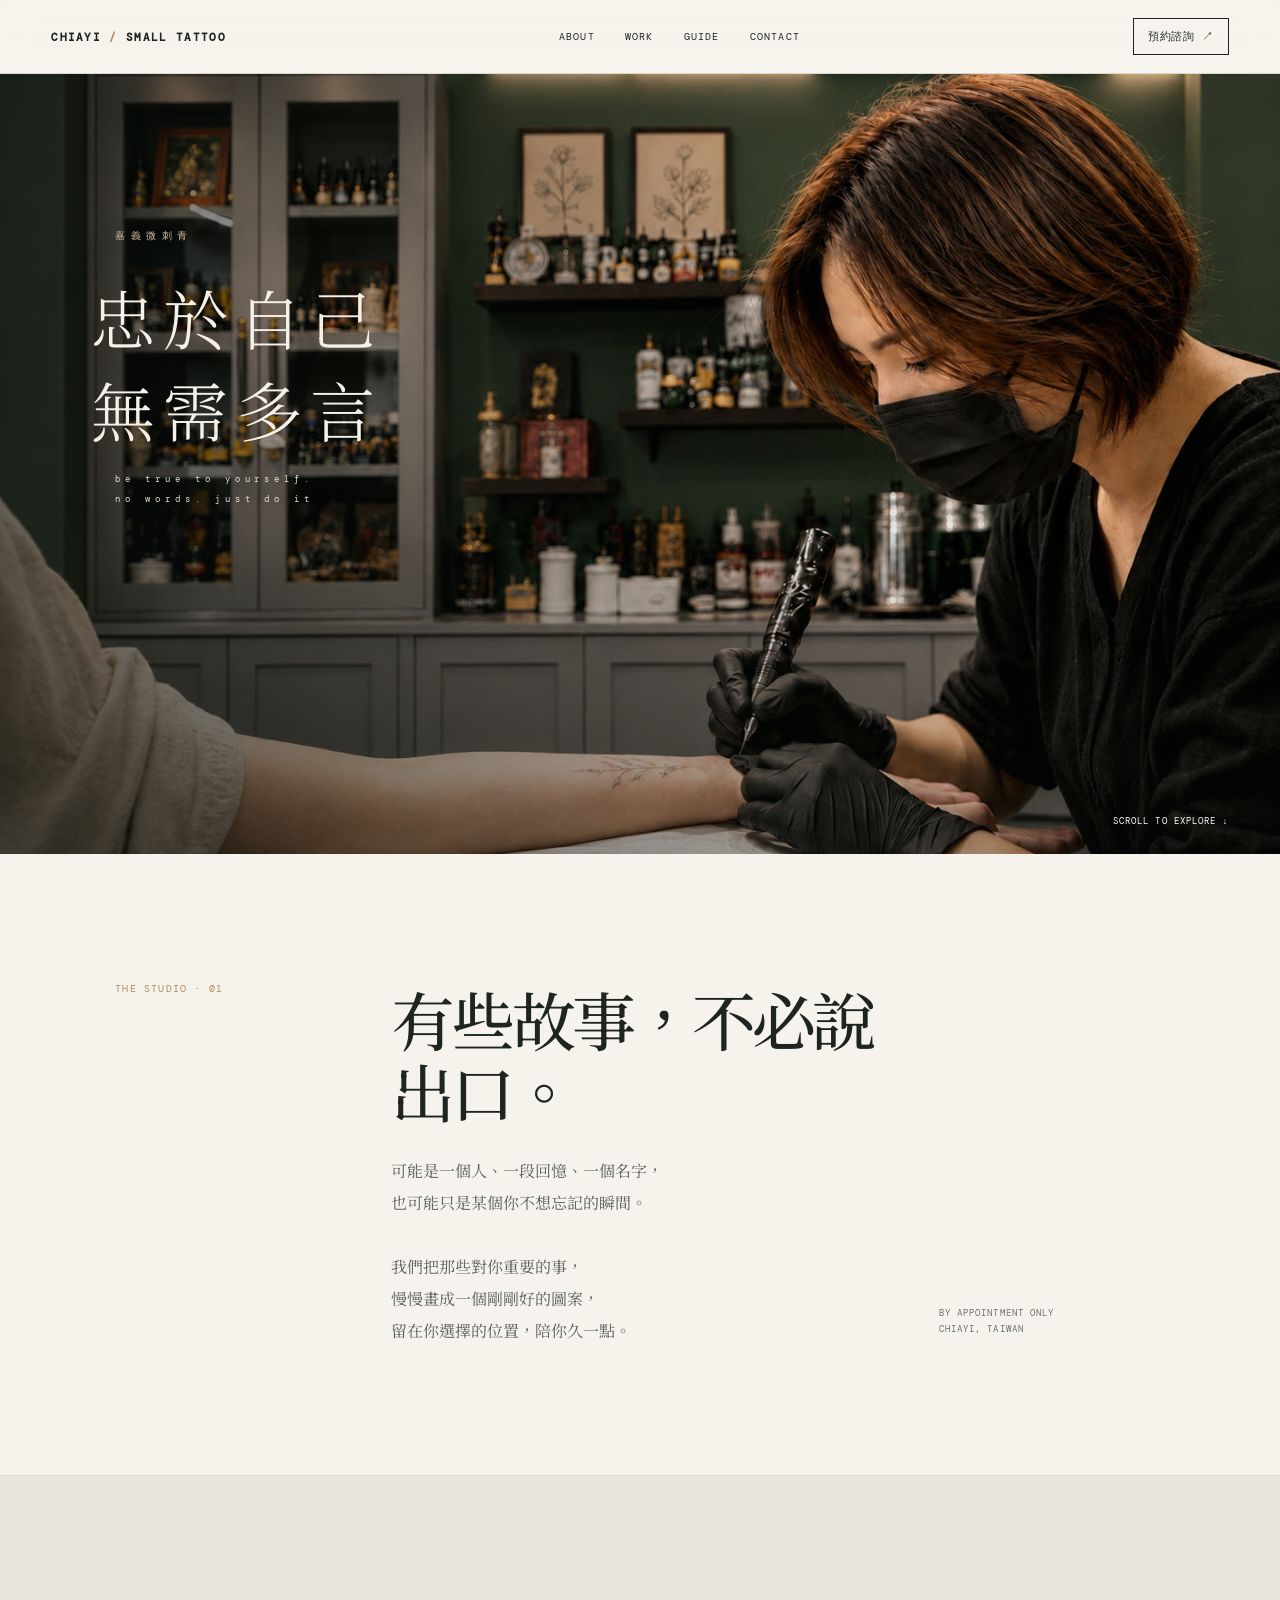
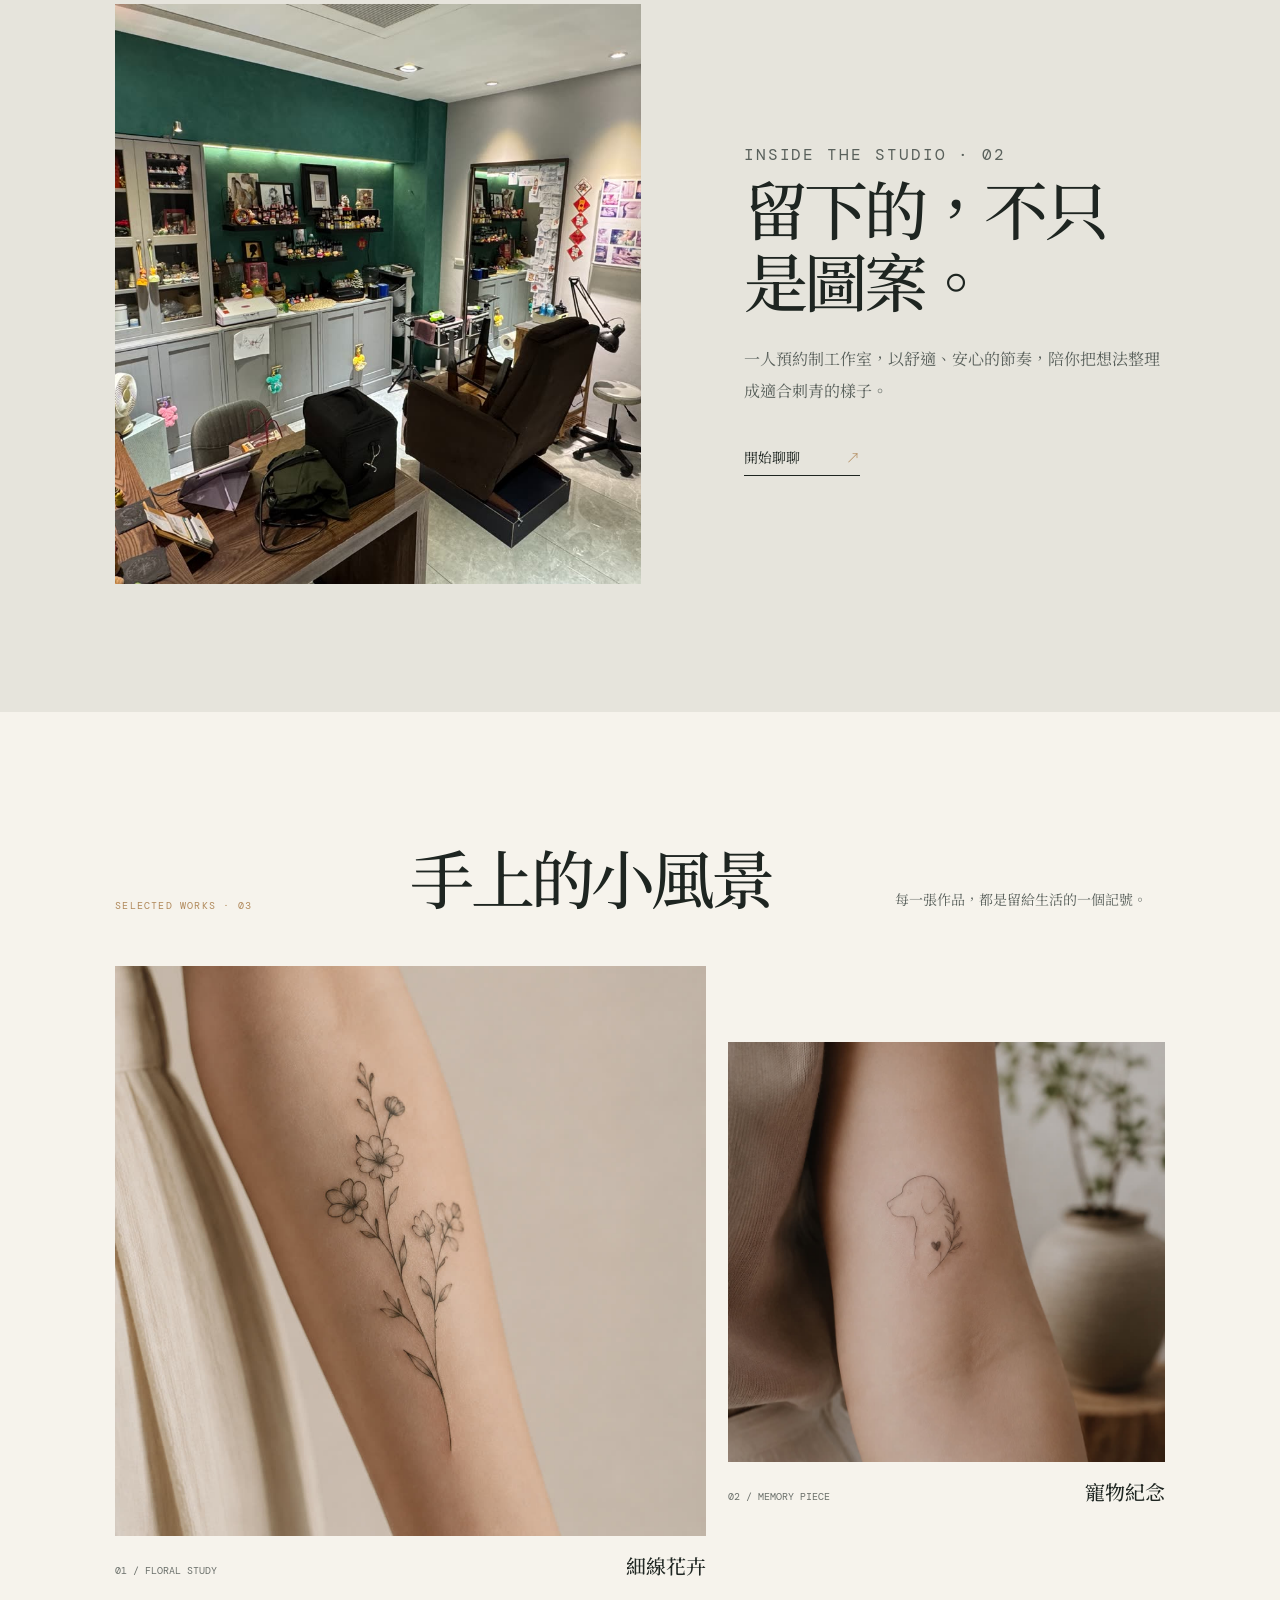
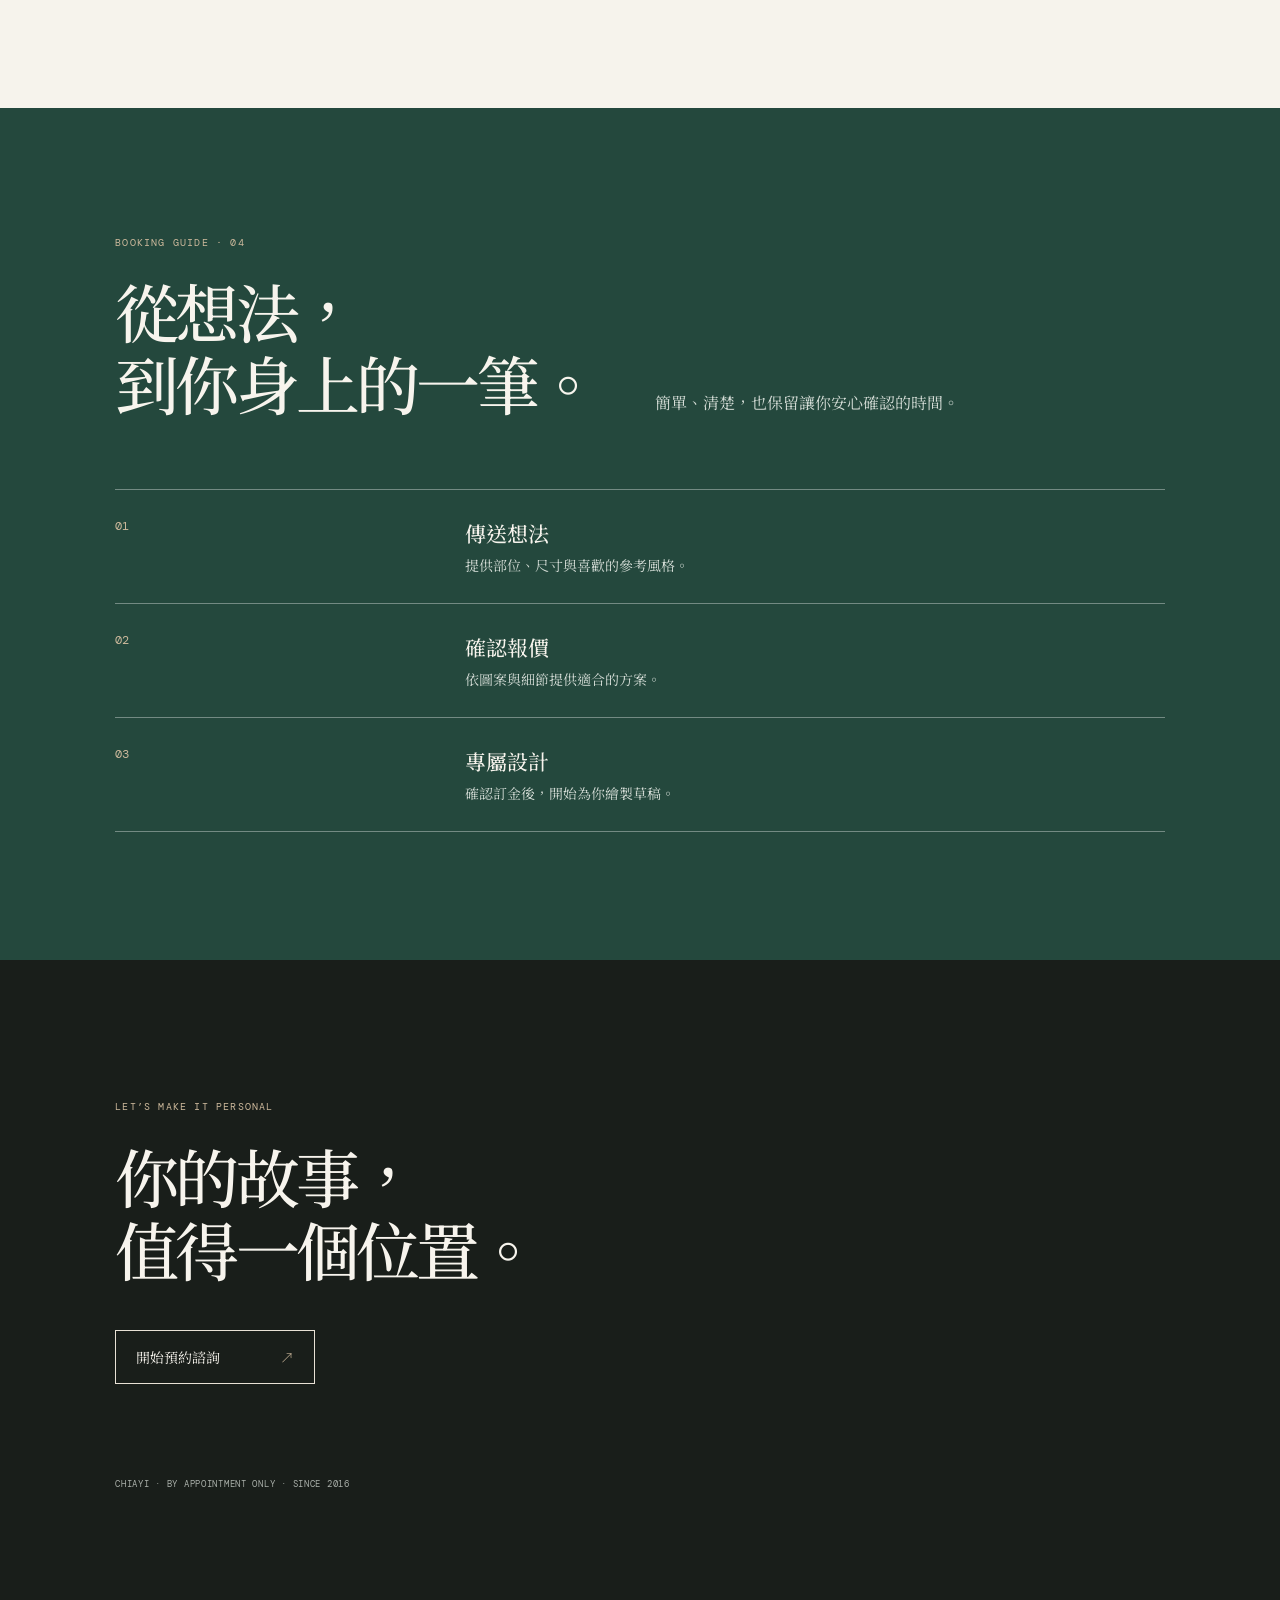
==== small-tattoo/index.html @ 64ec2467 "Align hero labels with Chinese headline and tighten English spacing" ====
<!doctype html>
<html lang="zh-Hant">
<head>
  <meta charset="utf-8" />
  <meta name="viewport" content="width=device-width, initial-scale=1" />
  <meta name="theme-color" content="#f6f3ec" />
  <title>嘉義微刺青｜Small Tattoo Chiayi</title>
  <meta name="description" content="嘉義預約制韓系細線與微刺青工作室。" />
  <link rel="stylesheet" href="style.css?v=20260903-0930" />
  <style>
    .hero-copy{top:36% !important;}
    .hero-location{margin-left:clamp(18px,2vw,30px) !important;padding-left:0 !important;letter-spacing:.55em !important;}
    .hero-en{white-space:normal !important;line-height:2.15;margin-top:14px !important;margin-left:clamp(18px,2vw,30px) !important;}
    @media(max-width:760px){
      .hero-copy{top:32% !important;}
      .hero-location{margin-left:18px !important;letter-spacing:.48em !important;}
      .hero-en{margin-left:18px !important;margin-top:12px !important;}
    }
  </style>
</head>
<body>
  <header class="nav"><a class="brand" href="#top">CHIAYI <i>/</i> SMALL TATTOO</a><nav><a href="#about">ABOUT</a><a href="#work">WORK</a><a href="#guide">GUIDE</a><a href="#contact">CONTACT</a></nav><a class="book" href="https://www.facebook.com/tattoo16888/" target="_blank" rel="noreferrer">預約諮詢 ↗</a></header>
  <main>
    <section class="hero" id="top">
      <video class="hero-video" autoplay muted loop playsinline preload="metadata" poster="assets/hero.jpg"><source src="assets/studio-film.mp4" type="video/mp4" /></video>
      <div class="hero-shade"></div>
      <div class="hero-copy">
        <p class="hero-location">嘉義微刺青</p>
        <h1>忠於自己<br>無需多言</h1>
        <p class="hero-en">Be true to yourself.<br>No words. Just do it</p>
      </div>
      <div class="scroll">SCROLL TO EXPLORE ↓</div>
    </section>
    <section class="intro" id="about"><p class="eyebrow">THE STUDIO · 01</p><div><h2>有些故事，不必說出口。</h2><p>可能是一個人、一段回憶、一個名字，<br>也可能只是某個你不想忘記的瞬間。<br><br>我們把那些對你重要的事，<br>慢慢畫成一個剛剛好的圖案，<br>留在你選擇的位置，陪你久一點。</p></div><p class="note">BY APPOINTMENT ONLY<br>CHIAYI, TAIWAN</p></section>
    <section class="studio"><div class="studio-image"><img src="assets/studio.jpg" alt="嘉義微刺青工作室空間"></div><div class="studio-copy"><p class="eyebrow">INSIDE THE STUDIO · 02</p><h2>留下的，不只是圖案。</h2><p>一人預約制工作室，以舒適、安心的節奏，陪你把想法整理成適合刺青的樣子。</p><a href="https://www.facebook.com/tattoo16888/" target="_blank" rel="noreferrer">開始聊聊 <b>↗</b></a></div></section>
    <section class="works" id="work"><div class="section-head"><p class="eyebrow">SELECTED WORKS · 03</p><h2>手上的小風景</h2><p>每一張作品，都是留給生活的一個記號。</p></div><div class="work-grid"><figure class="work-card floral"><img src="assets/floral.jpg" alt="花草細線刺青作品"><figcaption><span>01 / FLORAL STUDY</span><strong>細線花卉</strong></figcaption></figure><figure class="work-card pet"><img src="assets/pet.jpg" alt="寵物紀念刺青作品"><figcaption><span>02 / MEMORY PIECE</span><strong>寵物紀念</strong></figcaption></figure></div></section>
    <section class="guide" id="guide"><p class="eyebrow">BOOKING GUIDE · 04</p><div class="guide-top"><h2>從想法，<br>到你身上的一筆。</h2><p>簡單、清楚，也保留讓你安心確認的時間。</p></div><ol><li><span>01</span><div><b>傳送想法</b><p>提供部位、尺寸與喜歡的參考風格。</p></div></li><li><span>02</span><div><b>確認報價</b><p>依圖案與細節提供適合的方案。</p></div></li><li><span>03</span><div><b>專屬設計</b><p>確認訂金後，開始為你繪製草稿。</p></div></li></ol></section>
    <section class="contact" id="contact"><p class="eyebrow">LET’S MAKE IT PERSONAL</p><h2>你的故事，<br>值得一個位置。</h2><a href="https://www.facebook.com/tattoo16888/" target="_blank" rel="noreferrer">開始預約諮詢 <span>↗</span></a><p class="foot">CHIAYI · BY APPOINTMENT ONLY · SINCE 2016</p></section>
  </main>
</body>
</html>
---- small-tattoo/style.css ----
@import url('https://fonts.googleapis.com/css2?family=DM+Mono&family=DM+Serif+Display:ital@0;1&family=Noto+Serif+TC:wght@300;400;500;600&display=swap');
:root{--ink:#1e2521;--paper:#f6f3ec;--mist:#e6e4dc;--pine:#24483d;--gold:#b18a5c}*{box-sizing:border-box}html{scroll-behavior:smooth}body{margin:0;background:var(--paper);color:var(--ink);font-family:'Noto Serif TC',serif}a{color:inherit;text-decoration:none}.nav{height:74px;padding:0 clamp(20px,4vw,60px);display:flex;align-items:center;justify-content:space-between;border-bottom:1px solid rgba(30,37,33,.14);background:rgba(246,243,236,.92);position:fixed;inset:0 0 auto;z-index:10;backdrop-filter:blur(14px)}.brand,.nav nav,.book,.eyebrow,.scroll,.note{font-family:'DM Mono',monospace;letter-spacing:.12em;font-size:11px}.brand{font-weight:700}.brand i{font-style:normal;color:var(--gold)}.nav nav{display:flex;gap:30px;font-size:10px}.nav nav a:hover{color:var(--gold)}.book{padding:10px 14px;border:1px solid var(--ink);letter-spacing:.06em}.hero{margin-top:74px;height:min(780px,calc(100vh - 74px));min-height:580px;position:relative;overflow:hidden;background:#383d38}.hero-video{width:100%;height:100%;object-fit:cover;object-position:center 53%;display:block}.hero-shade{position:absolute;inset:0;background:linear-gradient(90deg,rgba(8,14,11,.62),rgba(8,14,11,.10) 68%),linear-gradient(0deg,rgba(8,14,11,.26),transparent 42%)}.hero-copy{position:absolute;z-index:1;left:clamp(24px,7vw,112px);top:42%;transform:translateY(-45%);color:#fff}.hero-location{font-family:'DM Mono',monospace;letter-spacing:.24em;font-size:10px;color:#d7c1a3;margin:0 0 28px}.hero h1{font-family:'Noto Serif TC',serif;font-size:clamp(42px,5.1vw,76px);font-weight:300;line-height:1.42;letter-spacing:.13em;margin:0;color:#f5f1e9}.hero-en{font-family:'DM Mono',monospace;font-size:9px;letter-spacing:.55em;text-transform:lowercase;color:#e6ded1;margin:26px 0 0;white-space:nowrap}.studio-sign{position:absolute;z-index:1;left:clamp(24px,7vw,112px);bottom:31px;color:rgba(255,255,255,.82);font-family:'Noto Serif TC',serif;font-size:11px;font-weight:400;letter-spacing:.42em;writing-mode:vertical-rl}.scroll{position:absolute;z-index:1;bottom:27px;right:clamp(22px,4vw,60px);color:#fff;font-size:9px}.intro,.studio,.works,.guide{padding:clamp(70px,10vw,150px) clamp(24px,9vw,150px)}.eyebrow{margin:0;color:var(--gold);font-size:10px}.intro{display:grid;grid-template-columns:1fr 2.2fr 1fr;gap:50px;border-bottom:1px solid rgba(30,37,33,.14)}h2{font-size:clamp(35px,5vw,72px);line-height:1.13;font-weight:500;letter-spacing:-.06em;margin:0}.intro div p,.studio-copy p,.guide-top p{line-height:2;color:#59605b;font-size:16px;max-width:490px;margin:28px 0 0}.note{align-self:end;color:#69706a;line-height:1.8;font-size:9px}.studio{background:var(--mist);display:grid;grid-template-columns:1.25fr 1fr;gap:clamp(36px,8vw,130px);align-items:center}.studio-image{height:580px;overflow:hidden}.studio-image img{width:100%;height:100%;object-fit:cover}.studio-copy a{display:inline-flex;gap:46px;margin-top:40px;font-size:14px;border-bottom:1px solid var(--ink);padding-bottom:8px}.studio-copy b{color:var(--gold)}.section-head{display:grid;grid-template-columns:1fr 1.7fr 1fr;gap:25px;align-items:end;margin-bottom:54px}.section-head>p:last-child{line-height:1.8;color:#59605b;font-size:14px;margin:0}.work-grid{display:grid;grid-template-columns:1.15fr .85fr;gap:22px;align-items:end}.work-card{margin:0}.work-card.pet{margin-bottom:74px}.work-card img{width:100%;height:570px;object-fit:cover;display:block}.work-card.pet img{height:420px}.work-card figcaption{display:flex;justify-content:space-between;align-items:baseline;padding-top:15px}.work-card span{font-family:'DM Mono',monospace;color:#6b706b;font-size:10px}.work-card strong{font-size:20px;font-weight:500}.guide{background:var(--pine);color:#f7f4ed}.guide .eyebrow{color:#cdb99c}.guide-top{display:grid;grid-template-columns:1fr 1fr;gap:30px;margin:25px 0 70px}.guide-top p{color:#d5ddd7;margin:0;align-self:end}.guide ol{list-style:none;margin:0;padding:0;border-top:1px solid rgba(255,255,255,.36)}.guide li{display:grid;grid-template-columns:1fr 2fr;padding:28px 0;border-bottom:1px solid rgba(255,255,255,.36)}.guide li>span{font-family:'DM Mono',monospace;color:#cdb99c;font-size:12px}.guide li b{font-size:21px;font-weight:500}.guide li p{margin:7px 0 0;color:#d5ddd7;font-size:14px}.contact{padding:clamp(80px,11vw,165px) clamp(24px,9vw,150px);background:#191e1a;color:#f7f4ed}.contact .eyebrow{color:#cdb99c}.contact h2{margin:26px 0 46px}.contact a{display:inline-flex;gap:60px;border:1px solid #e8e1d5;padding:16px 20px;font-size:14px}.contact a span{color:#cdb99c}.contact .foot{font-family:'DM Mono',monospace;color:#aab0aa;letter-spacing:.08em;font-size:9px;margin:94px 0 0}@media(max-width:760px){.nav{height:64px;padding:0 18px}.nav nav{display:none}.book{font-size:9px;padding:9px}.hero{margin-top:64px;min-height:620px}.hero-video{object-position:58% 50%}.hero-copy{left:25px;right:20px;top:40%;transform:translateY(-45%)}.hero-location{font-size:9px;margin-bottom:22px}.hero h1{font-size:clamp(38px,11vw,49px);line-height:1.48;letter-spacing:.09em}.hero-en{font-size:8px;letter-spacing:.38em;margin-top:22px}.studio-sign{left:25px;bottom:26px;font-size:9px;letter-spacing:.32em;writing-mode:horizontal-tb}.scroll{right:20px;bottom:25px;font-size:8px}.intro,.studio,.section-head,.guide-top{grid-template-columns:1fr}.intro{gap:26px}.note{display:none}.studio-image{height:370px}.studio-copy{padding-bottom:3px}.section-head{margin-bottom:32px}.work-grid{grid-template-columns:1fr;gap:42px}.work-card img,.work-card.pet img{height:420px}.work-card.pet{margin:0}.guide li{grid-template-columns:54px 1fr}.contact .foot{margin-top:70px}.brand{font-size:9px}}
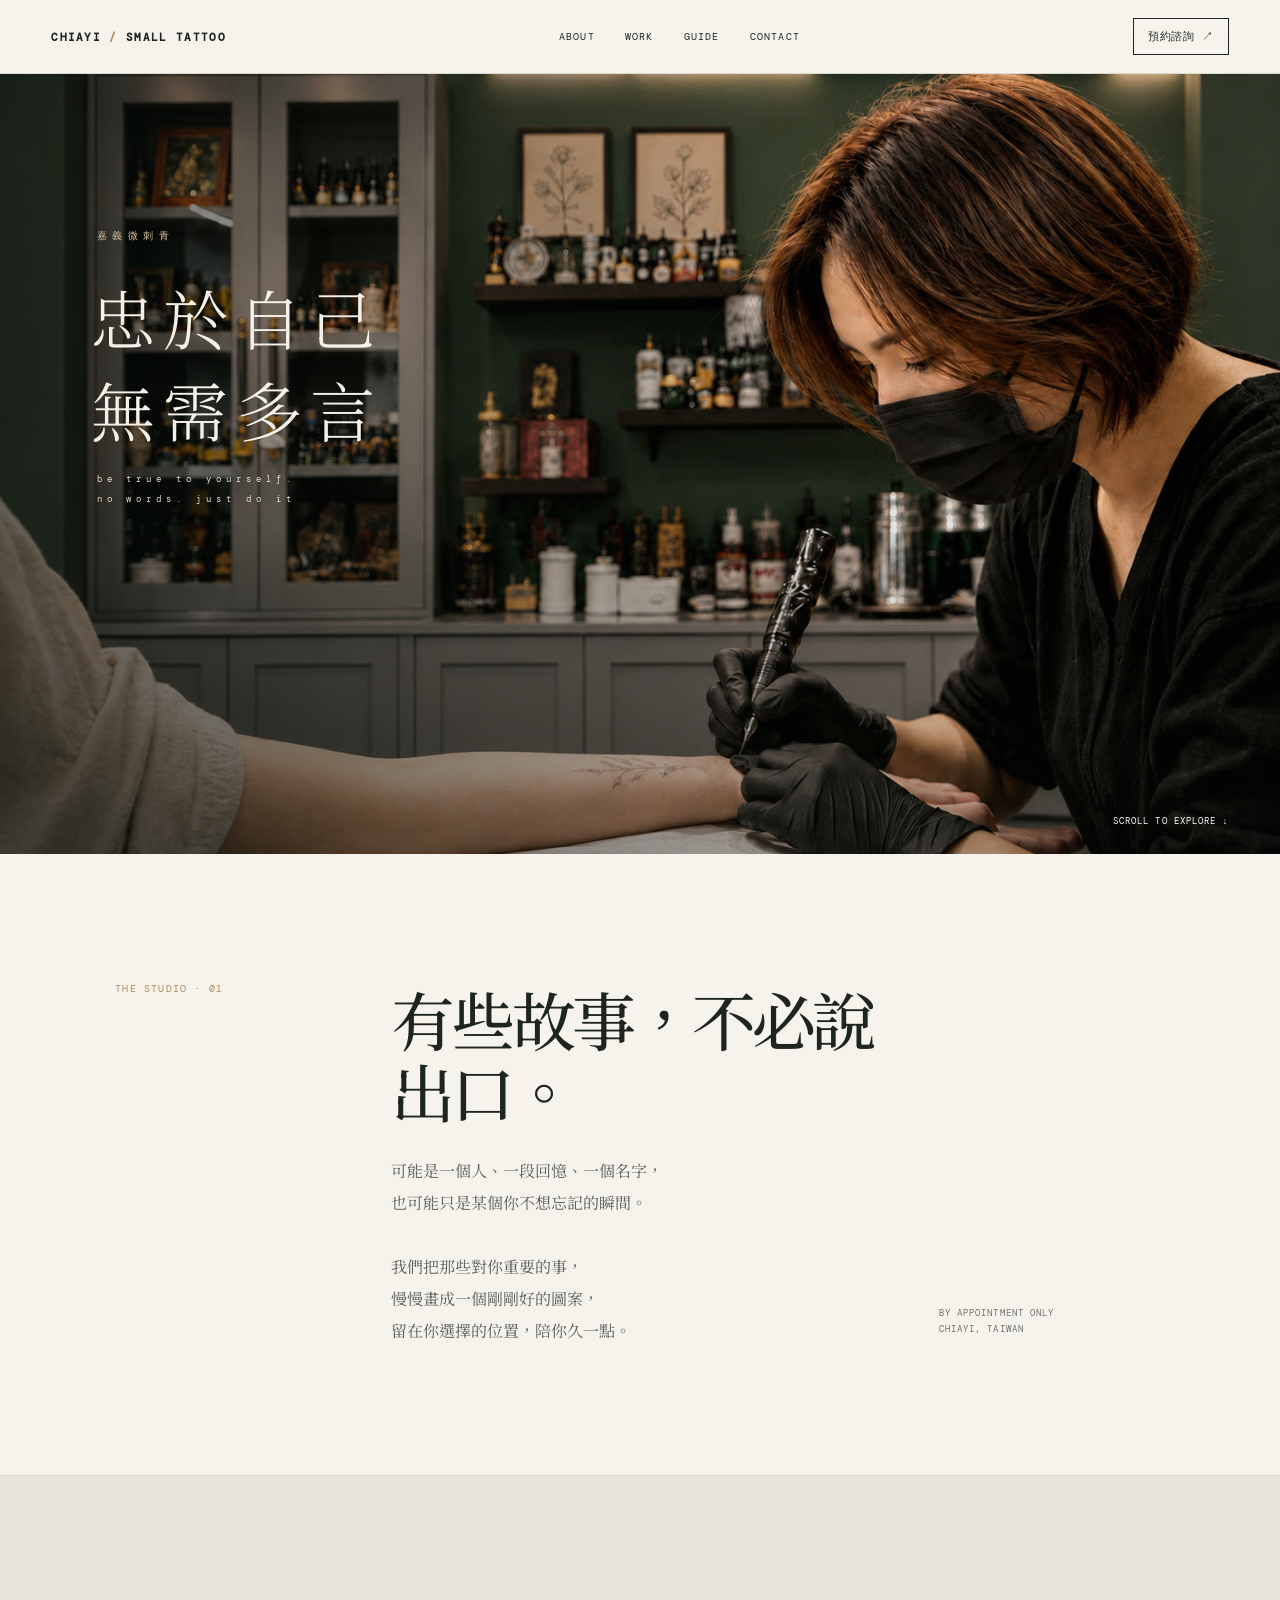
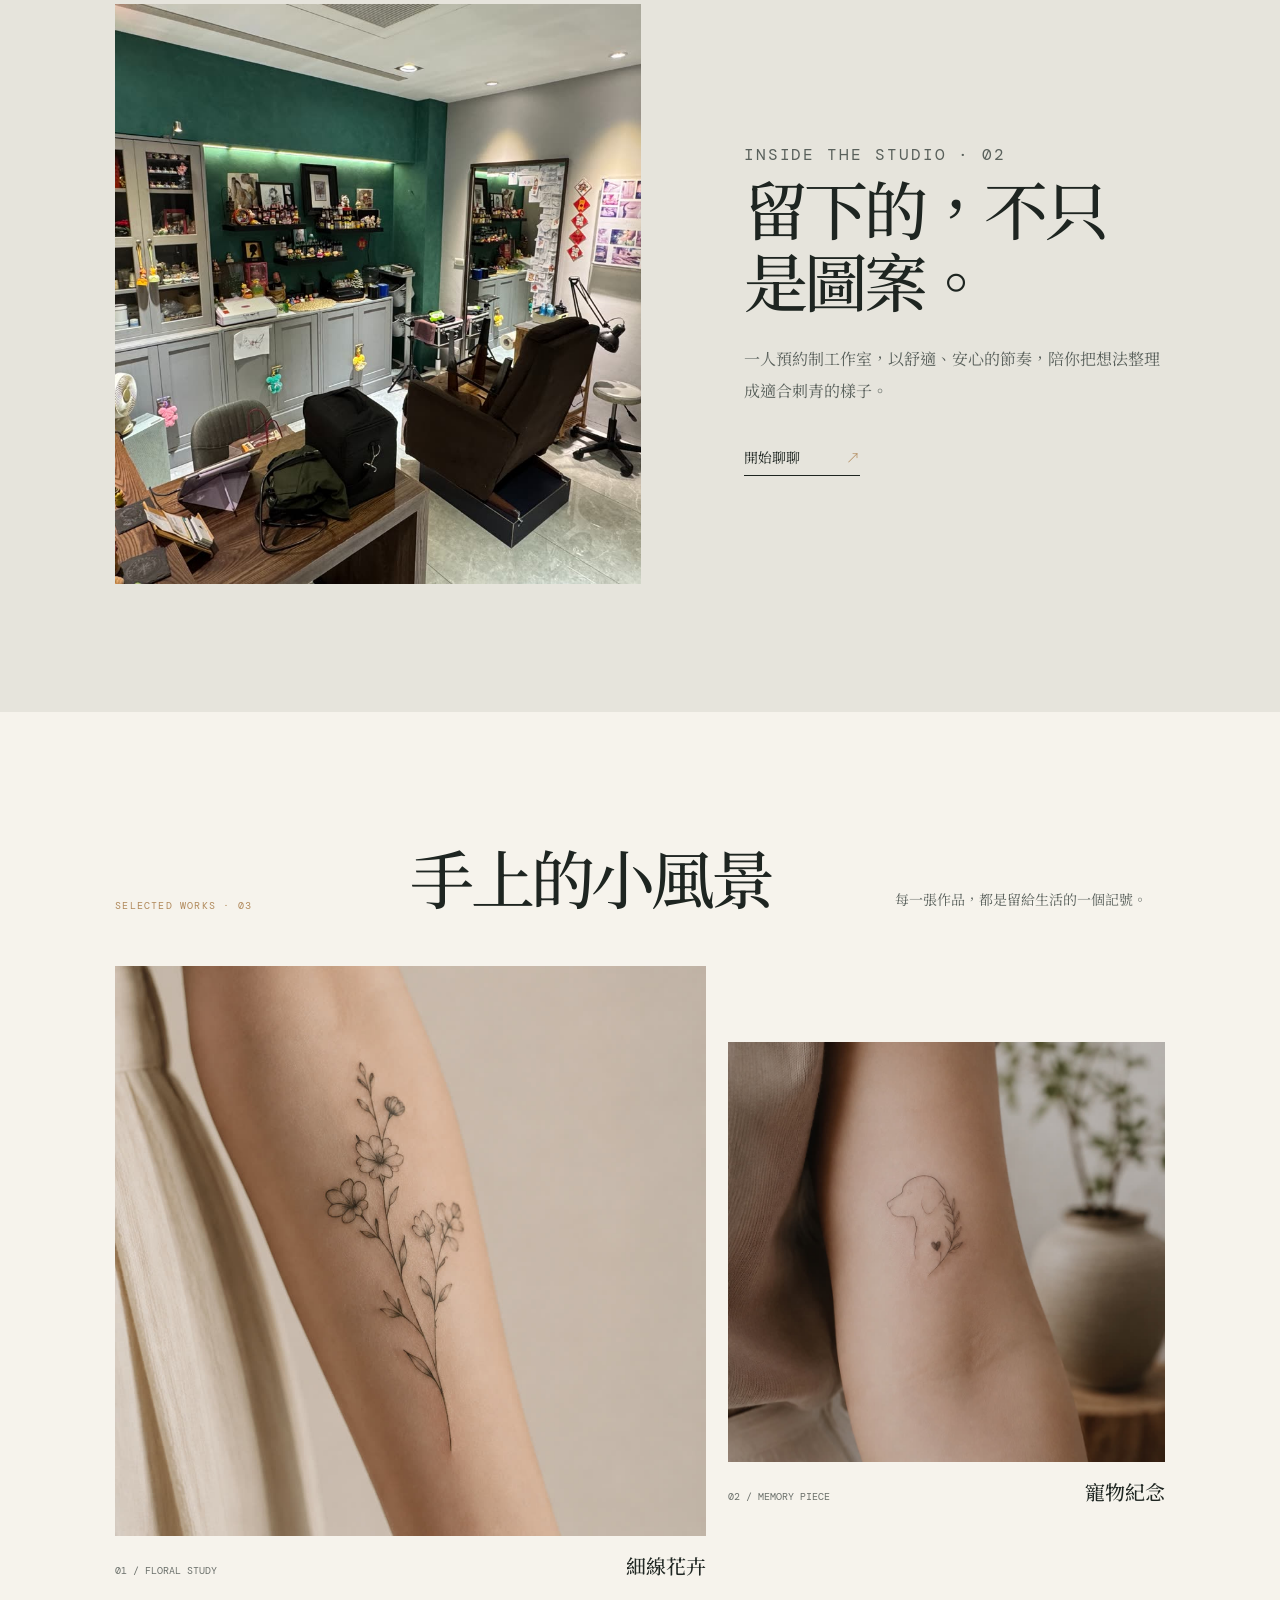
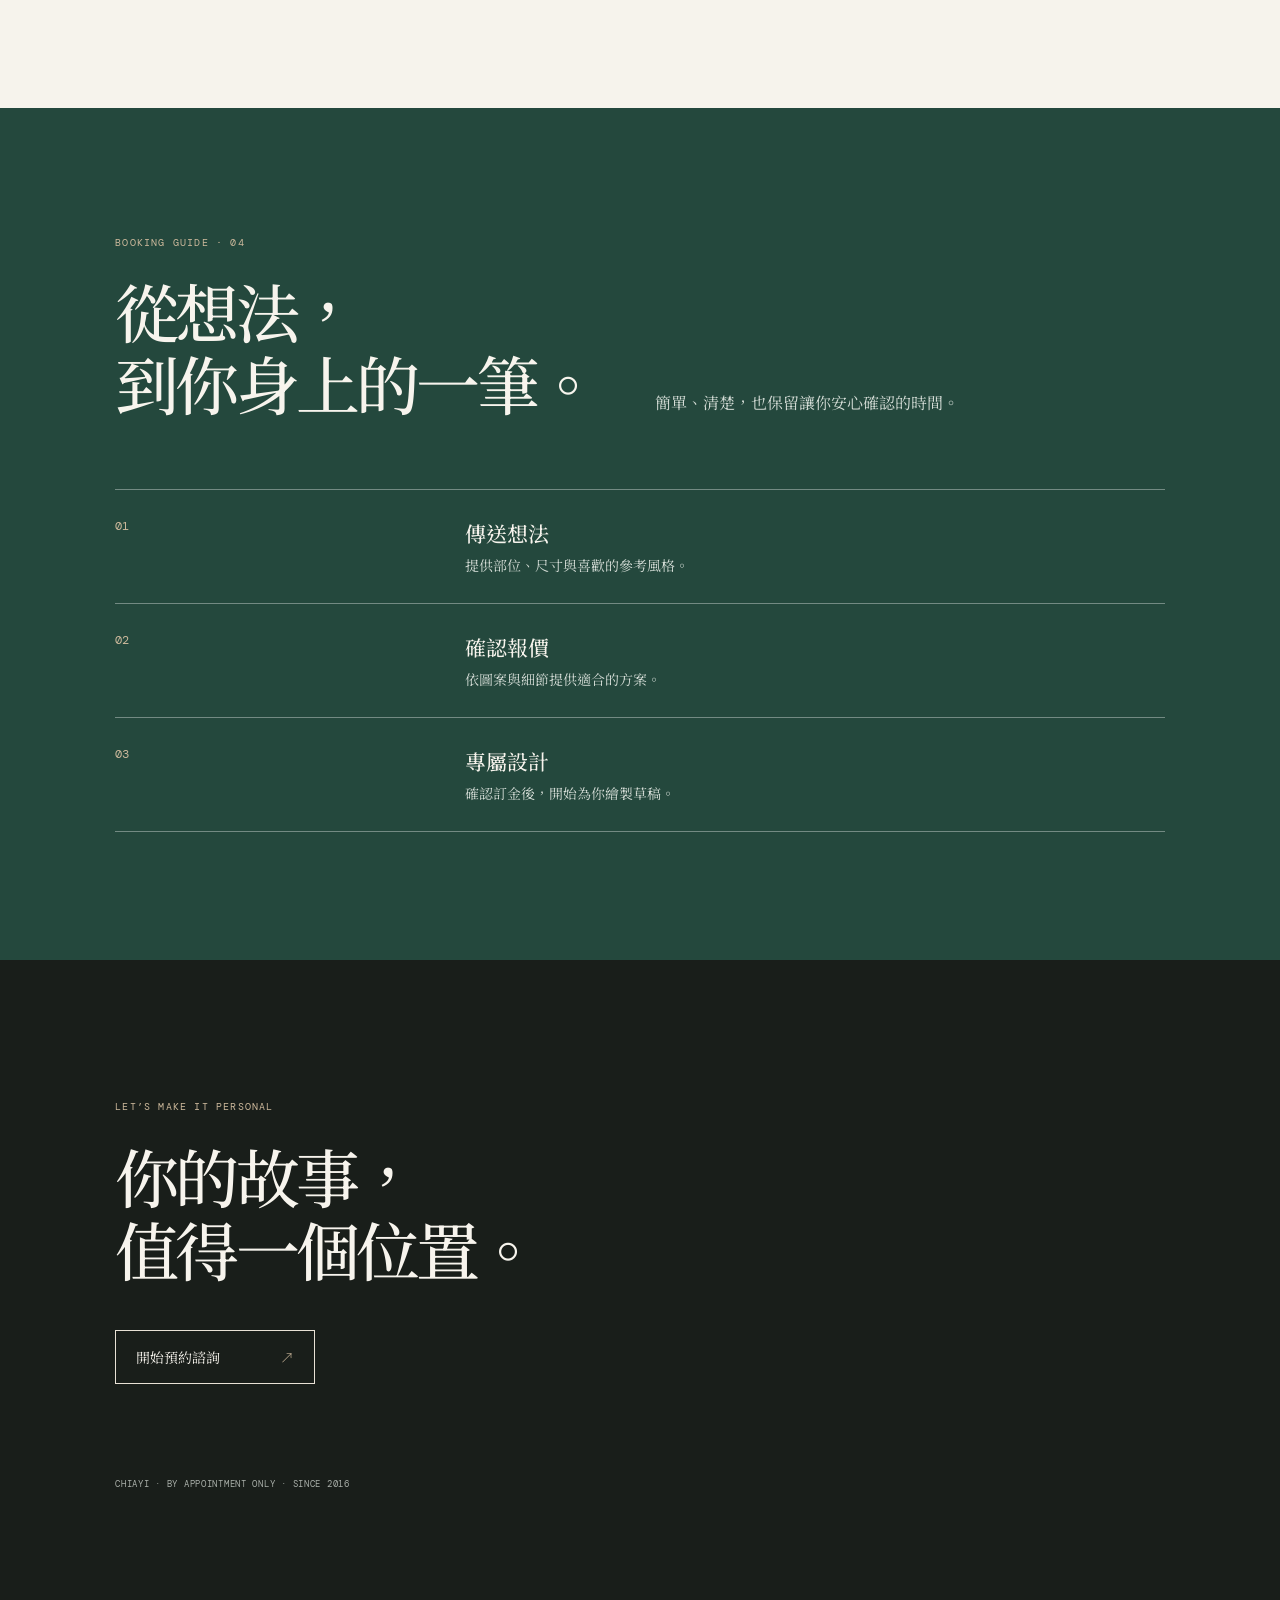
==== commit 6d996b49: "Fine tune hero text left alignment" ====
--- a/small-tattoo/index.html
+++ b/small-tattoo/index.html
@@ -6,15 +6,15 @@
   <meta name="theme-color" content="#f6f3ec" />
   <title>嘉義微刺青｜Small Tattoo Chiayi</title>
   <meta name="description" content="嘉義預約制韓系細線與微刺青工作室。" />
-  <link rel="stylesheet" href="style.css?v=20260903-0930" />
+  <link rel="stylesheet" href="style.css?v=20260903-0934" />
   <style>
     .hero-copy{top:36% !important;}
-    .hero-location{margin-left:clamp(18px,2vw,30px) !important;padding-left:0 !important;letter-spacing:.55em !important;}
-    .hero-en{white-space:normal !important;line-height:2.15;margin-top:14px !important;margin-left:clamp(18px,2vw,30px) !important;}
+    .hero-location{margin-left:7px !important;padding-left:0 !important;letter-spacing:.55em !important;}
+    .hero-en{white-space:normal !important;line-height:2.15;margin-top:14px !important;margin-left:7px !important;}
     @media(max-width:760px){
       .hero-copy{top:32% !important;}
-      .hero-location{margin-left:18px !important;letter-spacing:.48em !important;}
-      .hero-en{margin-left:18px !important;margin-top:12px !important;}
+      .hero-location{margin-left:5px !important;letter-spacing:.48em !important;}
+      .hero-en{margin-left:5px !important;margin-top:12px !important;}
     }
   </style>
 </head>
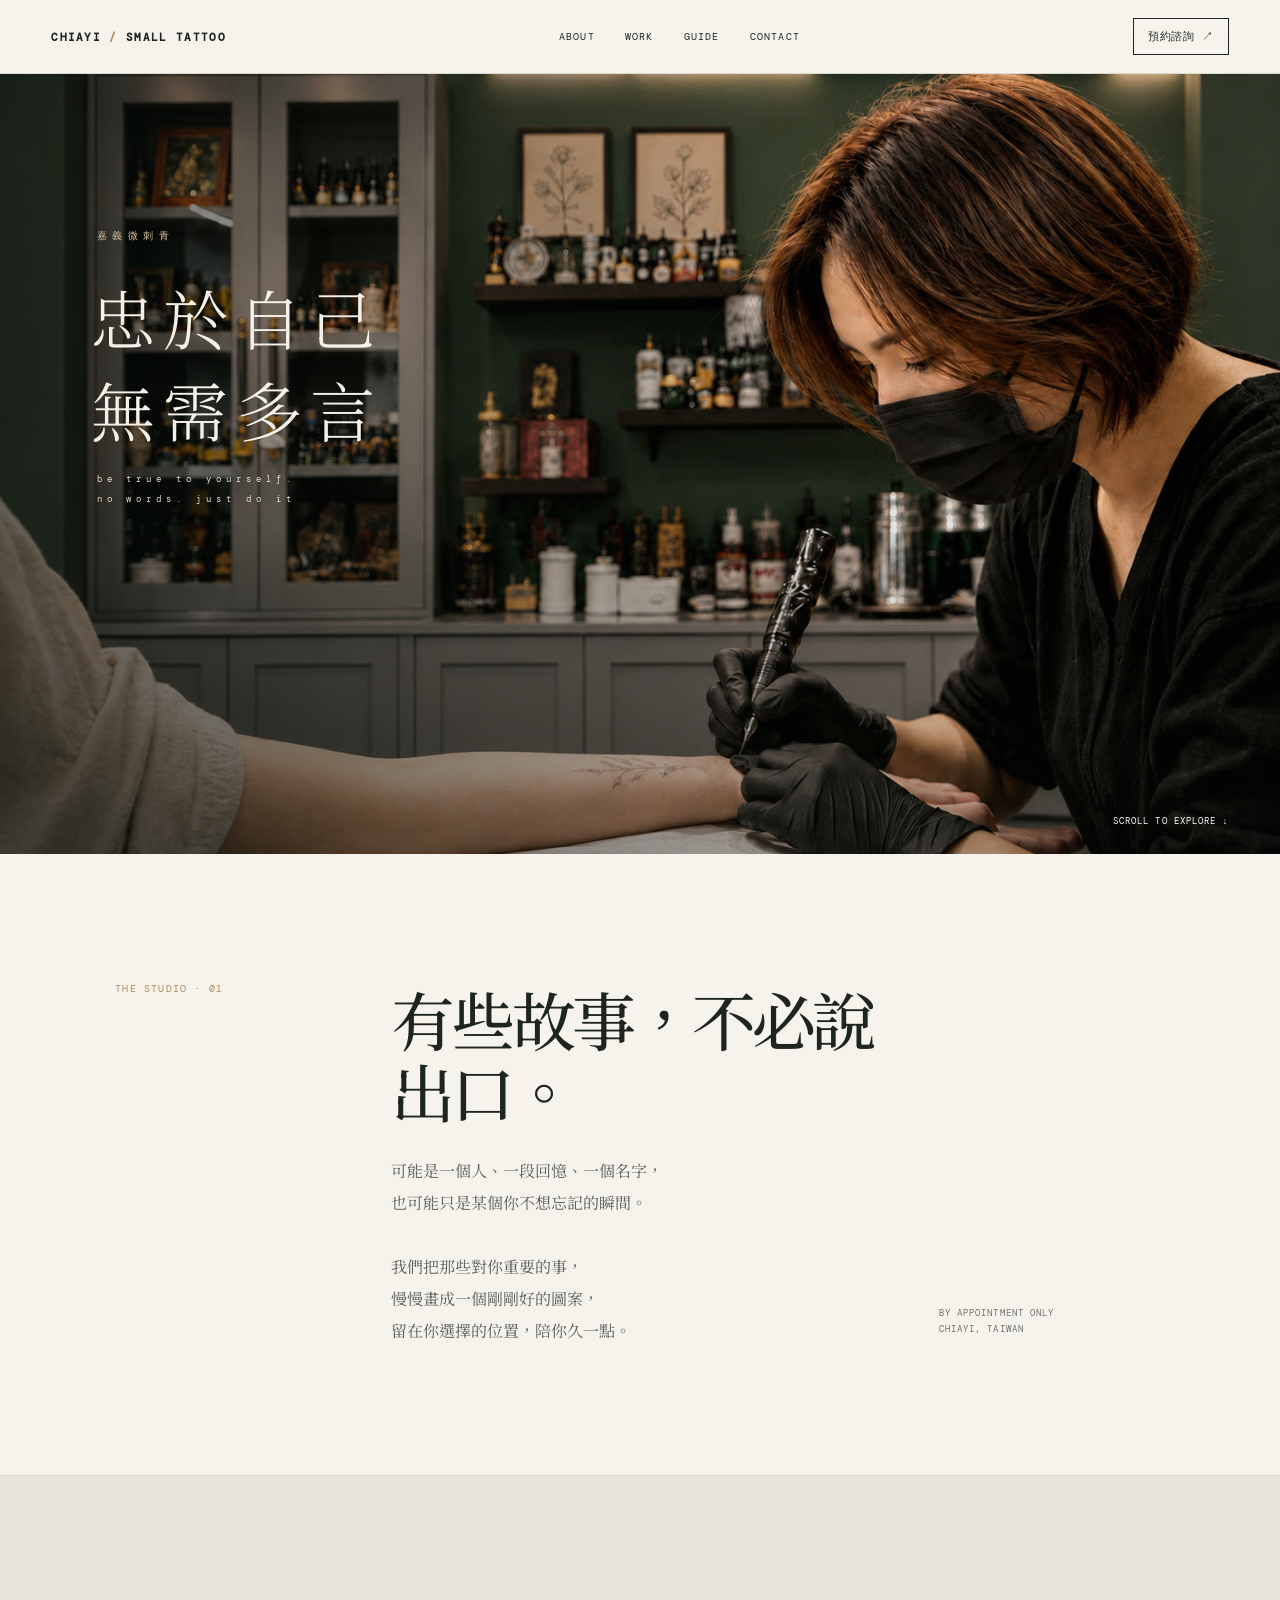
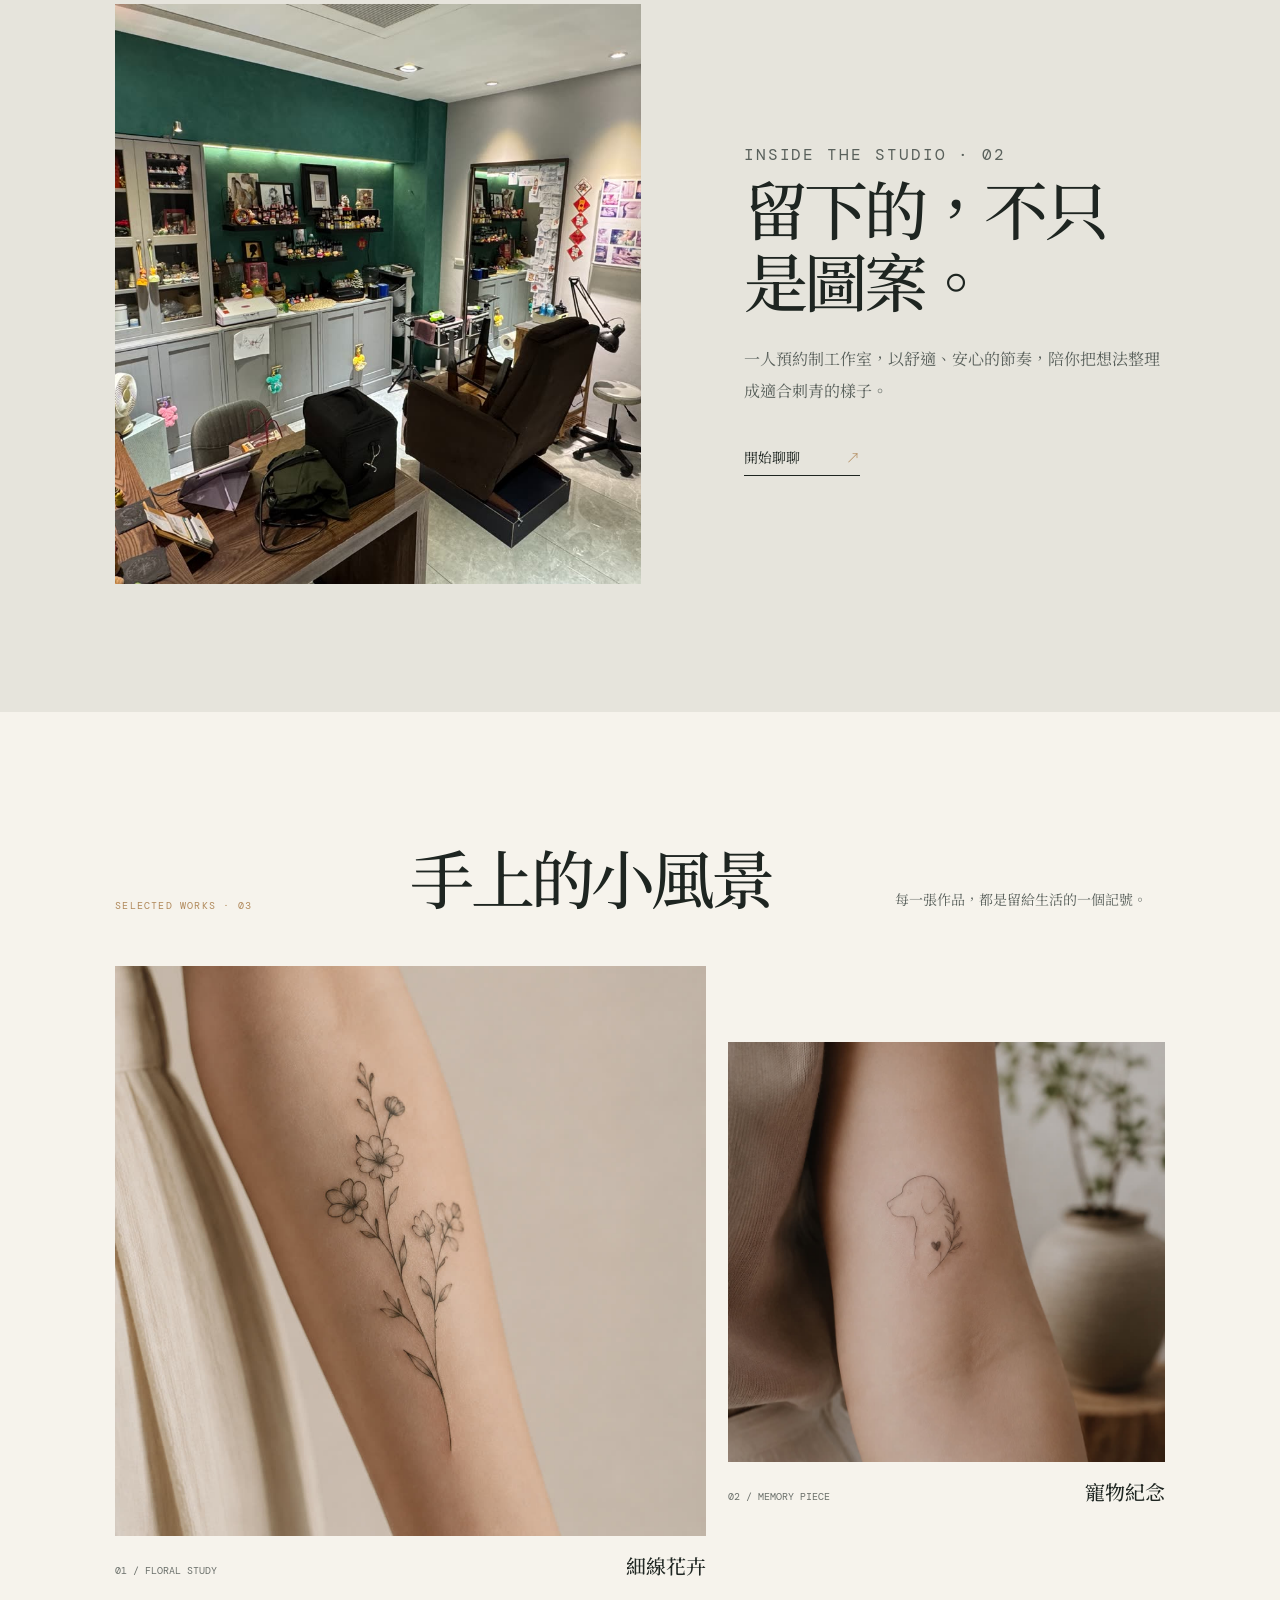
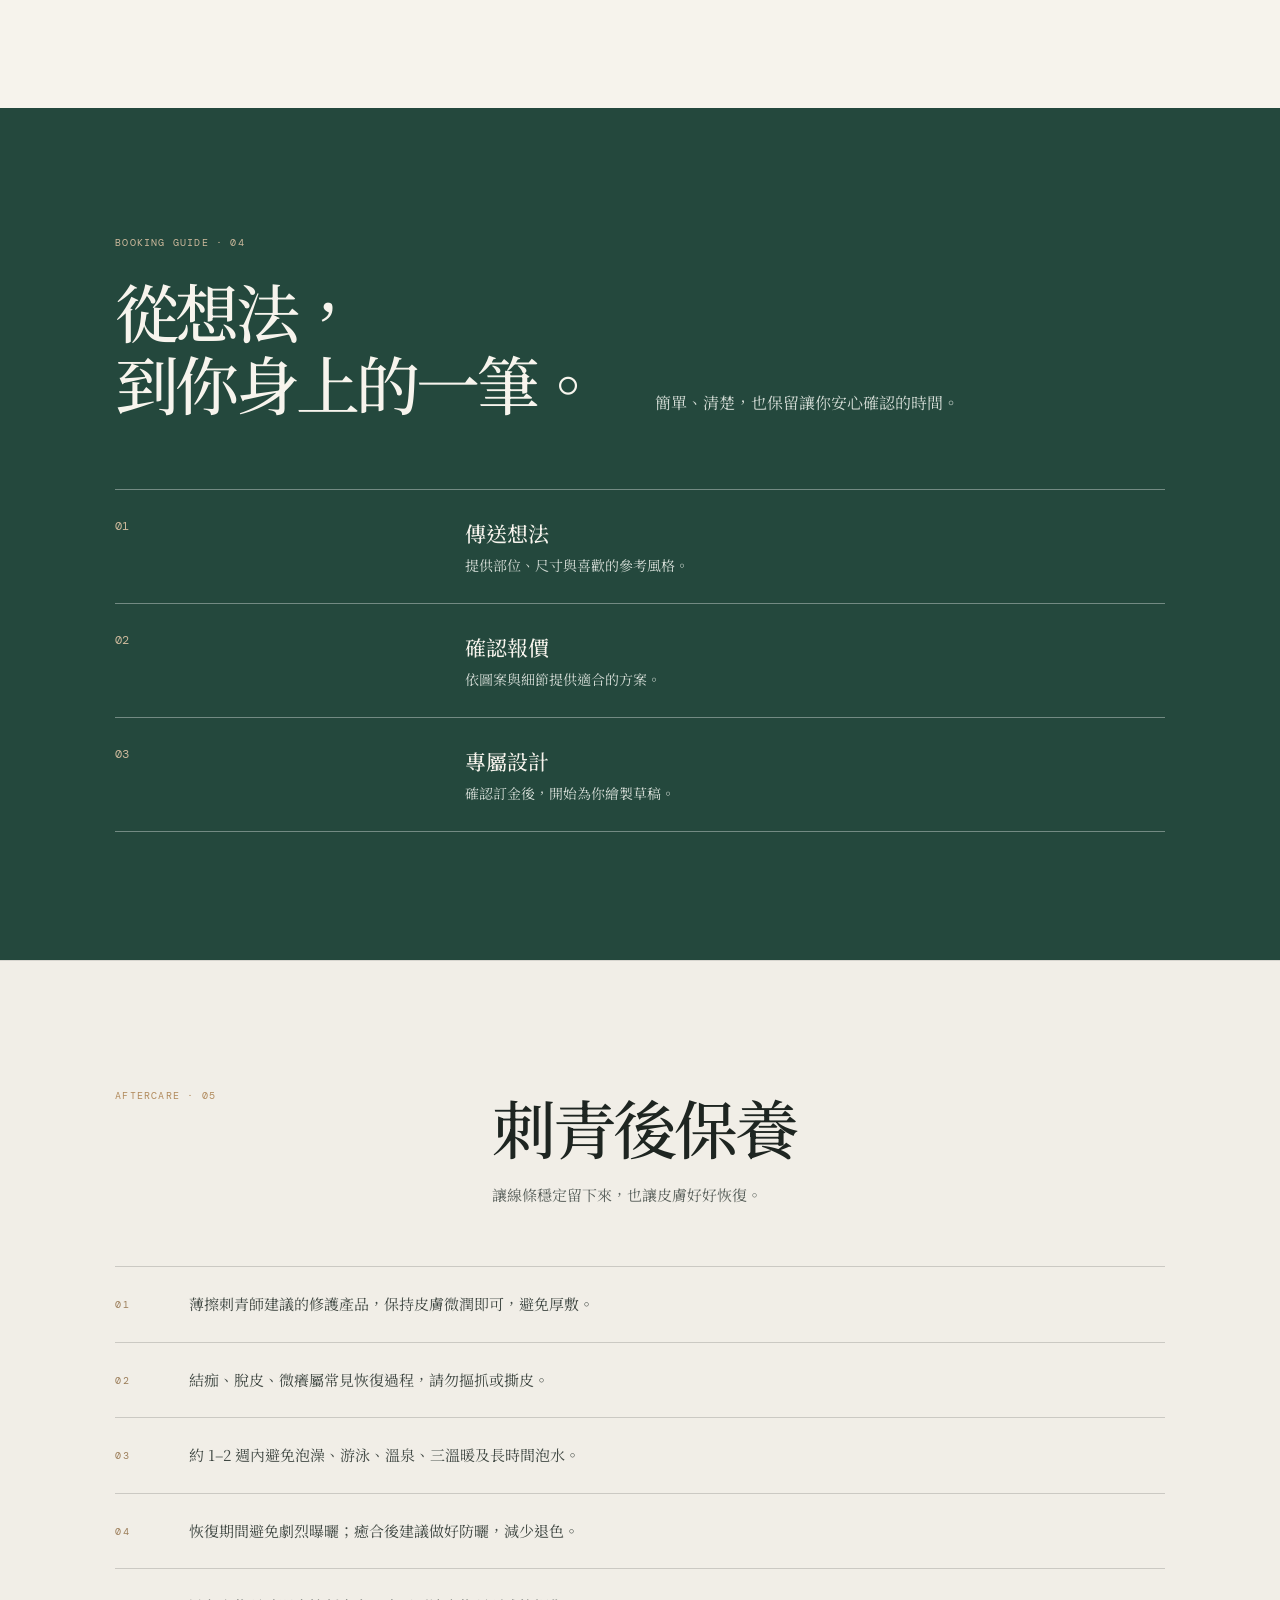
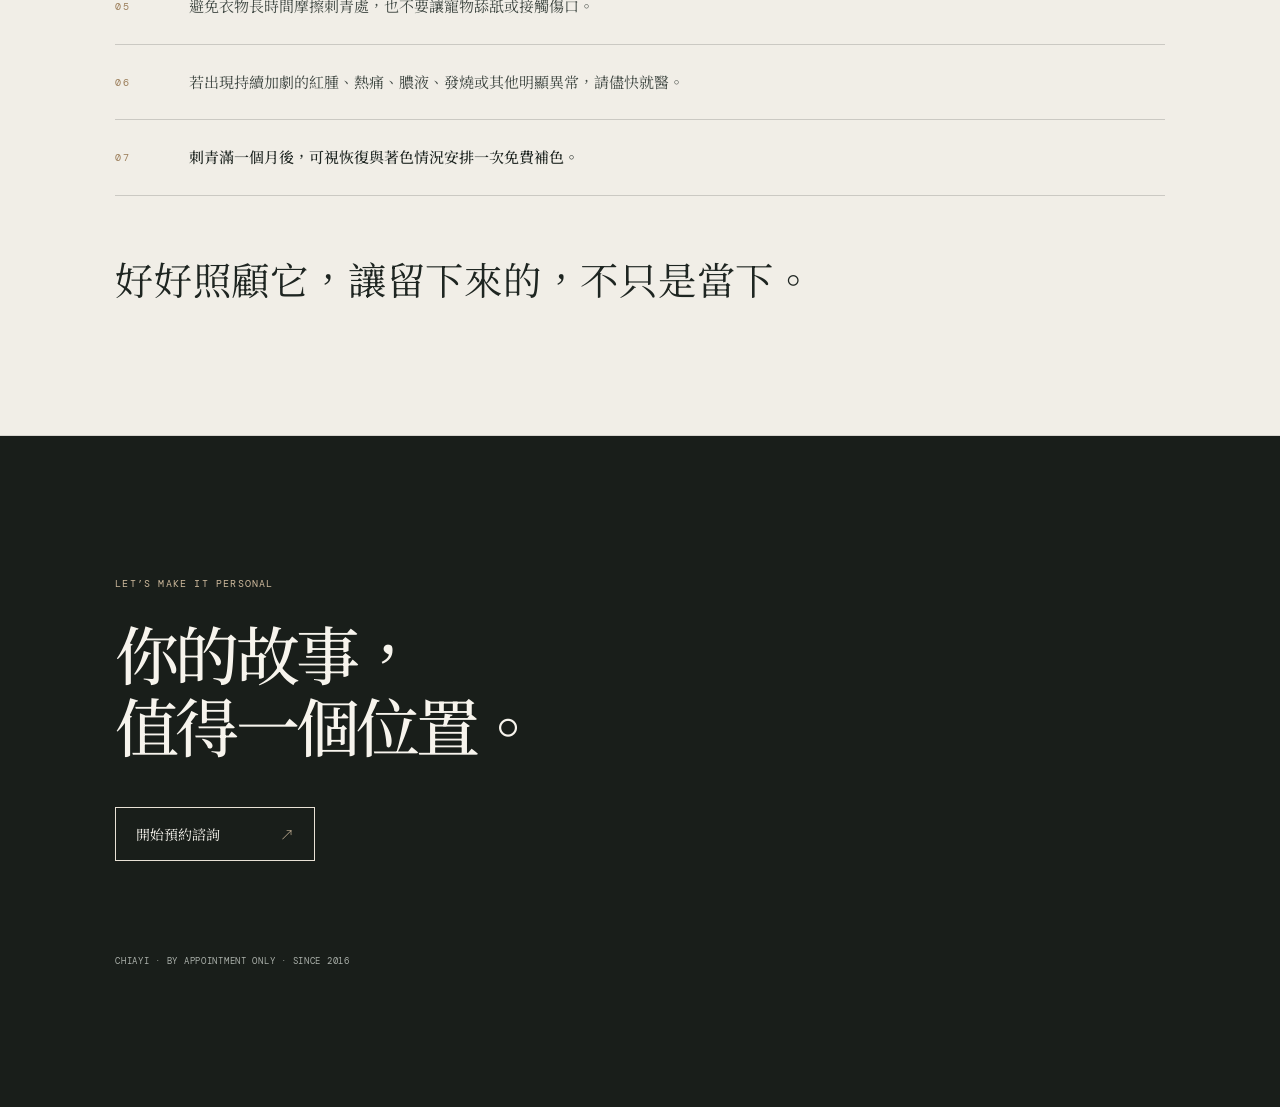
==== commit 4f255f34: "Add tattoo aftercare section" ====
--- a/small-tattoo/index.html
+++ b/small-tattoo/index.html
@@ -6,15 +6,27 @@
   <meta name="theme-color" content="#f6f3ec" />
   <title>嘉義微刺青｜Small Tattoo Chiayi</title>
   <meta name="description" content="嘉義預約制韓系細線與微刺青工作室。" />
-  <link rel="stylesheet" href="style.css?v=20260903-0934" />
+  <link rel="stylesheet" href="style.css?v=20260903-1049" />
   <style>
     .hero-copy{top:36% !important;}
     .hero-location{margin-left:7px !important;padding-left:0 !important;letter-spacing:.55em !important;}
     .hero-en{white-space:normal !important;line-height:2.15;margin-top:14px !important;margin-left:7px !important;}
+    .aftercare{padding:clamp(75px,10vw,145px) clamp(24px,9vw,150px);background:#f1eee7;border-top:1px solid rgba(30,37,33,.12);border-bottom:1px solid rgba(30,37,33,.12)}
+    .aftercare-head{display:grid;grid-template-columns:1fr 2fr;gap:40px;align-items:start;margin-bottom:56px}
+    .aftercare h2{font-size:clamp(38px,5vw,68px);line-height:1.18;font-weight:500;letter-spacing:-.05em;margin:0}
+    .aftercare-intro{color:#59605b;line-height:2;font-size:15px;margin:16px 0 0;max-width:470px}
+    .aftercare-list{list-style:none;margin:0;padding:0;border-top:1px solid rgba(30,37,33,.18)}
+    .aftercare-list li{display:grid;grid-template-columns:56px 1fr;gap:18px;padding:23px 0;border-bottom:1px solid rgba(30,37,33,.18);line-height:1.9;color:#3f4742;font-size:15px}
+    .aftercare-list span{font-family:'DM Mono',monospace;font-size:10px;letter-spacing:.14em;color:#9b7d59;padding-top:5px}
+    .aftercare-list strong{font-weight:500;color:#1e2521}
+    .aftercare-quote{margin:54px 0 0;font-size:clamp(24px,3vw,40px);line-height:1.5;letter-spacing:.02em;font-weight:400}
     @media(max-width:760px){
       .hero-copy{top:32% !important;}
       .hero-location{margin-left:5px !important;letter-spacing:.48em !important;}
       .hero-en{margin-left:5px !important;margin-top:12px !important;}
+      .aftercare-head{grid-template-columns:1fr;gap:22px;margin-bottom:38px}
+      .aftercare-list li{grid-template-columns:40px 1fr;gap:12px;padding:19px 0;font-size:14px}
+      .aftercare-quote{margin-top:40px}
     }
   </style>
 </head>
@@ -35,6 +47,19 @@
     <section class="studio"><div class="studio-image"><img src="assets/studio.jpg" alt="嘉義微刺青工作室空間"></div><div class="studio-copy"><p class="eyebrow">INSIDE THE STUDIO · 02</p><h2>留下的，不只是圖案。</h2><p>一人預約制工作室，以舒適、安心的節奏，陪你把想法整理成適合刺青的樣子。</p><a href="https://www.facebook.com/tattoo16888/" target="_blank" rel="noreferrer">開始聊聊 <b>↗</b></a></div></section>
     <section class="works" id="work"><div class="section-head"><p class="eyebrow">SELECTED WORKS · 03</p><h2>手上的小風景</h2><p>每一張作品，都是留給生活的一個記號。</p></div><div class="work-grid"><figure class="work-card floral"><img src="assets/floral.jpg" alt="花草細線刺青作品"><figcaption><span>01 / FLORAL STUDY</span><strong>細線花卉</strong></figcaption></figure><figure class="work-card pet"><img src="assets/pet.jpg" alt="寵物紀念刺青作品"><figcaption><span>02 / MEMORY PIECE</span><strong>寵物紀念</strong></figcaption></figure></div></section>
     <section class="guide" id="guide"><p class="eyebrow">BOOKING GUIDE · 04</p><div class="guide-top"><h2>從想法，<br>到你身上的一筆。</h2><p>簡單、清楚，也保留讓你安心確認的時間。</p></div><ol><li><span>01</span><div><b>傳送想法</b><p>提供部位、尺寸與喜歡的參考風格。</p></div></li><li><span>02</span><div><b>確認報價</b><p>依圖案與細節提供適合的方案。</p></div></li><li><span>03</span><div><b>專屬設計</b><p>確認訂金後，開始為你繪製草稿。</p></div></li></ol></section>
+    <section class="aftercare" id="aftercare">
+      <div class="aftercare-head"><p class="eyebrow">AFTERCARE · 05</p><div><h2>刺青後保養</h2><p class="aftercare-intro">讓線條穩定留下來，也讓皮膚好好恢復。</p></div></div>
+      <ul class="aftercare-list">
+        <li><span>01</span><div>薄擦刺青師建議的修護產品，保持皮膚微潤即可，避免厚敷。</div></li>
+        <li><span>02</span><div>結痂、脫皮、微癢屬常見恢復過程，請勿摳抓或撕皮。</div></li>
+        <li><span>03</span><div>約 1–2 週內避免泡澡、游泳、溫泉、三溫暖及長時間泡水。</div></li>
+        <li><span>04</span><div>恢復期間避免劇烈曝曬；癒合後建議做好防曬，減少退色。</div></li>
+        <li><span>05</span><div>避免衣物長時間摩擦刺青處，也不要讓寵物舔舐或接觸傷口。</div></li>
+        <li><span>06</span><div>若出現持續加劇的紅腫、熱痛、膿液、發燒或其他明顯異常，請儘快就醫。</div></li>
+        <li><span>07</span><div><strong>刺青滿一個月後，可視恢復與著色情況安排一次免費補色。</strong></div></li>
+      </ul>
+      <p class="aftercare-quote">好好照顧它，讓留下來的，不只是當下。</p>
+    </section>
     <section class="contact" id="contact"><p class="eyebrow">LET’S MAKE IT PERSONAL</p><h2>你的故事，<br>值得一個位置。</h2><a href="https://www.facebook.com/tattoo16888/" target="_blank" rel="noreferrer">開始預約諮詢 <span>↗</span></a><p class="foot">CHIAYI · BY APPOINTMENT ONLY · SINCE 2016</p></section>
   </main>
 </body>
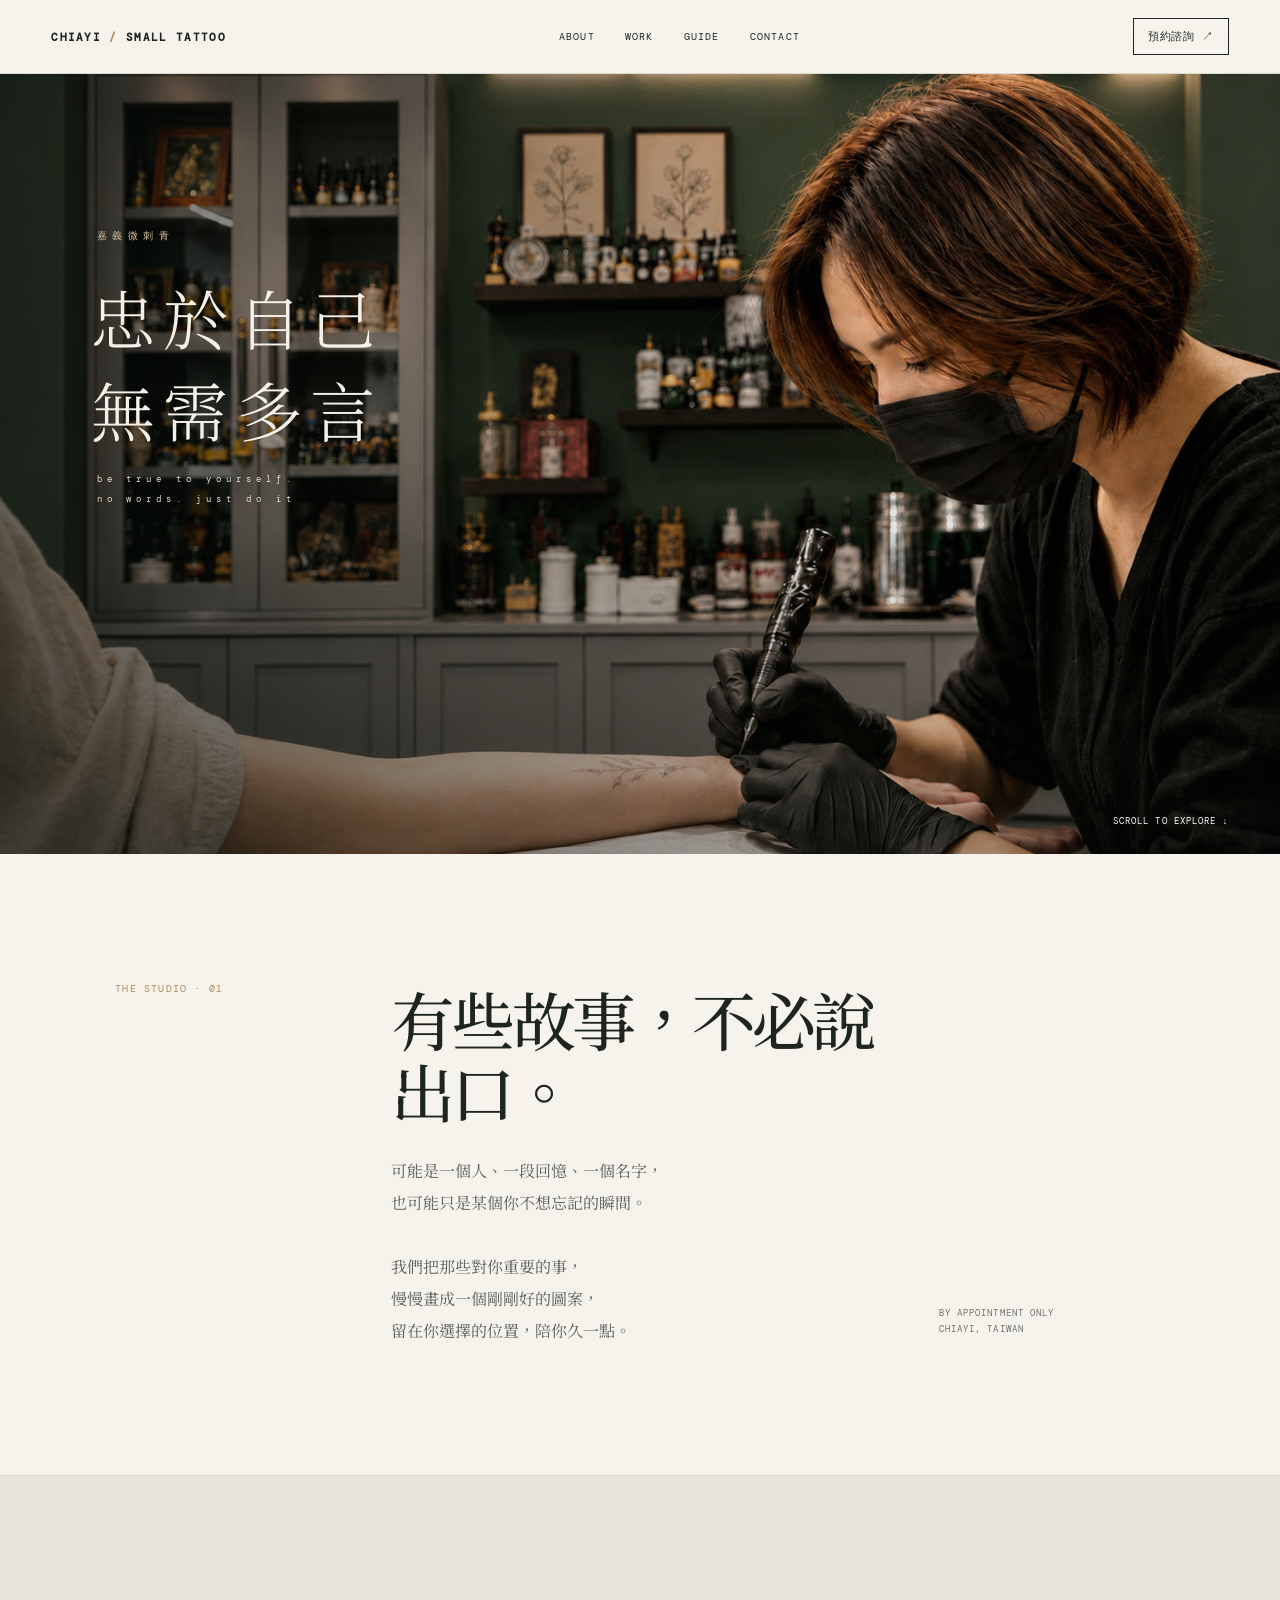
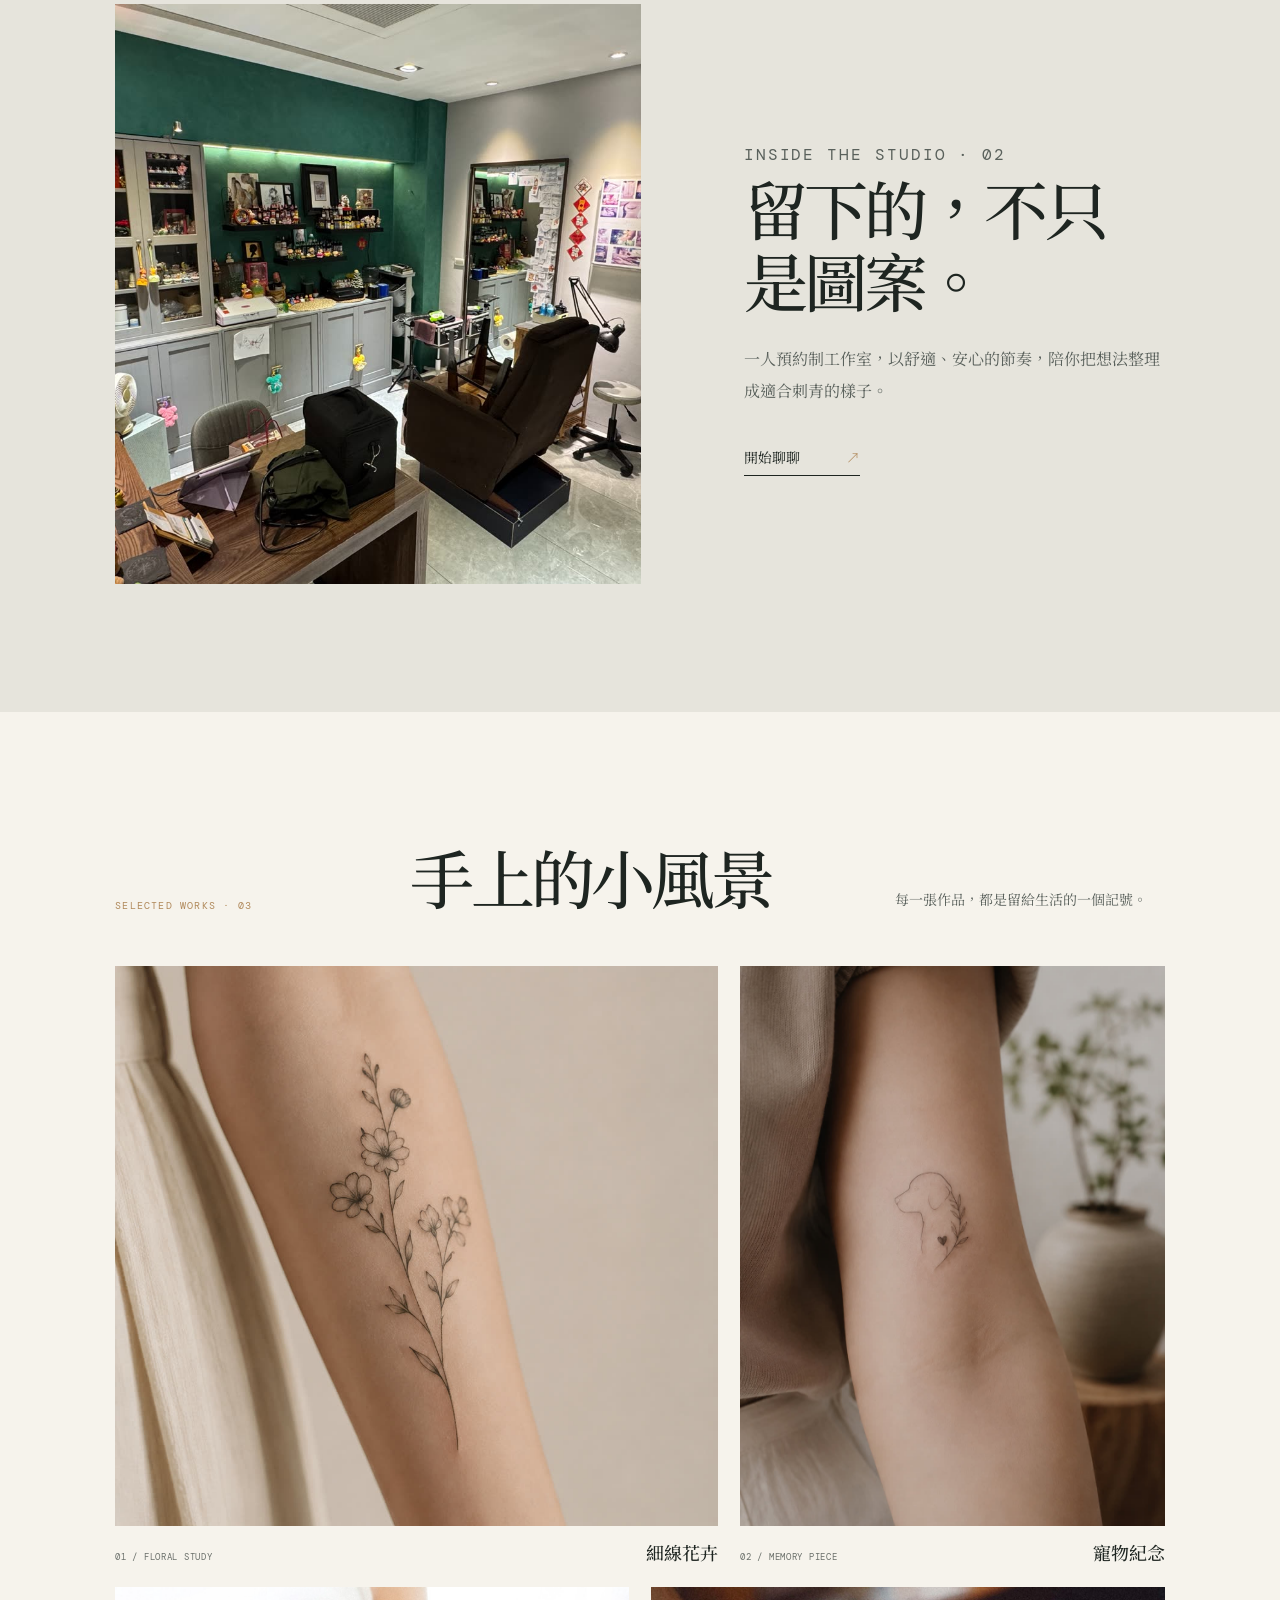
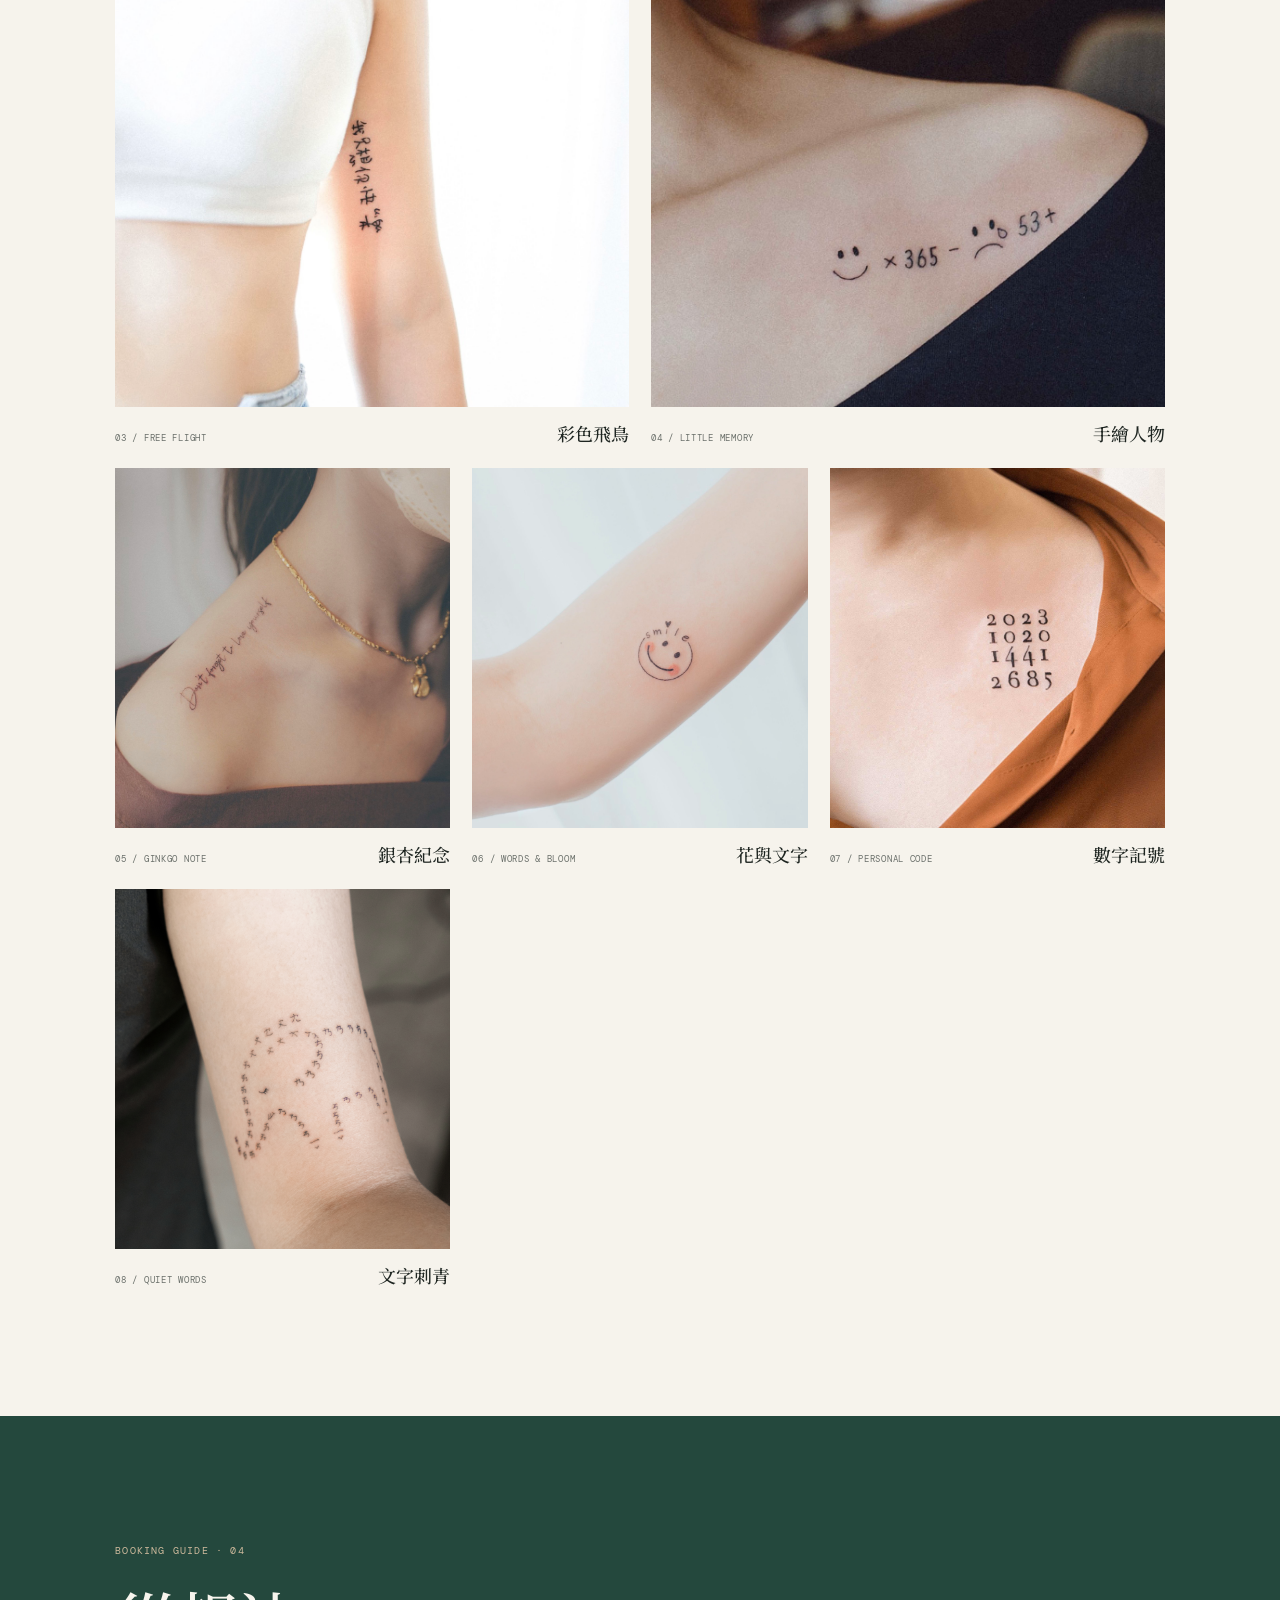
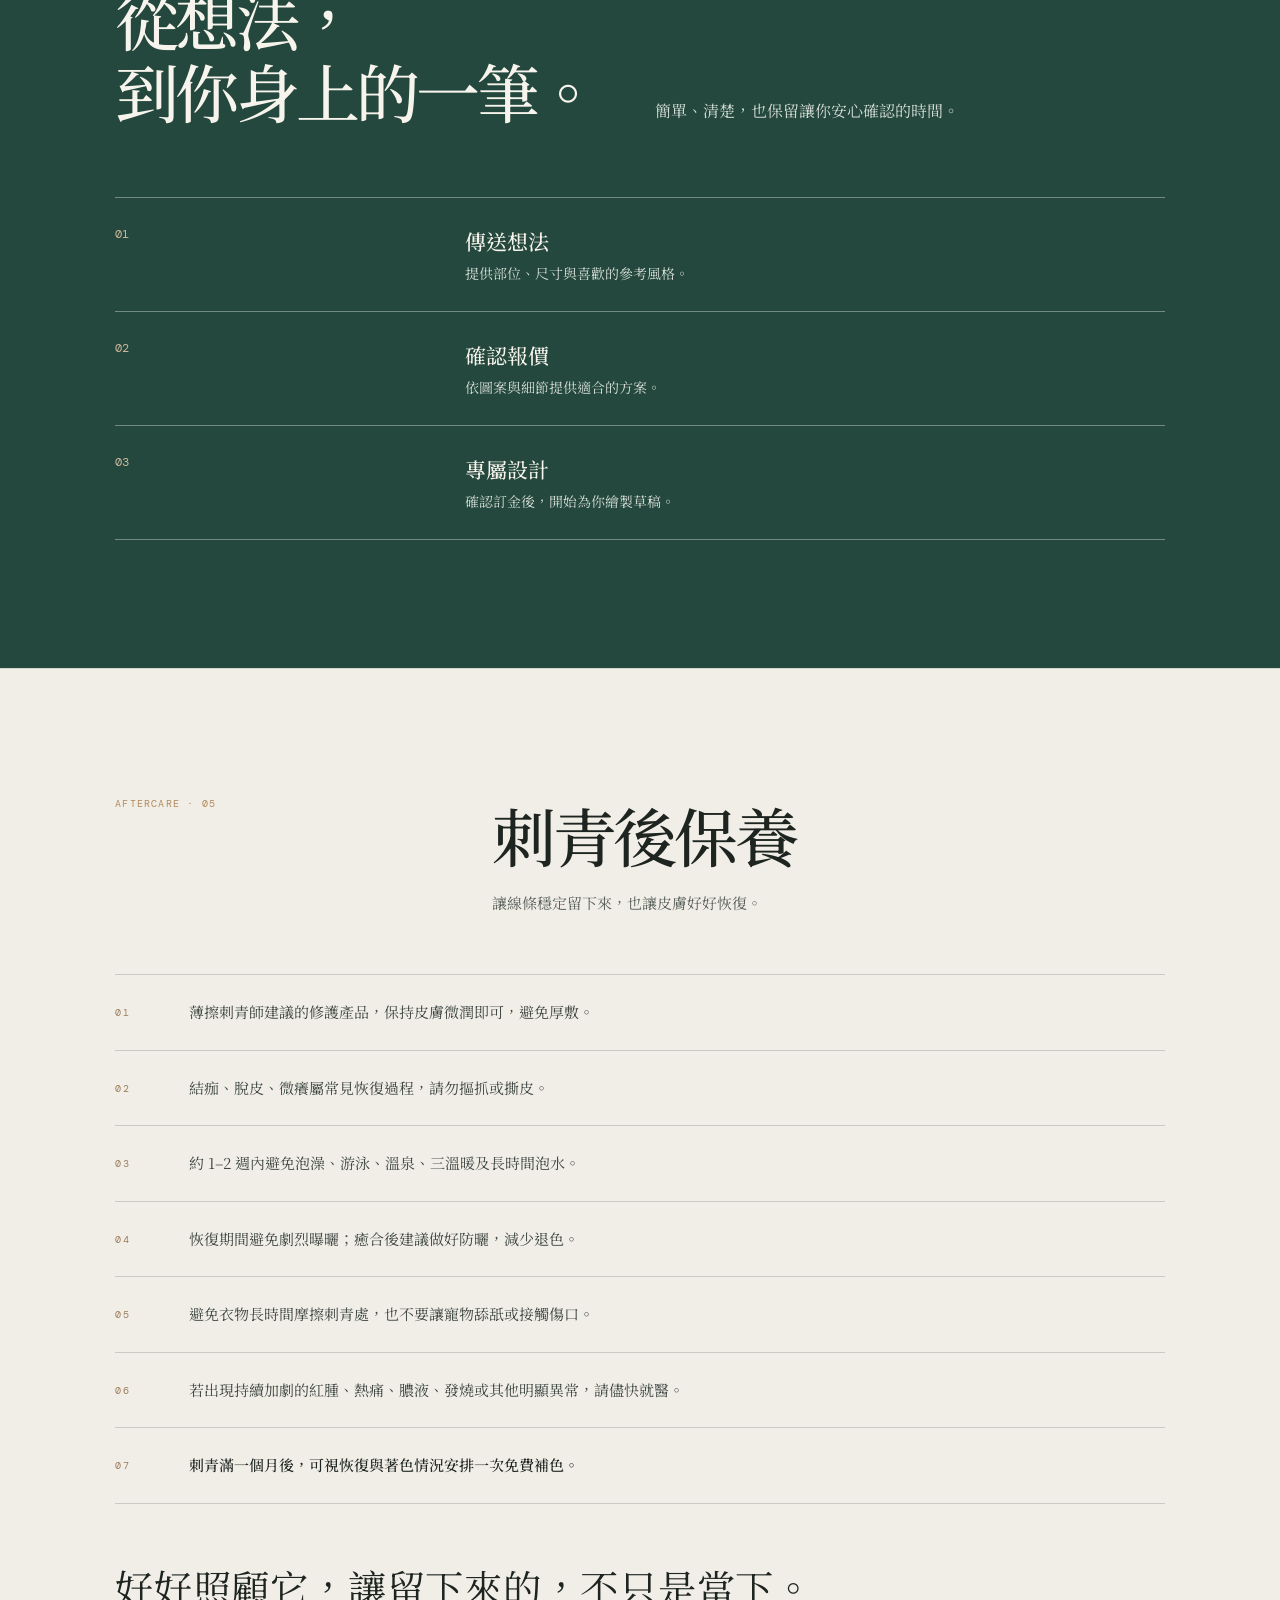
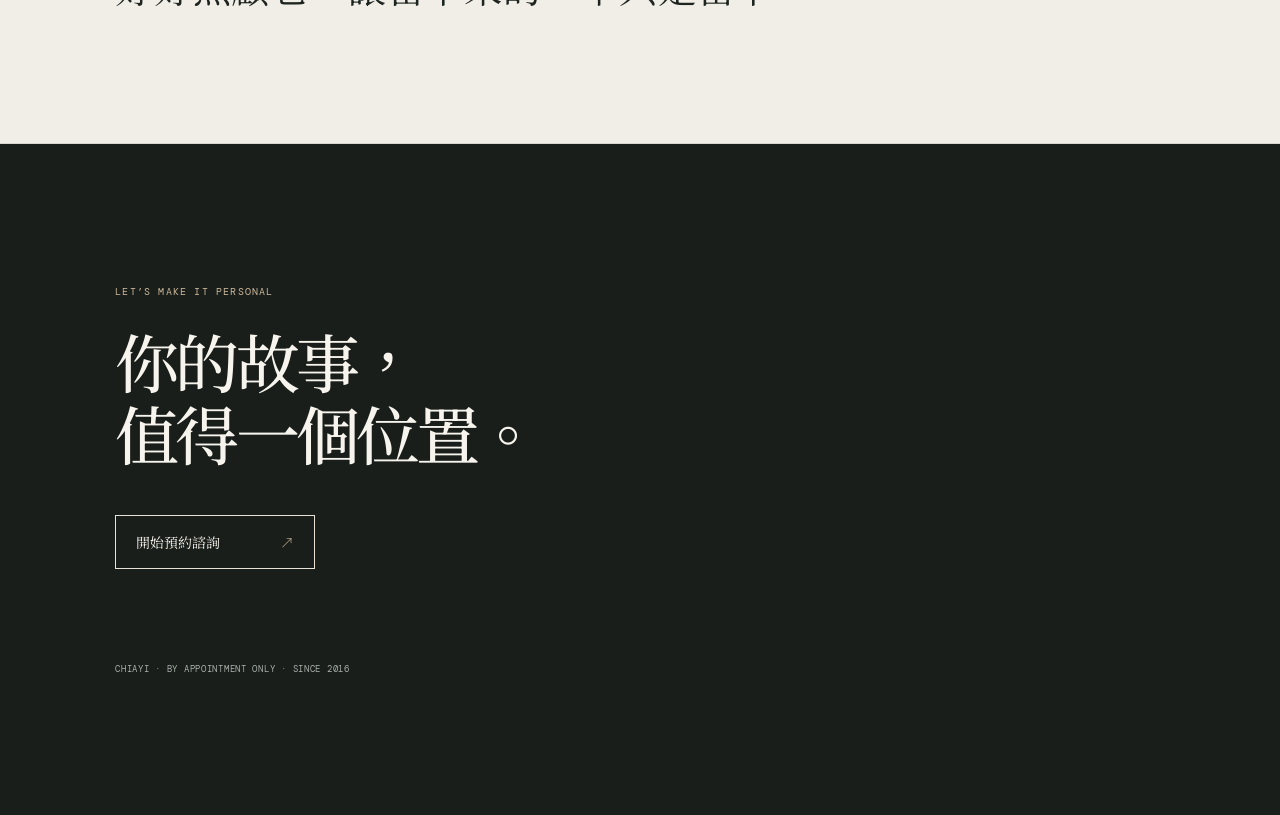
==== commit 9cf89130: "Add eight selected tattoo works to homepage" ====
--- a/small-tattoo/index.html
+++ b/small-tattoo/index.html
@@ -6,7 +6,7 @@
   <meta name="theme-color" content="#f6f3ec" />
   <title>嘉義微刺青｜Small Tattoo Chiayi</title>
   <meta name="description" content="嘉義預約制韓系細線與微刺青工作室。" />
-  <link rel="stylesheet" href="style.css?v=20260903-1049" />
+  <link rel="stylesheet" href="style.css?v=20260904-0551" />
   <style>
     .hero-copy{top:36% !important;}
     .hero-location{margin-left:7px !important;padding-left:0 !important;letter-spacing:.55em !important;}
@@ -45,7 +45,19 @@
     </section>
     <section class="intro" id="about"><p class="eyebrow">THE STUDIO · 01</p><div><h2>有些故事，不必說出口。</h2><p>可能是一個人、一段回憶、一個名字，<br>也可能只是某個你不想忘記的瞬間。<br><br>我們把那些對你重要的事，<br>慢慢畫成一個剛剛好的圖案，<br>留在你選擇的位置，陪你久一點。</p></div><p class="note">BY APPOINTMENT ONLY<br>CHIAYI, TAIWAN</p></section>
     <section class="studio"><div class="studio-image"><img src="assets/studio.jpg" alt="嘉義微刺青工作室空間"></div><div class="studio-copy"><p class="eyebrow">INSIDE THE STUDIO · 02</p><h2>留下的，不只是圖案。</h2><p>一人預約制工作室，以舒適、安心的節奏，陪你把想法整理成適合刺青的樣子。</p><a href="https://www.facebook.com/tattoo16888/" target="_blank" rel="noreferrer">開始聊聊 <b>↗</b></a></div></section>
-    <section class="works" id="work"><div class="section-head"><p class="eyebrow">SELECTED WORKS · 03</p><h2>手上的小風景</h2><p>每一張作品，都是留給生活的一個記號。</p></div><div class="work-grid"><figure class="work-card floral"><img src="assets/floral.jpg" alt="花草細線刺青作品"><figcaption><span>01 / FLORAL STUDY</span><strong>細線花卉</strong></figcaption></figure><figure class="work-card pet"><img src="assets/pet.jpg" alt="寵物紀念刺青作品"><figcaption><span>02 / MEMORY PIECE</span><strong>寵物紀念</strong></figcaption></figure></div></section>
+    <section class="works" id="work">
+      <div class="section-head"><p class="eyebrow">SELECTED WORKS · 03</p><h2>手上的小風景</h2><p>每一張作品，都是留給生活的一個記號。</p></div>
+      <div class="work-grid">
+        <figure class="work-card featured"><img src="assets/floral.jpg" alt="花草細線刺青作品"><figcaption><span>01 / FLORAL STUDY</span><strong>細線花卉</strong></figcaption></figure>
+        <figure class="work-card tall"><img src="assets/pet.jpg" alt="寵物紀念刺青作品"><figcaption><span>02 / MEMORY PIECE</span><strong>寵物紀念</strong></figcaption></figure>
+        <figure class="work-card wide"><img src="assets/1677507153-3504861884-g.jpg" alt="彩色飛鳥微刺青作品"><figcaption><span>03 / FREE FLIGHT</span><strong>彩色飛鳥</strong></figcaption></figure>
+        <figure class="work-card wide"><img src="assets/1677507157-2260312992-g.jpg" alt="手繪人物紀念刺青作品"><figcaption><span>04 / LITTLE MEMORY</span><strong>手繪人物</strong></figcaption></figure>
+        <figure class="work-card"><img src="assets/1677507153-4259601622-g.jpg" alt="銀杏與日期刺青作品"><figcaption><span>05 / GINKGO NOTE</span><strong>銀杏紀念</strong></figcaption></figure>
+        <figure class="work-card"><img src="assets/1677507157-2807037520-g.jpg" alt="文字與花卉刺青作品"><figcaption><span>06 / WORDS & BLOOM</span><strong>花與文字</strong></figcaption></figure>
+        <figure class="work-card"><img src="assets/1736049538-2308725149-g.jpg" alt="數字排列微刺青作品"><figcaption><span>07 / PERSONAL CODE</span><strong>數字記號</strong></figcaption></figure>
+        <figure class="work-card"><img src="assets/MD_01684.jpg" alt="細線文字刺青作品"><figcaption><span>08 / QUIET WORDS</span><strong>文字刺青</strong></figcaption></figure>
+      </div>
+    </section>
     <section class="guide" id="guide"><p class="eyebrow">BOOKING GUIDE · 04</p><div class="guide-top"><h2>從想法，<br>到你身上的一筆。</h2><p>簡單、清楚，也保留讓你安心確認的時間。</p></div><ol><li><span>01</span><div><b>傳送想法</b><p>提供部位、尺寸與喜歡的參考風格。</p></div></li><li><span>02</span><div><b>確認報價</b><p>依圖案與細節提供適合的方案。</p></div></li><li><span>03</span><div><b>專屬設計</b><p>確認訂金後，開始為你繪製草稿。</p></div></li></ol></section>
     <section class="aftercare" id="aftercare">
       <div class="aftercare-head"><p class="eyebrow">AFTERCARE · 05</p><div><h2>刺青後保養</h2><p class="aftercare-intro">讓線條穩定留下來，也讓皮膚好好恢復。</p></div></div>
--- a/small-tattoo/style.css
+++ b/small-tattoo/style.css
@@ -1,2 +1,2 @@
 @import url('https://fonts.googleapis.com/css2?family=DM+Mono&family=DM+Serif+Display:ital@0;1&family=Noto+Serif+TC:wght@300;400;500;600&display=swap');
-:root{--ink:#1e2521;--paper:#f6f3ec;--mist:#e6e4dc;--pine:#24483d;--gold:#b18a5c}*{box-sizing:border-box}html{scroll-behavior:smooth}body{margin:0;background:var(--paper);color:var(--ink);font-family:'Noto Serif TC',serif}a{color:inherit;text-decoration:none}.nav{height:74px;padding:0 clamp(20px,4vw,60px);display:flex;align-items:center;justify-content:space-between;border-bottom:1px solid rgba(30,37,33,.14);background:rgba(246,243,236,.92);position:fixed;inset:0 0 auto;z-index:10;backdrop-filter:blur(14px)}.brand,.nav nav,.book,.eyebrow,.scroll,.note{font-family:'DM Mono',monospace;letter-spacing:.12em;font-size:11px}.brand{font-weight:700}.brand i{font-style:normal;color:var(--gold)}.nav nav{display:flex;gap:30px;font-size:10px}.nav nav a:hover{color:var(--gold)}.book{padding:10px 14px;border:1px solid var(--ink);letter-spacing:.06em}.hero{margin-top:74px;height:min(780px,calc(100vh - 74px));min-height:580px;position:relative;overflow:hidden;background:#383d38}.hero-video{width:100%;height:100%;object-fit:cover;object-position:center 53%;display:block}.hero-shade{position:absolute;inset:0;background:linear-gradient(90deg,rgba(8,14,11,.62),rgba(8,14,11,.10) 68%),linear-gradient(0deg,rgba(8,14,11,.26),transparent 42%)}.hero-copy{position:absolute;z-index:1;left:clamp(24px,7vw,112px);top:42%;transform:translateY(-45%);color:#fff}.hero-location{font-family:'DM Mono',monospace;letter-spacing:.24em;font-size:10px;color:#d7c1a3;margin:0 0 28px}.hero h1{font-family:'Noto Serif TC',serif;font-size:clamp(42px,5.1vw,76px);font-weight:300;line-height:1.42;letter-spacing:.13em;margin:0;color:#f5f1e9}.hero-en{font-family:'DM Mono',monospace;font-size:9px;letter-spacing:.55em;text-transform:lowercase;color:#e6ded1;margin:26px 0 0;white-space:nowrap}.studio-sign{position:absolute;z-index:1;left:clamp(24px,7vw,112px);bottom:31px;color:rgba(255,255,255,.82);font-family:'Noto Serif TC',serif;font-size:11px;font-weight:400;letter-spacing:.42em;writing-mode:vertical-rl}.scroll{position:absolute;z-index:1;bottom:27px;right:clamp(22px,4vw,60px);color:#fff;font-size:9px}.intro,.studio,.works,.guide{padding:clamp(70px,10vw,150px) clamp(24px,9vw,150px)}.eyebrow{margin:0;color:var(--gold);font-size:10px}.intro{display:grid;grid-template-columns:1fr 2.2fr 1fr;gap:50px;border-bottom:1px solid rgba(30,37,33,.14)}h2{font-size:clamp(35px,5vw,72px);line-height:1.13;font-weight:500;letter-spacing:-.06em;margin:0}.intro div p,.studio-copy p,.guide-top p{line-height:2;color:#59605b;font-size:16px;max-width:490px;margin:28px 0 0}.note{align-self:end;color:#69706a;line-height:1.8;font-size:9px}.studio{background:var(--mist);display:grid;grid-template-columns:1.25fr 1fr;gap:clamp(36px,8vw,130px);align-items:center}.studio-image{height:580px;overflow:hidden}.studio-image img{width:100%;height:100%;object-fit:cover}.studio-copy a{display:inline-flex;gap:46px;margin-top:40px;font-size:14px;border-bottom:1px solid var(--ink);padding-bottom:8px}.studio-copy b{color:var(--gold)}.section-head{display:grid;grid-template-columns:1fr 1.7fr 1fr;gap:25px;align-items:end;margin-bottom:54px}.section-head>p:last-child{line-height:1.8;color:#59605b;font-size:14px;margin:0}.work-grid{display:grid;grid-template-columns:1.15fr .85fr;gap:22px;align-items:end}.work-card{margin:0}.work-card.pet{margin-bottom:74px}.work-card img{width:100%;height:570px;object-fit:cover;display:block}.work-card.pet img{height:420px}.work-card figcaption{display:flex;justify-content:space-between;align-items:baseline;padding-top:15px}.work-card span{font-family:'DM Mono',monospace;color:#6b706b;font-size:10px}.work-card strong{font-size:20px;font-weight:500}.guide{background:var(--pine);color:#f7f4ed}.guide .eyebrow{color:#cdb99c}.guide-top{display:grid;grid-template-columns:1fr 1fr;gap:30px;margin:25px 0 70px}.guide-top p{color:#d5ddd7;margin:0;align-self:end}.guide ol{list-style:none;margin:0;padding:0;border-top:1px solid rgba(255,255,255,.36)}.guide li{display:grid;grid-template-columns:1fr 2fr;padding:28px 0;border-bottom:1px solid rgba(255,255,255,.36)}.guide li>span{font-family:'DM Mono',monospace;color:#cdb99c;font-size:12px}.guide li b{font-size:21px;font-weight:500}.guide li p{margin:7px 0 0;color:#d5ddd7;font-size:14px}.contact{padding:clamp(80px,11vw,165px) clamp(24px,9vw,150px);background:#191e1a;color:#f7f4ed}.contact .eyebrow{color:#cdb99c}.contact h2{margin:26px 0 46px}.contact a{display:inline-flex;gap:60px;border:1px solid #e8e1d5;padding:16px 20px;font-size:14px}.contact a span{color:#cdb99c}.contact .foot{font-family:'DM Mono',monospace;color:#aab0aa;letter-spacing:.08em;font-size:9px;margin:94px 0 0}@media(max-width:760px){.nav{height:64px;padding:0 18px}.nav nav{display:none}.book{font-size:9px;padding:9px}.hero{margin-top:64px;min-height:620px}.hero-video{object-position:58% 50%}.hero-copy{left:25px;right:20px;top:40%;transform:translateY(-45%)}.hero-location{font-size:9px;margin-bottom:22px}.hero h1{font-size:clamp(38px,11vw,49px);line-height:1.48;letter-spacing:.09em}.hero-en{font-size:8px;letter-spacing:.38em;margin-top:22px}.studio-sign{left:25px;bottom:26px;font-size:9px;letter-spacing:.32em;writing-mode:horizontal-tb}.scroll{right:20px;bottom:25px;font-size:8px}.intro,.studio,.section-head,.guide-top{grid-template-columns:1fr}.intro{gap:26px}.note{display:none}.studio-image{height:370px}.studio-copy{padding-bottom:3px}.section-head{margin-bottom:32px}.work-grid{grid-template-columns:1fr;gap:42px}.work-card img,.work-card.pet img{height:420px}.work-card.pet{margin:0}.guide li{grid-template-columns:54px 1fr}.contact .foot{margin-top:70px}.brand{font-size:9px}}
+:root{--ink:#1e2521;--paper:#f6f3ec;--mist:#e6e4dc;--pine:#24483d;--gold:#b18a5c}*{box-sizing:border-box}html{scroll-behavior:smooth}body{margin:0;background:var(--paper);color:var(--ink);font-family:'Noto Serif TC',serif}a{color:inherit;text-decoration:none}.nav{height:74px;padding:0 clamp(20px,4vw,60px);display:flex;align-items:center;justify-content:space-between;border-bottom:1px solid rgba(30,37,33,.14);background:rgba(246,243,236,.92);position:fixed;inset:0 0 auto;z-index:10;backdrop-filter:blur(14px)}.brand,.nav nav,.book,.eyebrow,.scroll,.note{font-family:'DM Mono',monospace;letter-spacing:.12em;font-size:11px}.brand{font-weight:700}.brand i{font-style:normal;color:var(--gold)}.nav nav{display:flex;gap:30px;font-size:10px}.nav nav a:hover{color:var(--gold)}.book{padding:10px 14px;border:1px solid var(--ink);letter-spacing:.06em}.hero{margin-top:74px;height:min(780px,calc(100vh - 74px));min-height:580px;position:relative;overflow:hidden;background:#383d38}.hero-video{width:100%;height:100%;object-fit:cover;object-position:center 53%;display:block}.hero-shade{position:absolute;inset:0;background:linear-gradient(90deg,rgba(8,14,11,.62),rgba(8,14,11,.10) 68%),linear-gradient(0deg,rgba(8,14,11,.26),transparent 42%)}.hero-copy{position:absolute;z-index:1;left:clamp(24px,7vw,112px);top:42%;transform:translateY(-45%);color:#fff}.hero-location{font-family:'DM Mono',monospace;letter-spacing:.24em;font-size:10px;color:#d7c1a3;margin:0 0 28px}.hero h1{font-family:'Noto Serif TC',serif;font-size:clamp(42px,5.1vw,76px);font-weight:300;line-height:1.42;letter-spacing:.13em;margin:0;color:#f5f1e9}.hero-en{font-family:'DM Mono',monospace;font-size:9px;letter-spacing:.55em;text-transform:lowercase;color:#e6ded1;margin:26px 0 0;white-space:nowrap}.studio-sign{position:absolute;z-index:1;left:clamp(24px,7vw,112px);bottom:31px;color:rgba(255,255,255,.82);font-family:'Noto Serif TC',serif;font-size:11px;font-weight:400;letter-spacing:.42em;writing-mode:vertical-rl}.scroll{position:absolute;z-index:1;bottom:27px;right:clamp(22px,4vw,60px);color:#fff;font-size:9px}.intro,.studio,.works,.guide{padding:clamp(70px,10vw,150px) clamp(24px,9vw,150px)}.eyebrow{margin:0;color:var(--gold);font-size:10px}.intro{display:grid;grid-template-columns:1fr 2.2fr 1fr;gap:50px;border-bottom:1px solid rgba(30,37,33,.14)}h2{font-size:clamp(35px,5vw,72px);line-height:1.13;font-weight:500;letter-spacing:-.06em;margin:0}.intro div p,.studio-copy p,.guide-top p{line-height:2;color:#59605b;font-size:16px;max-width:490px;margin:28px 0 0}.note{align-self:end;color:#69706a;line-height:1.8;font-size:9px}.studio{background:var(--mist);display:grid;grid-template-columns:1.25fr 1fr;gap:clamp(36px,8vw,130px);align-items:center}.studio-image{height:580px;overflow:hidden}.studio-image img{width:100%;height:100%;object-fit:cover}.studio-copy a{display:inline-flex;gap:46px;margin-top:40px;font-size:14px;border-bottom:1px solid var(--ink);padding-bottom:8px}.studio-copy b{color:var(--gold)}.section-head{display:grid;grid-template-columns:1fr 1.7fr 1fr;gap:25px;align-items:end;margin-bottom:54px}.section-head>p:last-child{line-height:1.8;color:#59605b;font-size:14px;margin:0}.work-grid{display:grid;grid-template-columns:repeat(12,minmax(0,1fr));gap:22px 22px;align-items:start}.work-card{margin:0;grid-column:span 4}.work-card.featured{grid-column:span 7}.work-card.tall{grid-column:span 5}.work-card.wide{grid-column:span 6}.work-card img{width:100%;height:360px;object-fit:cover;display:block;background:#e7e2d9}.work-card.featured img{height:560px}.work-card.tall img{height:560px}.work-card.wide img{height:420px}.work-card figcaption{display:flex;justify-content:space-between;align-items:baseline;gap:14px;padding-top:13px}.work-card span{font-family:'DM Mono',monospace;color:#6b706b;font-size:9px;letter-spacing:.08em}.work-card strong{font-size:18px;font-weight:500}.work-card:nth-child(3) img{object-position:center 48%}.work-card:nth-child(4) img{object-position:center 44%}.work-card:nth-child(5) img{object-position:center 46%}.work-card:nth-child(6) img{object-position:center 42%}.work-card:nth-child(7) img{object-position:center 42%}.work-card:nth-child(8) img{object-position:center 36%}.guide{background:var(--pine);color:#f7f4ed}.guide .eyebrow{color:#cdb99c}.guide-top{display:grid;grid-template-columns:1fr 1fr;gap:30px;margin:25px 0 70px}.guide-top p{color:#d5ddd7;margin:0;align-self:end}.guide ol{list-style:none;margin:0;padding:0;border-top:1px solid rgba(255,255,255,.36)}.guide li{display:grid;grid-template-columns:1fr 2fr;padding:28px 0;border-bottom:1px solid rgba(255,255,255,.36)}.guide li>span{font-family:'DM Mono',monospace;color:#cdb99c;font-size:12px}.guide li b{font-size:21px;font-weight:500}.guide li p{margin:7px 0 0;color:#d5ddd7;font-size:14px}.contact{padding:clamp(80px,11vw,165px) clamp(24px,9vw,150px);background:#191e1a;color:#f7f4ed}.contact .eyebrow{color:#cdb99c}.contact h2{margin:26px 0 46px}.contact a{display:inline-flex;gap:60px;border:1px solid #e8e1d5;padding:16px 20px;font-size:14px}.contact a span{color:#cdb99c}.contact .foot{font-family:'DM Mono',monospace;color:#aab0aa;letter-spacing:.08em;font-size:9px;margin:94px 0 0}@media(max-width:760px){.nav{height:64px;padding:0 18px}.nav nav{display:none}.book{font-size:9px;padding:9px}.hero{margin-top:64px;min-height:620px}.hero-video{object-position:58% 50%}.hero-copy{left:25px;right:20px;top:40%;transform:translateY(-45%)}.hero-location{font-size:9px;margin-bottom:22px}.hero h1{font-size:clamp(38px,11vw,49px);line-height:1.48;letter-spacing:.09em}.hero-en{font-size:8px;letter-spacing:.38em;margin-top:22px}.studio-sign{left:25px;bottom:26px;font-size:9px;letter-spacing:.32em;writing-mode:horizontal-tb}.scroll{right:20px;bottom:25px;font-size:8px}.intro,.studio,.section-head,.guide-top{grid-template-columns:1fr}.intro{gap:26px}.note{display:none}.studio-image{height:370px}.studio-copy{padding-bottom:3px}.section-head{margin-bottom:32px}.work-grid{display:flex;gap:16px;overflow-x:auto;scroll-snap-type:x mandatory;padding-bottom:12px;margin-right:-24px;padding-right:24px}.work-grid::-webkit-scrollbar{display:none}.work-card,.work-card.featured,.work-card.tall,.work-card.wide{flex:0 0 78vw;scroll-snap-align:start}.work-card img,.work-card.featured img,.work-card.tall img,.work-card.wide img{height:430px}.work-card figcaption{align-items:flex-start}.work-card strong{font-size:17px}.guide li{grid-template-columns:54px 1fr}.contact .foot{margin-top:70px}.brand{font-size:9px}}
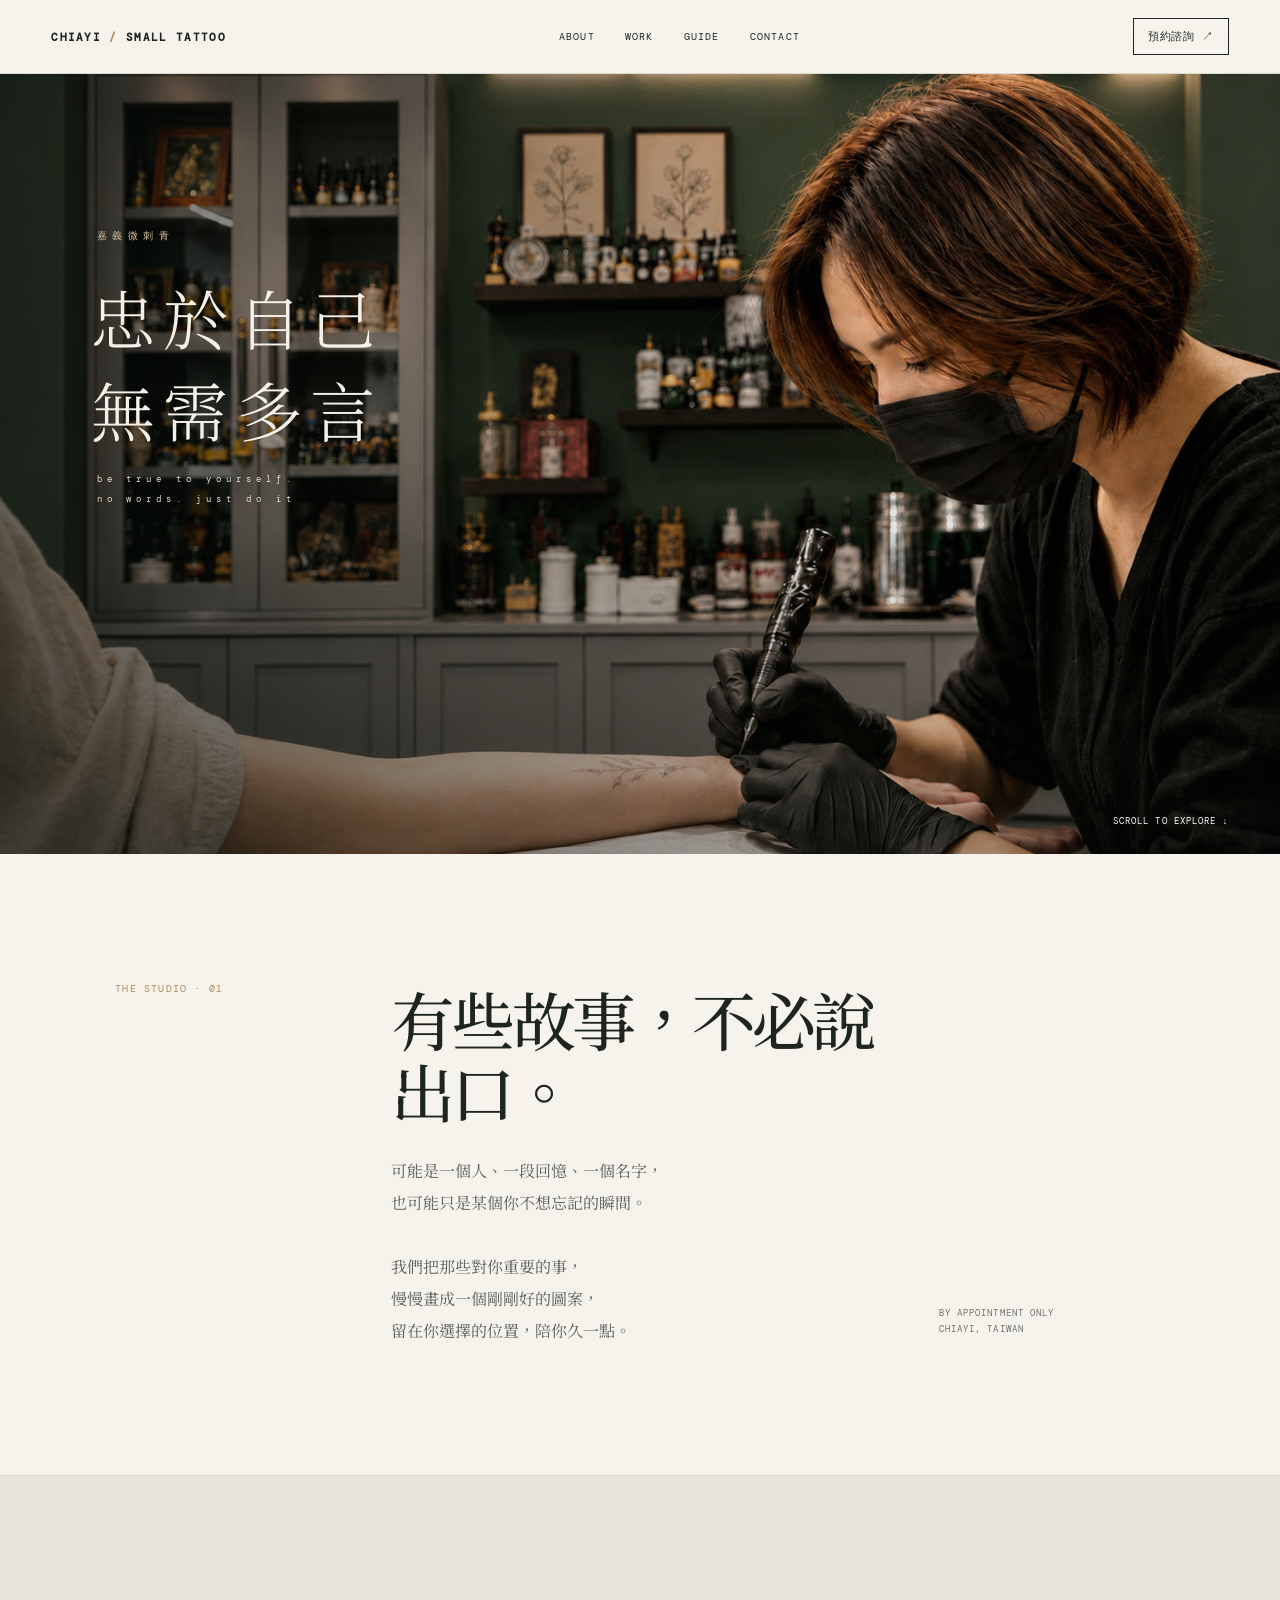
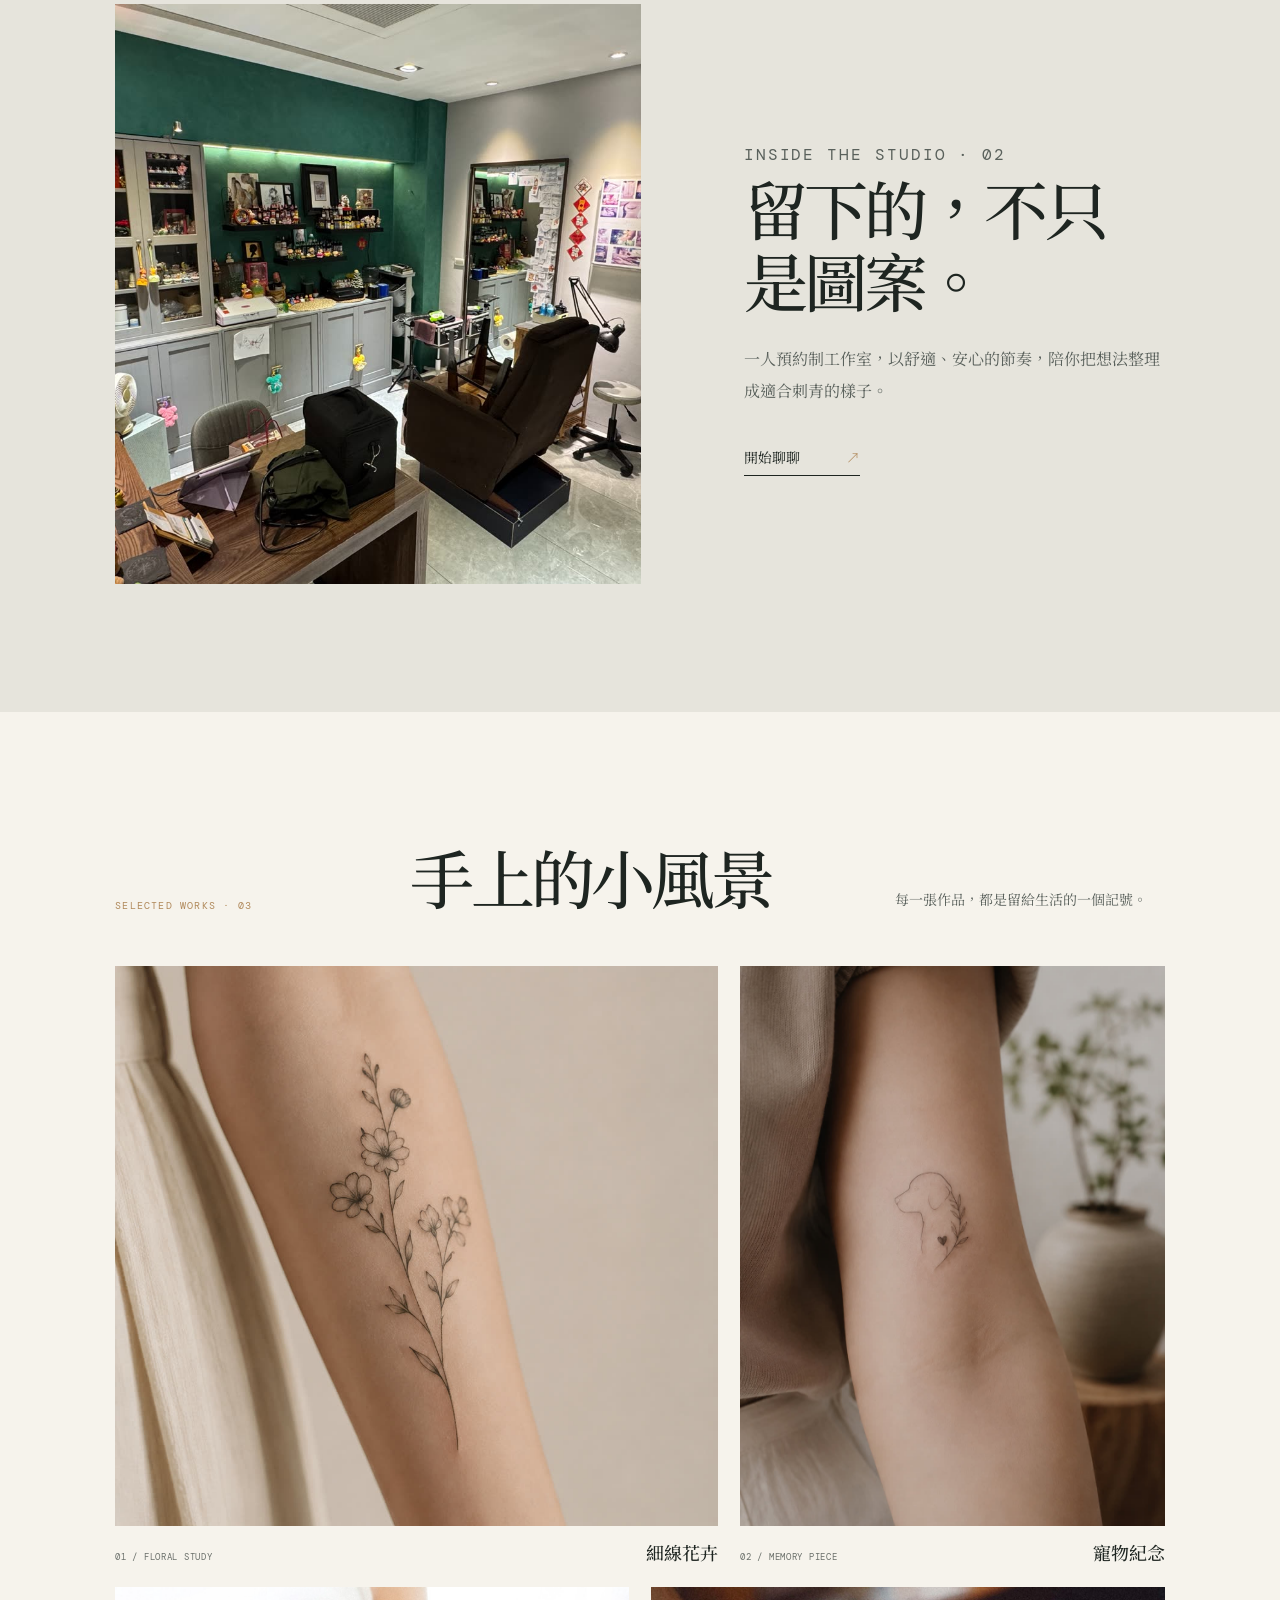
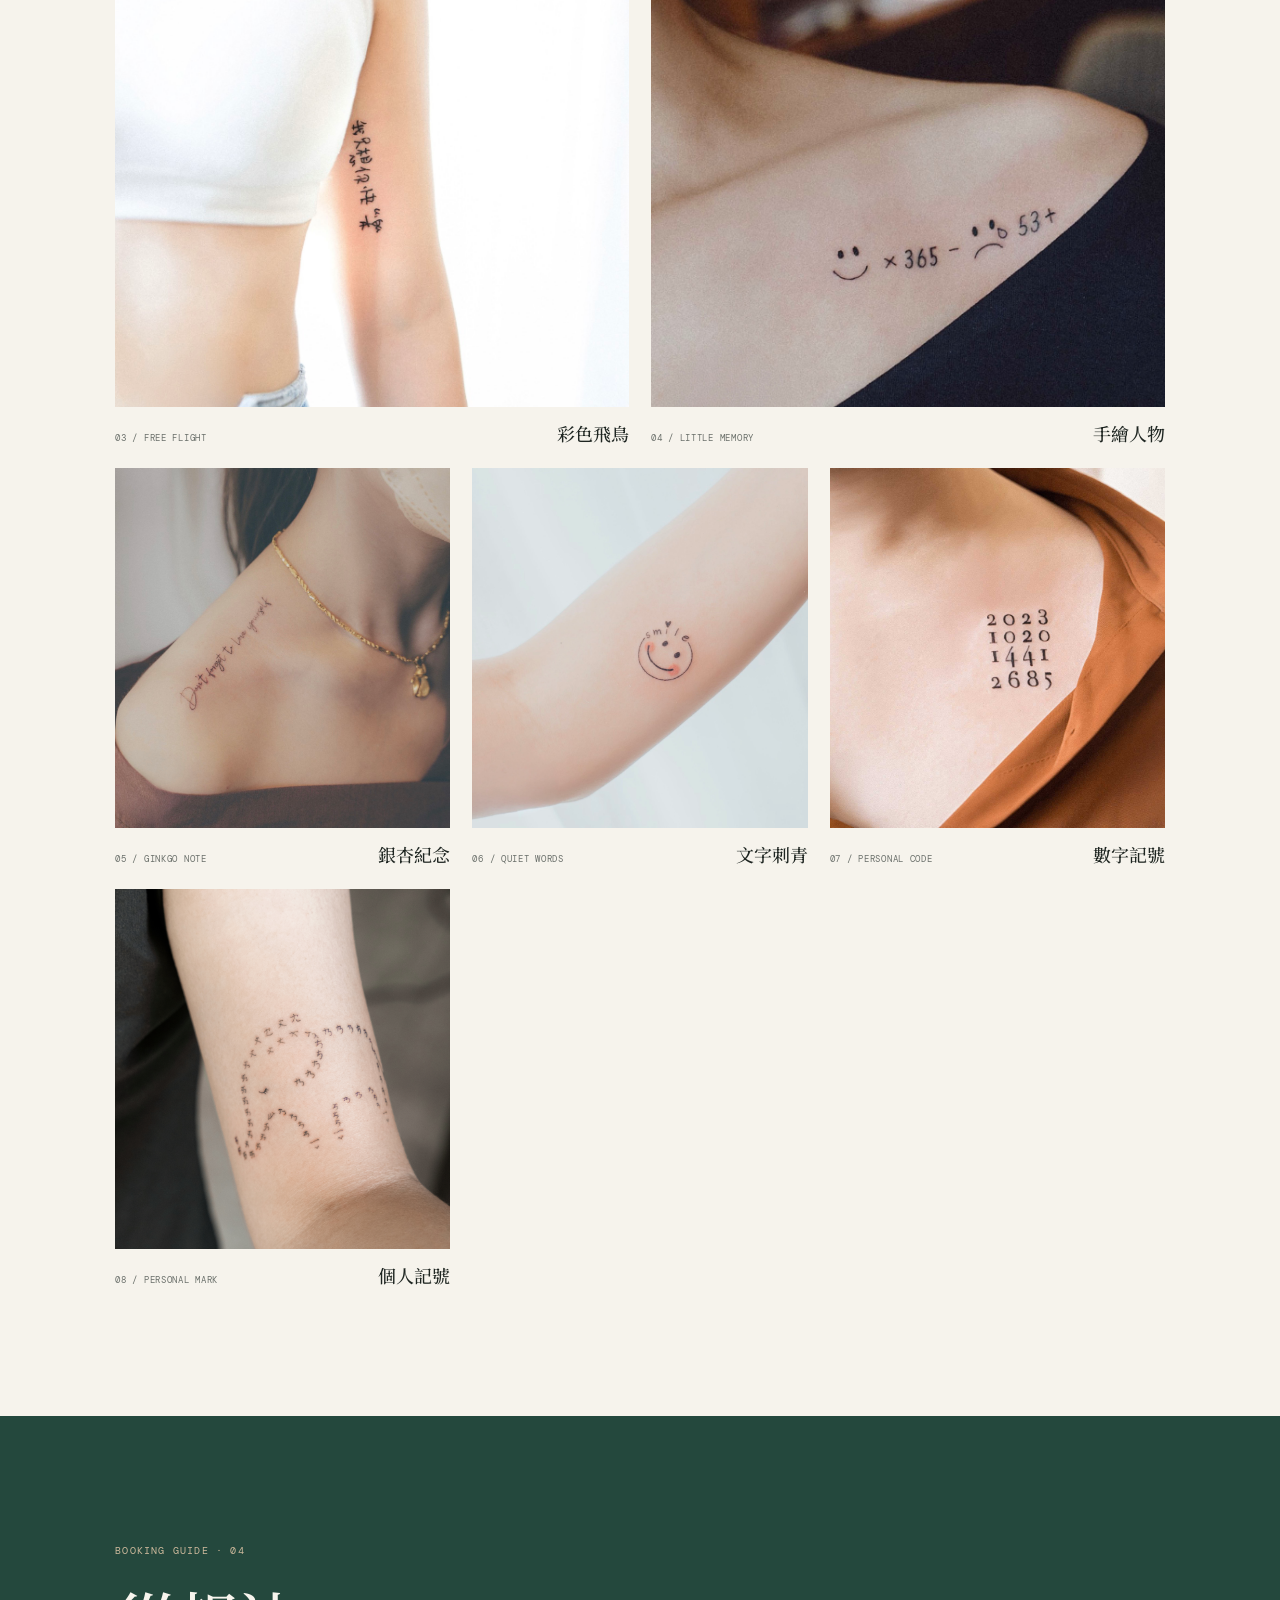
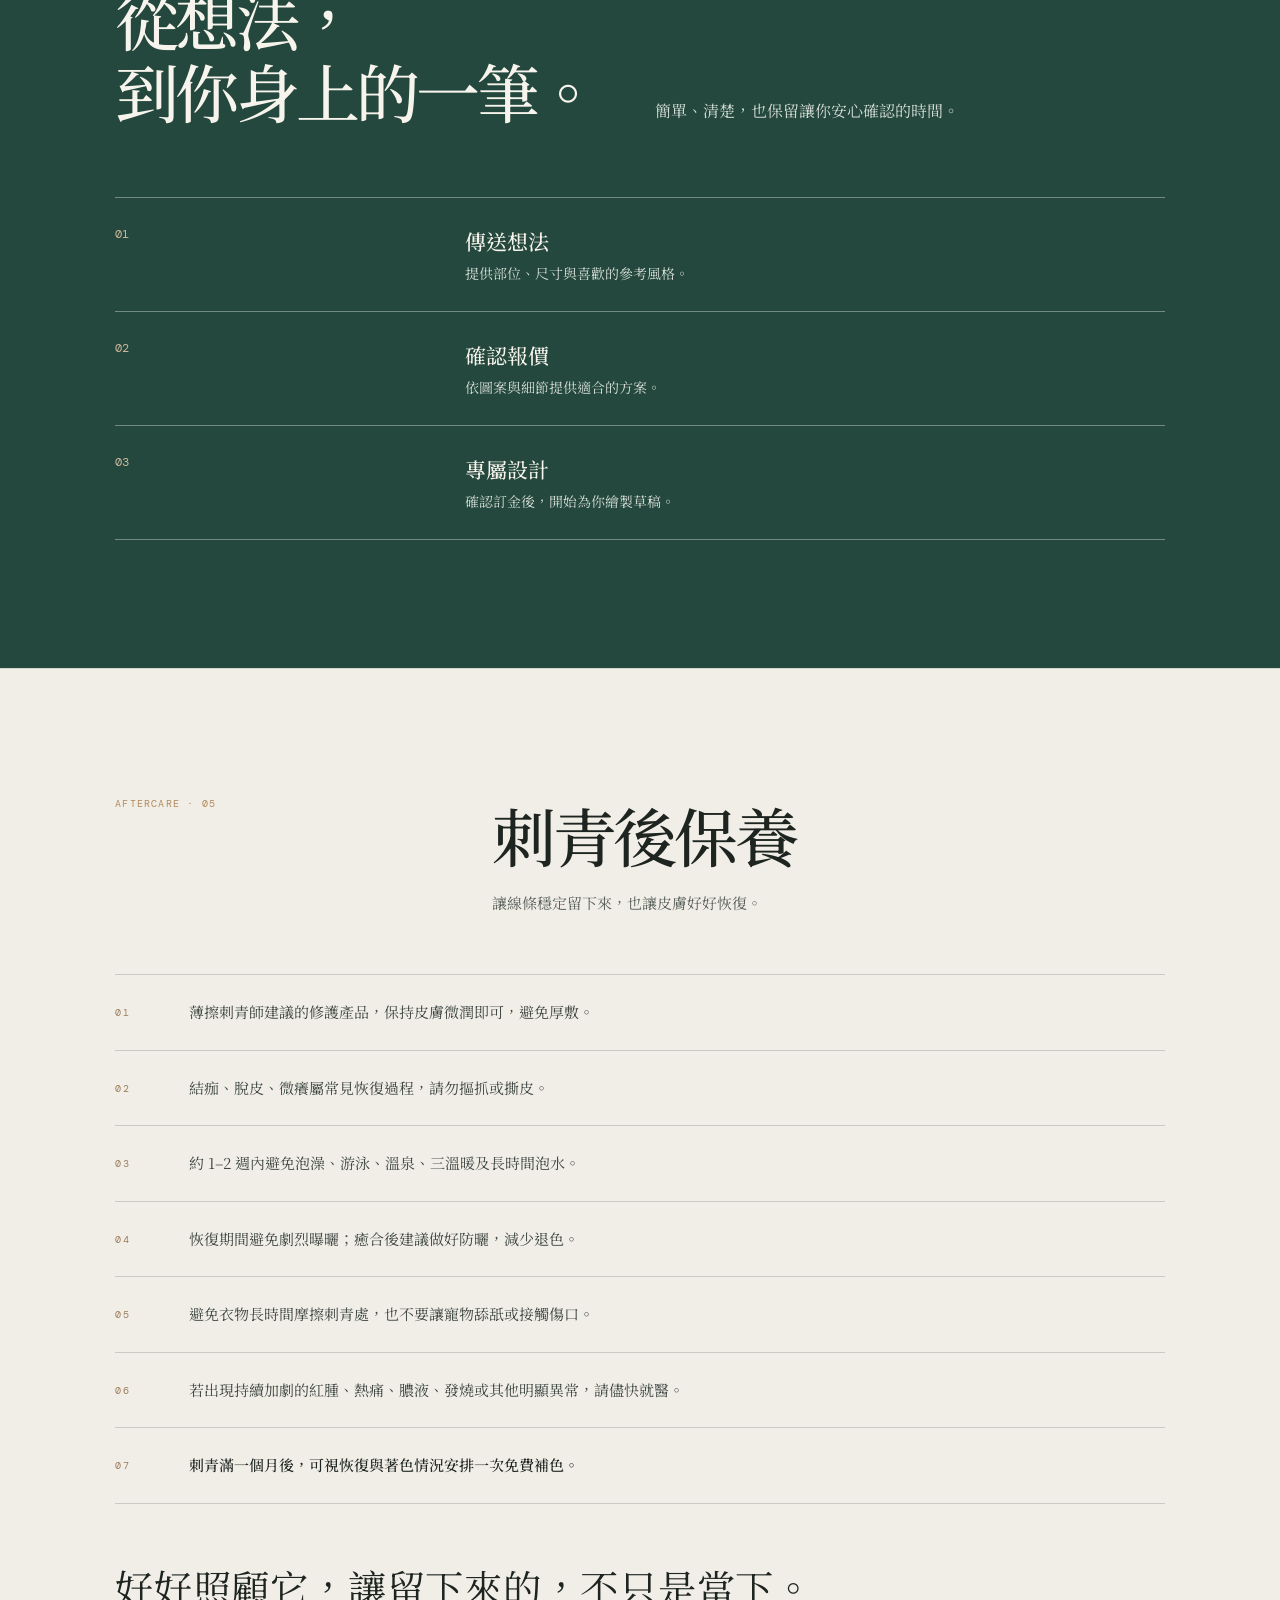
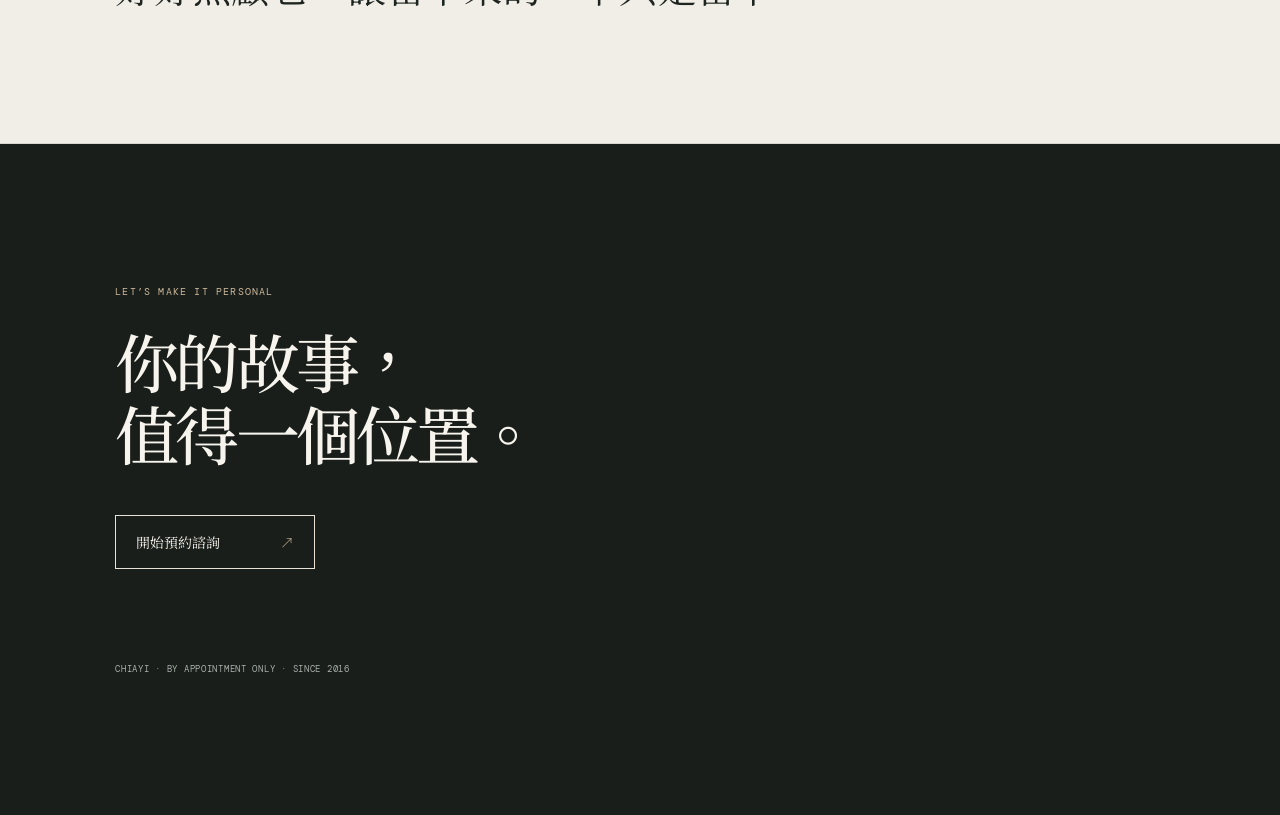
==== commit 3842cbed: "Refine selected works lineup and labels" ====
--- a/small-tattoo/index.html
+++ b/small-tattoo/index.html
@@ -6,7 +6,7 @@
   <meta name="theme-color" content="#f6f3ec" />
   <title>嘉義微刺青｜Small Tattoo Chiayi</title>
   <meta name="description" content="嘉義預約制韓系細線與微刺青工作室。" />
-  <link rel="stylesheet" href="style.css?v=20260904-0551" />
+  <link rel="stylesheet" href="style.css?v=20260904-0605" />
   <style>
     .hero-copy{top:36% !important;}
     .hero-location{margin-left:7px !important;padding-left:0 !important;letter-spacing:.55em !important;}
@@ -53,9 +53,9 @@
         <figure class="work-card wide"><img src="assets/1677507153-3504861884-g.jpg" alt="彩色飛鳥微刺青作品"><figcaption><span>03 / FREE FLIGHT</span><strong>彩色飛鳥</strong></figcaption></figure>
         <figure class="work-card wide"><img src="assets/1677507157-2260312992-g.jpg" alt="手繪人物紀念刺青作品"><figcaption><span>04 / LITTLE MEMORY</span><strong>手繪人物</strong></figcaption></figure>
         <figure class="work-card"><img src="assets/1677507153-4259601622-g.jpg" alt="銀杏與日期刺青作品"><figcaption><span>05 / GINKGO NOTE</span><strong>銀杏紀念</strong></figcaption></figure>
-        <figure class="work-card"><img src="assets/1677507157-2807037520-g.jpg" alt="文字與花卉刺青作品"><figcaption><span>06 / WORDS & BLOOM</span><strong>花與文字</strong></figcaption></figure>
+        <figure class="work-card"><img src="assets/1677507157-2807037520-g.jpg" alt="細線英文文字刺青作品"><figcaption><span>06 / QUIET WORDS</span><strong>文字刺青</strong></figcaption></figure>
         <figure class="work-card"><img src="assets/1736049538-2308725149-g.jpg" alt="數字排列微刺青作品"><figcaption><span>07 / PERSONAL CODE</span><strong>數字記號</strong></figcaption></figure>
-        <figure class="work-card"><img src="assets/MD_01684.jpg" alt="細線文字刺青作品"><figcaption><span>08 / QUIET WORDS</span><strong>文字刺青</strong></figcaption></figure>
+        <figure class="work-card"><img src="assets/MD_01684.jpg" alt="細線文字與圖像刺青作品"><figcaption><span>08 / PERSONAL MARK</span><strong>個人記號</strong></figcaption></figure>
       </div>
     </section>
     <section class="guide" id="guide"><p class="eyebrow">BOOKING GUIDE · 04</p><div class="guide-top"><h2>從想法，<br>到你身上的一筆。</h2><p>簡單、清楚，也保留讓你安心確認的時間。</p></div><ol><li><span>01</span><div><b>傳送想法</b><p>提供部位、尺寸與喜歡的參考風格。</p></div></li><li><span>02</span><div><b>確認報價</b><p>依圖案與細節提供適合的方案。</p></div></li><li><span>03</span><div><b>專屬設計</b><p>確認訂金後，開始為你繪製草稿。</p></div></li></ol></section>
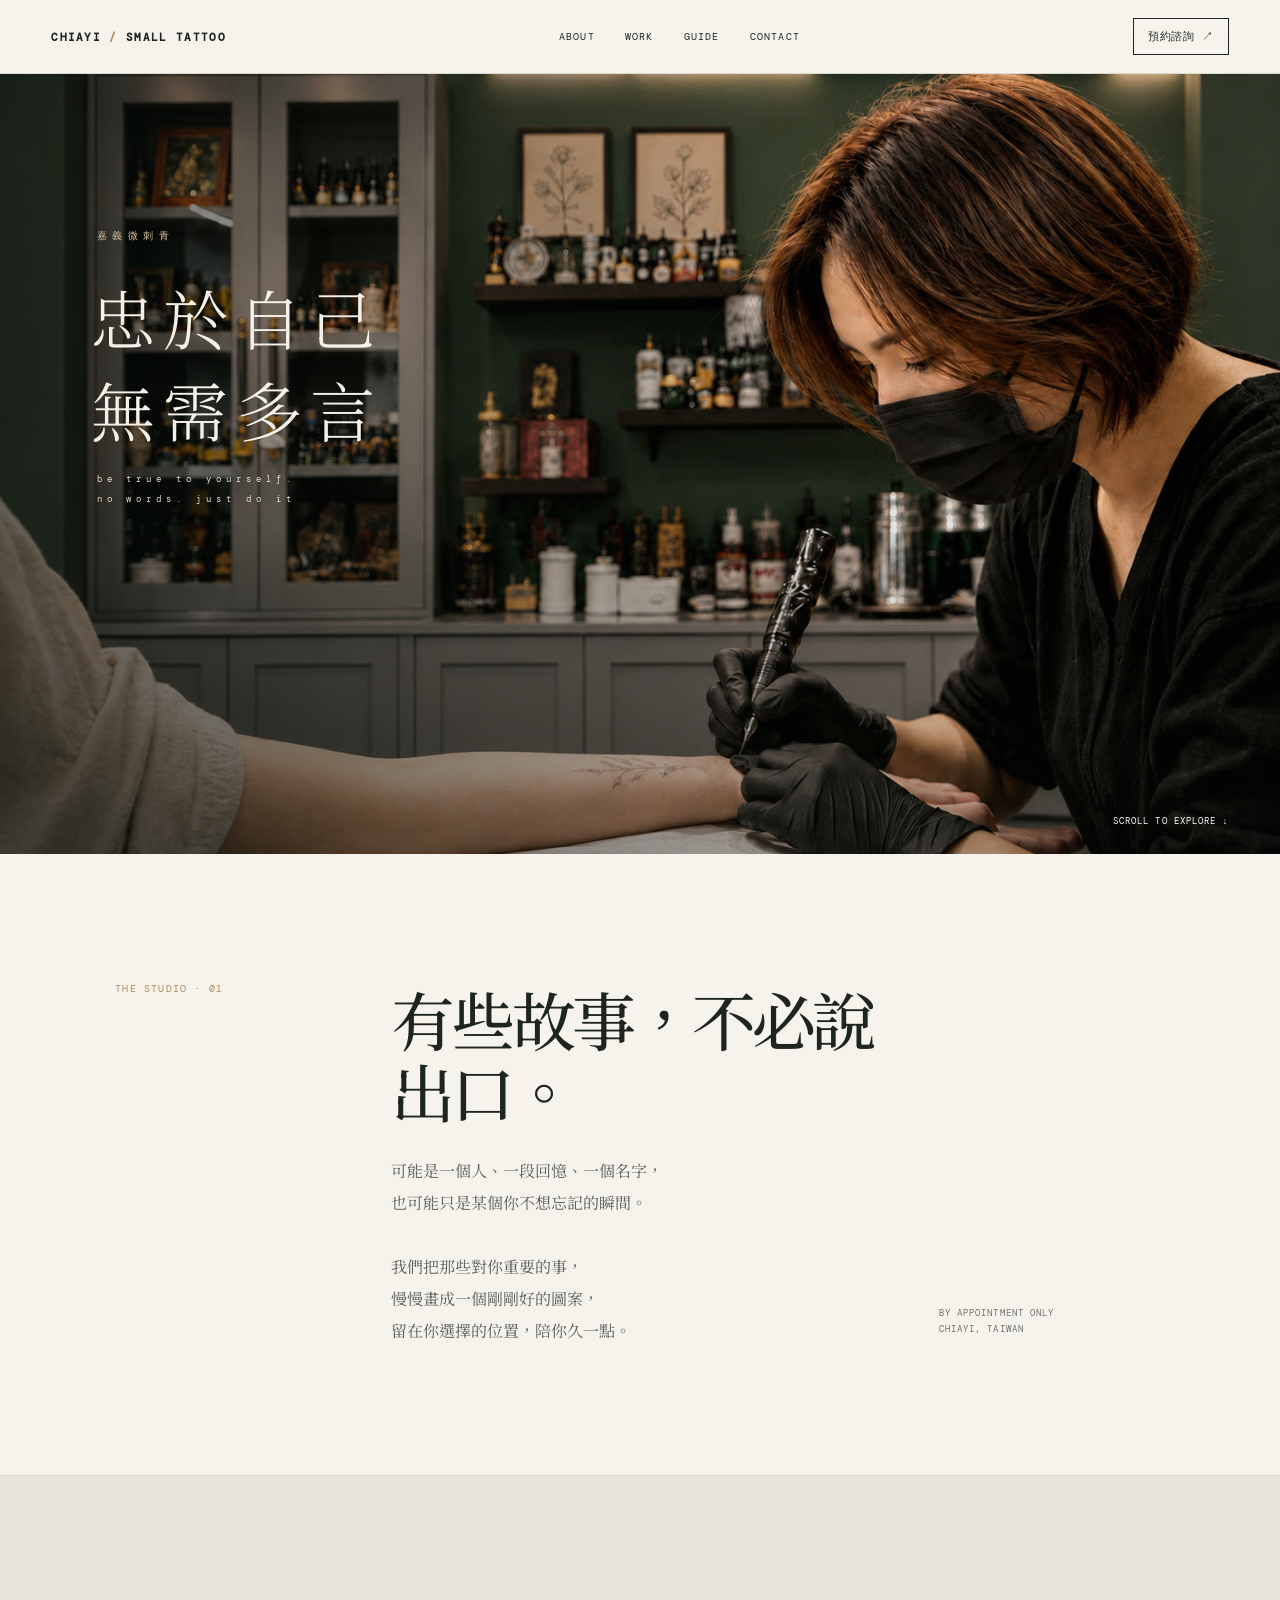
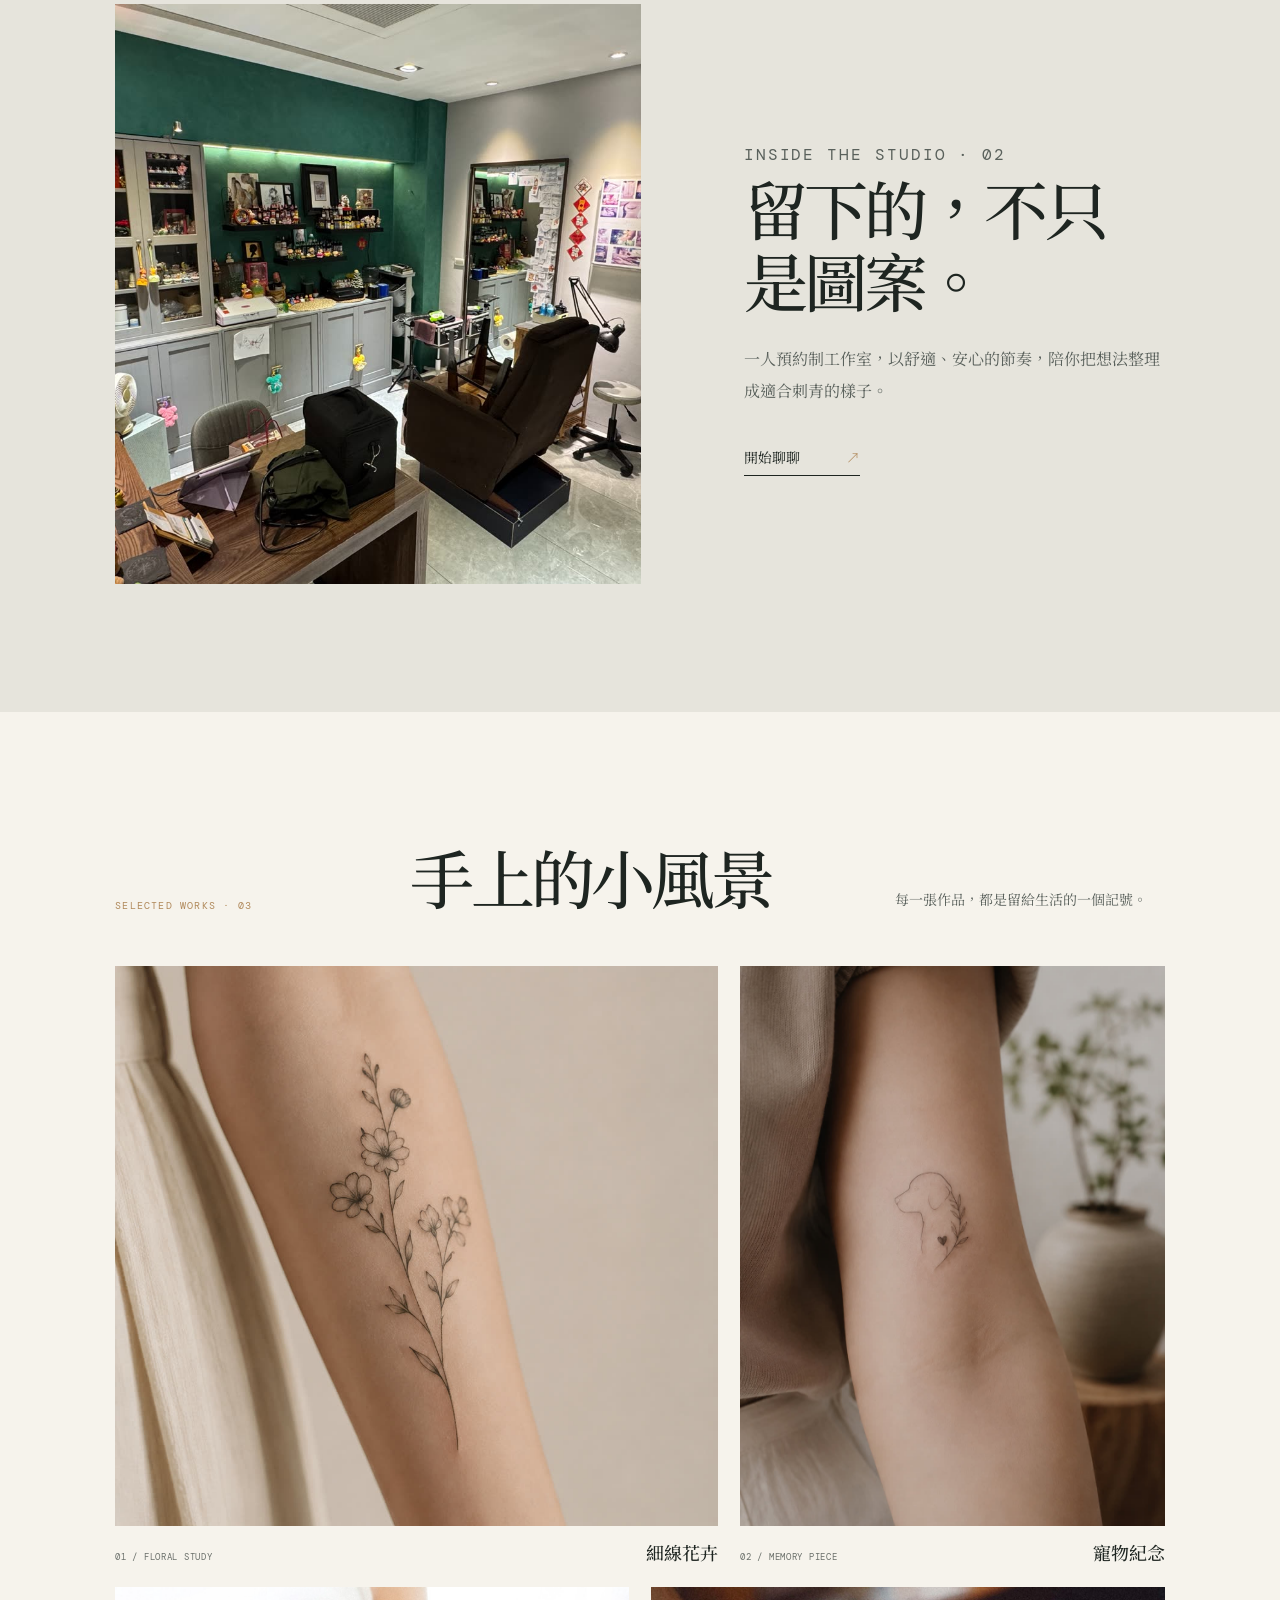
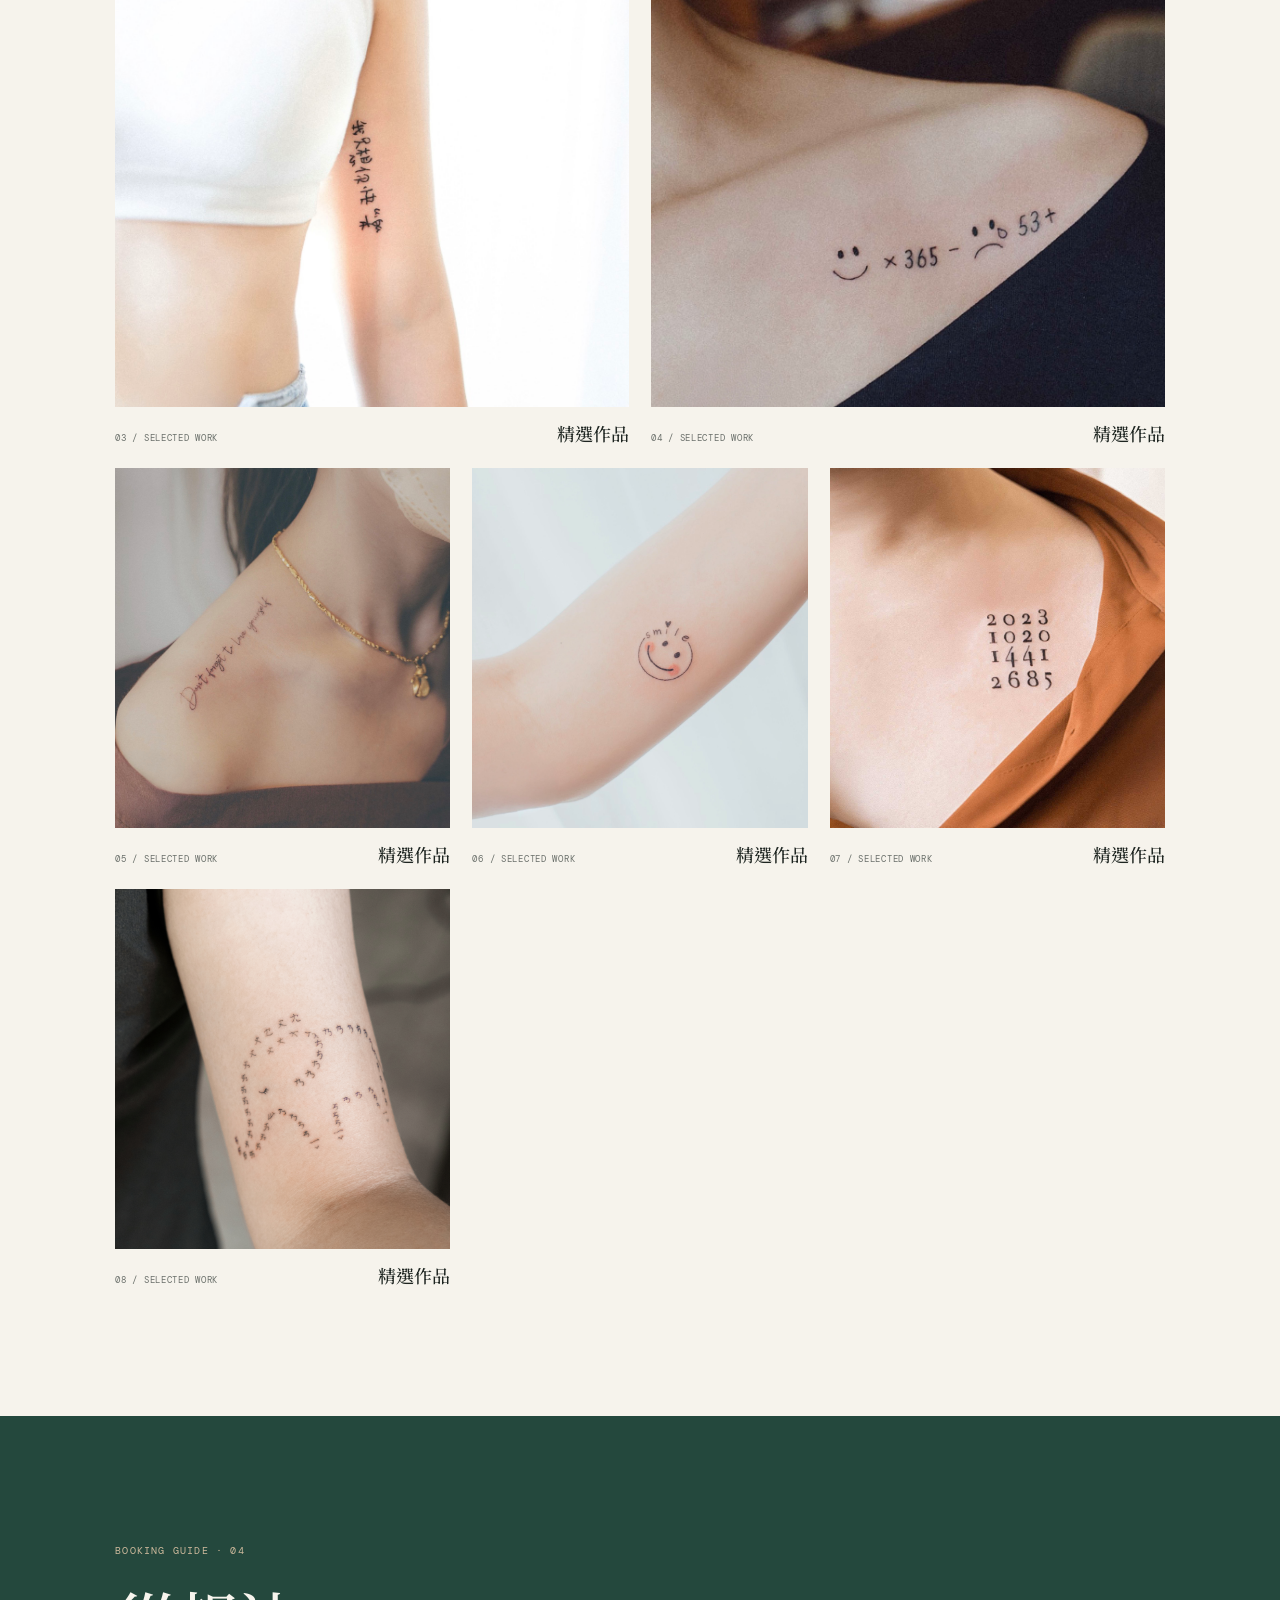
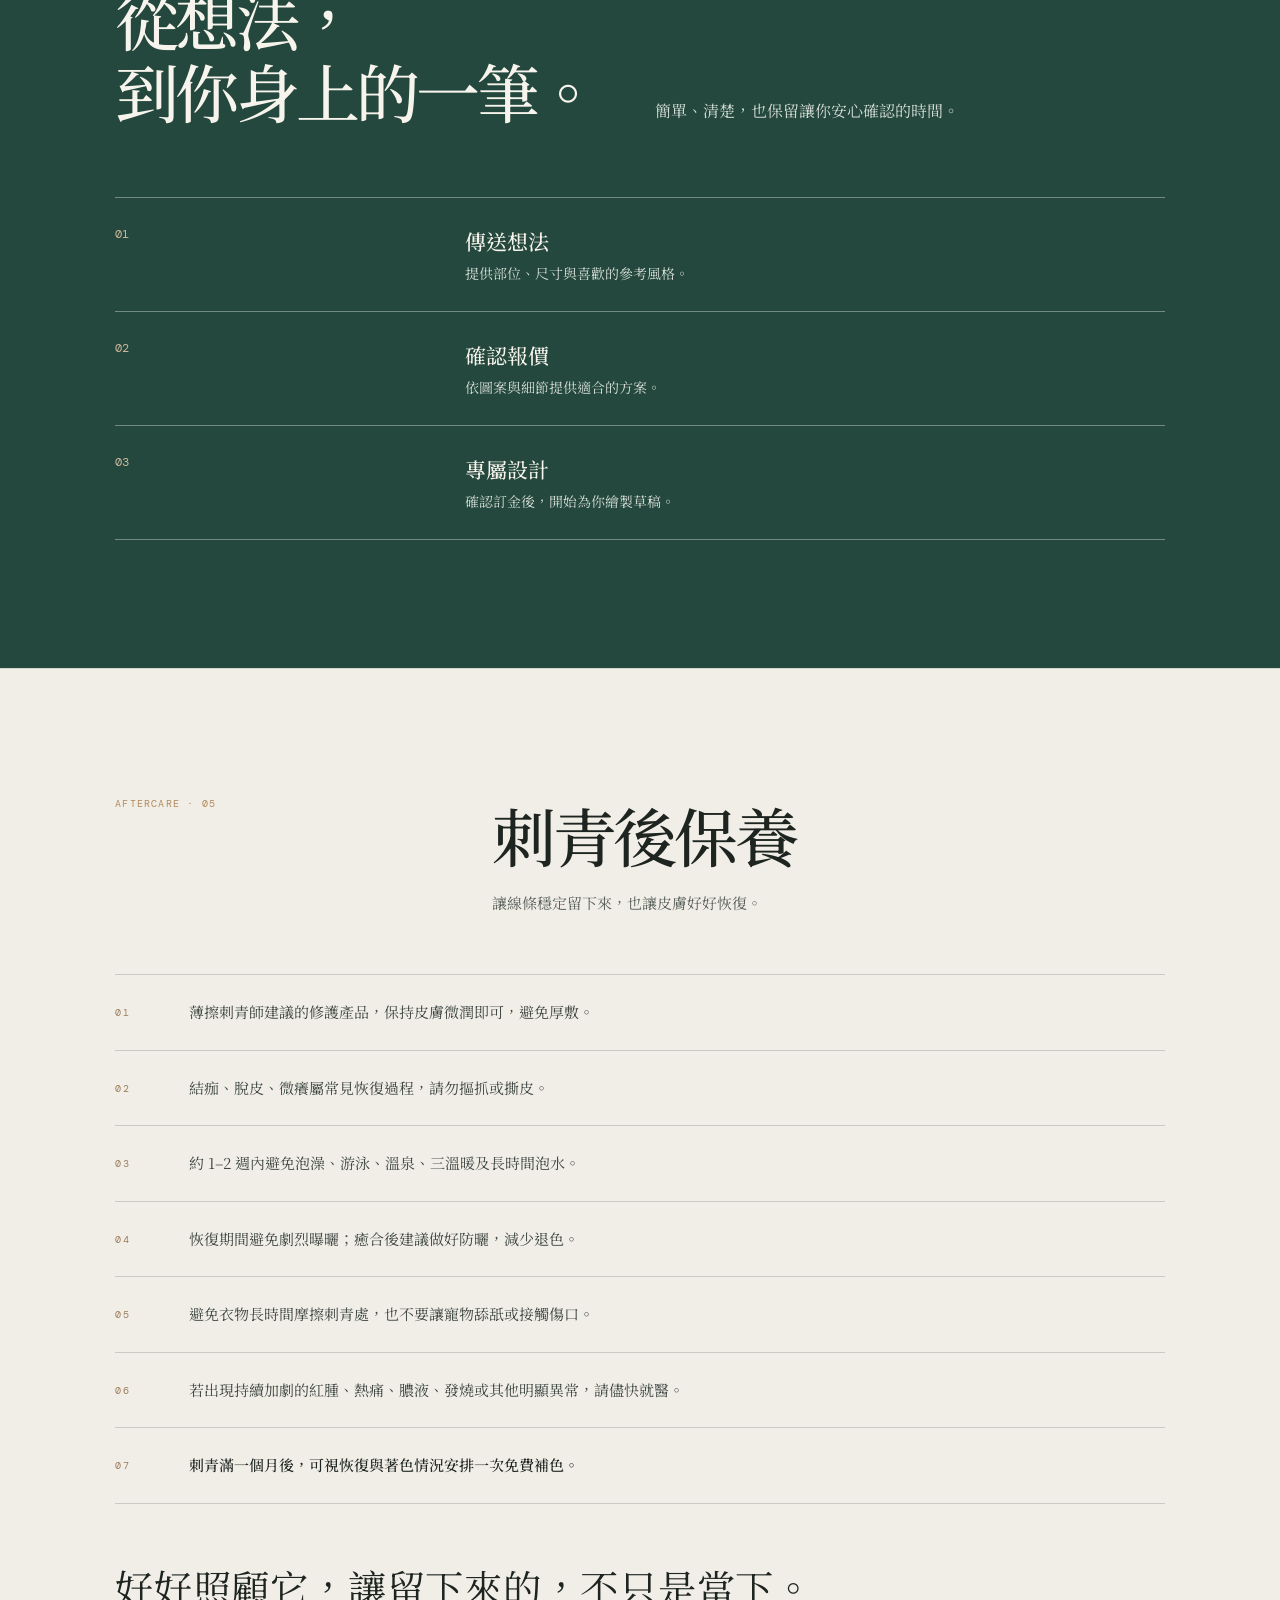
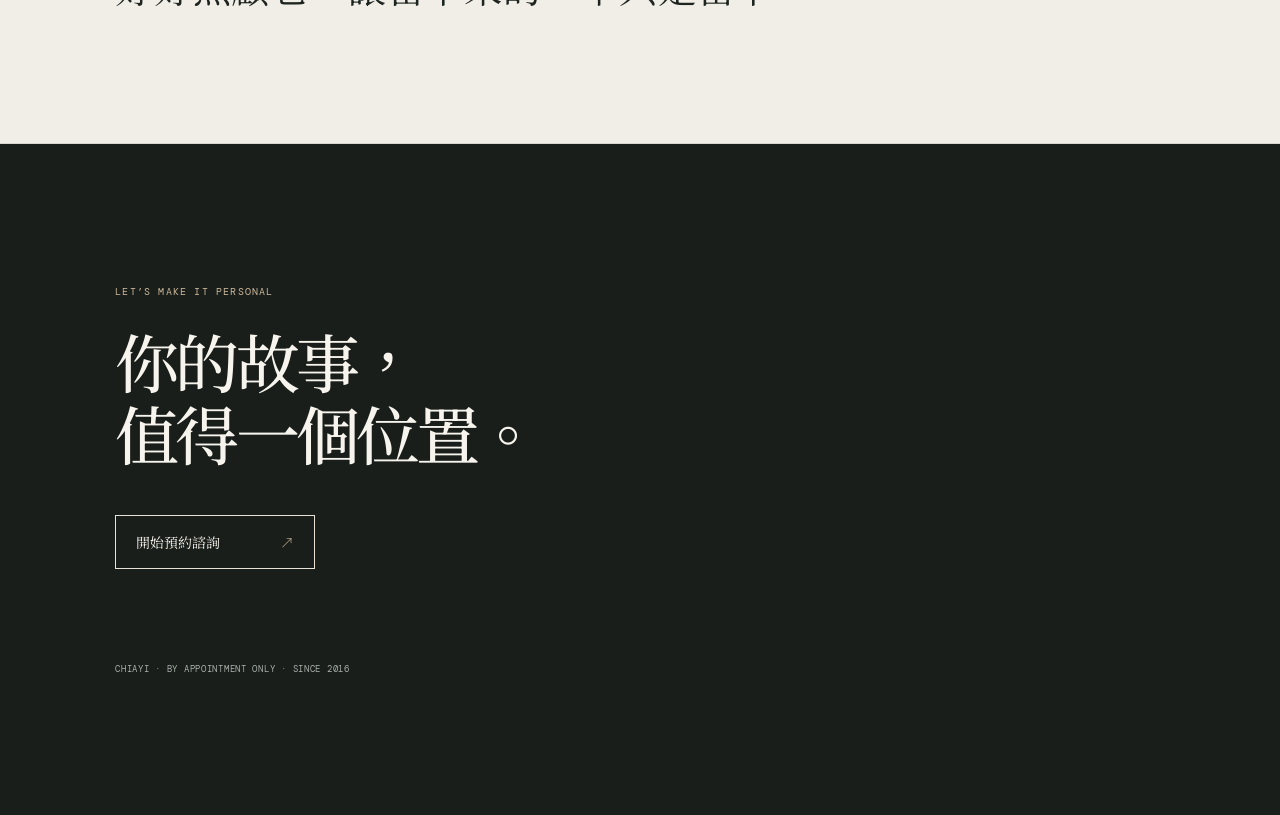
==== commit a7b17178: "Make work captions neutral until image mapping is confirmed" ====
--- a/small-tattoo/index.html
+++ b/small-tattoo/index.html
@@ -6,7 +6,7 @@
   <meta name="theme-color" content="#f6f3ec" />
   <title>嘉義微刺青｜Small Tattoo Chiayi</title>
   <meta name="description" content="嘉義預約制韓系細線與微刺青工作室。" />
-  <link rel="stylesheet" href="style.css?v=20260904-0605" />
+  <link rel="stylesheet" href="style.css?v=20260904-0612" />
   <style>
     .hero-copy{top:36% !important;}
     .hero-location{margin-left:7px !important;padding-left:0 !important;letter-spacing:.55em !important;}
@@ -50,12 +50,12 @@
       <div class="work-grid">
         <figure class="work-card featured"><img src="assets/floral.jpg" alt="花草細線刺青作品"><figcaption><span>01 / FLORAL STUDY</span><strong>細線花卉</strong></figcaption></figure>
         <figure class="work-card tall"><img src="assets/pet.jpg" alt="寵物紀念刺青作品"><figcaption><span>02 / MEMORY PIECE</span><strong>寵物紀念</strong></figcaption></figure>
-        <figure class="work-card wide"><img src="assets/1677507153-3504861884-g.jpg" alt="彩色飛鳥微刺青作品"><figcaption><span>03 / FREE FLIGHT</span><strong>彩色飛鳥</strong></figcaption></figure>
-        <figure class="work-card wide"><img src="assets/1677507157-2260312992-g.jpg" alt="手繪人物紀念刺青作品"><figcaption><span>04 / LITTLE MEMORY</span><strong>手繪人物</strong></figcaption></figure>
-        <figure class="work-card"><img src="assets/1677507153-4259601622-g.jpg" alt="銀杏與日期刺青作品"><figcaption><span>05 / GINKGO NOTE</span><strong>銀杏紀念</strong></figcaption></figure>
-        <figure class="work-card"><img src="assets/1677507157-2807037520-g.jpg" alt="細線英文文字刺青作品"><figcaption><span>06 / QUIET WORDS</span><strong>文字刺青</strong></figcaption></figure>
-        <figure class="work-card"><img src="assets/1736049538-2308725149-g.jpg" alt="數字排列微刺青作品"><figcaption><span>07 / PERSONAL CODE</span><strong>數字記號</strong></figcaption></figure>
-        <figure class="work-card"><img src="assets/MD_01684.jpg" alt="細線文字與圖像刺青作品"><figcaption><span>08 / PERSONAL MARK</span><strong>個人記號</strong></figcaption></figure>
+        <figure class="work-card wide"><img src="assets/1677507153-3504861884-g.jpg" alt="嘉義微刺青精選作品 03"><figcaption><span>03 / SELECTED WORK</span><strong>精選作品</strong></figcaption></figure>
+        <figure class="work-card wide"><img src="assets/1677507157-2260312992-g.jpg" alt="嘉義微刺青精選作品 04"><figcaption><span>04 / SELECTED WORK</span><strong>精選作品</strong></figcaption></figure>
+        <figure class="work-card"><img src="assets/1677507153-4259601622-g.jpg" alt="嘉義微刺青精選作品 05"><figcaption><span>05 / SELECTED WORK</span><strong>精選作品</strong></figcaption></figure>
+        <figure class="work-card"><img src="assets/1677507157-2807037520-g.jpg" alt="嘉義微刺青精選作品 06"><figcaption><span>06 / SELECTED WORK</span><strong>精選作品</strong></figcaption></figure>
+        <figure class="work-card"><img src="assets/1736049538-2308725149-g.jpg" alt="嘉義微刺青精選作品 07"><figcaption><span>07 / SELECTED WORK</span><strong>精選作品</strong></figcaption></figure>
+        <figure class="work-card"><img src="assets/MD_01684.jpg" alt="嘉義微刺青精選作品 08"><figcaption><span>08 / SELECTED WORK</span><strong>精選作品</strong></figcaption></figure>
       </div>
     </section>
     <section class="guide" id="guide"><p class="eyebrow">BOOKING GUIDE · 04</p><div class="guide-top"><h2>從想法，<br>到你身上的一筆。</h2><p>簡單、清楚，也保留讓你安心確認的時間。</p></div><ol><li><span>01</span><div><b>傳送想法</b><p>提供部位、尺寸與喜歡的參考風格。</p></div></li><li><span>02</span><div><b>確認報價</b><p>依圖案與細節提供適合的方案。</p></div></li><li><span>03</span><div><b>專屬設計</b><p>確認訂金後，開始為你繪製草稿。</p></div></li></ol></section>
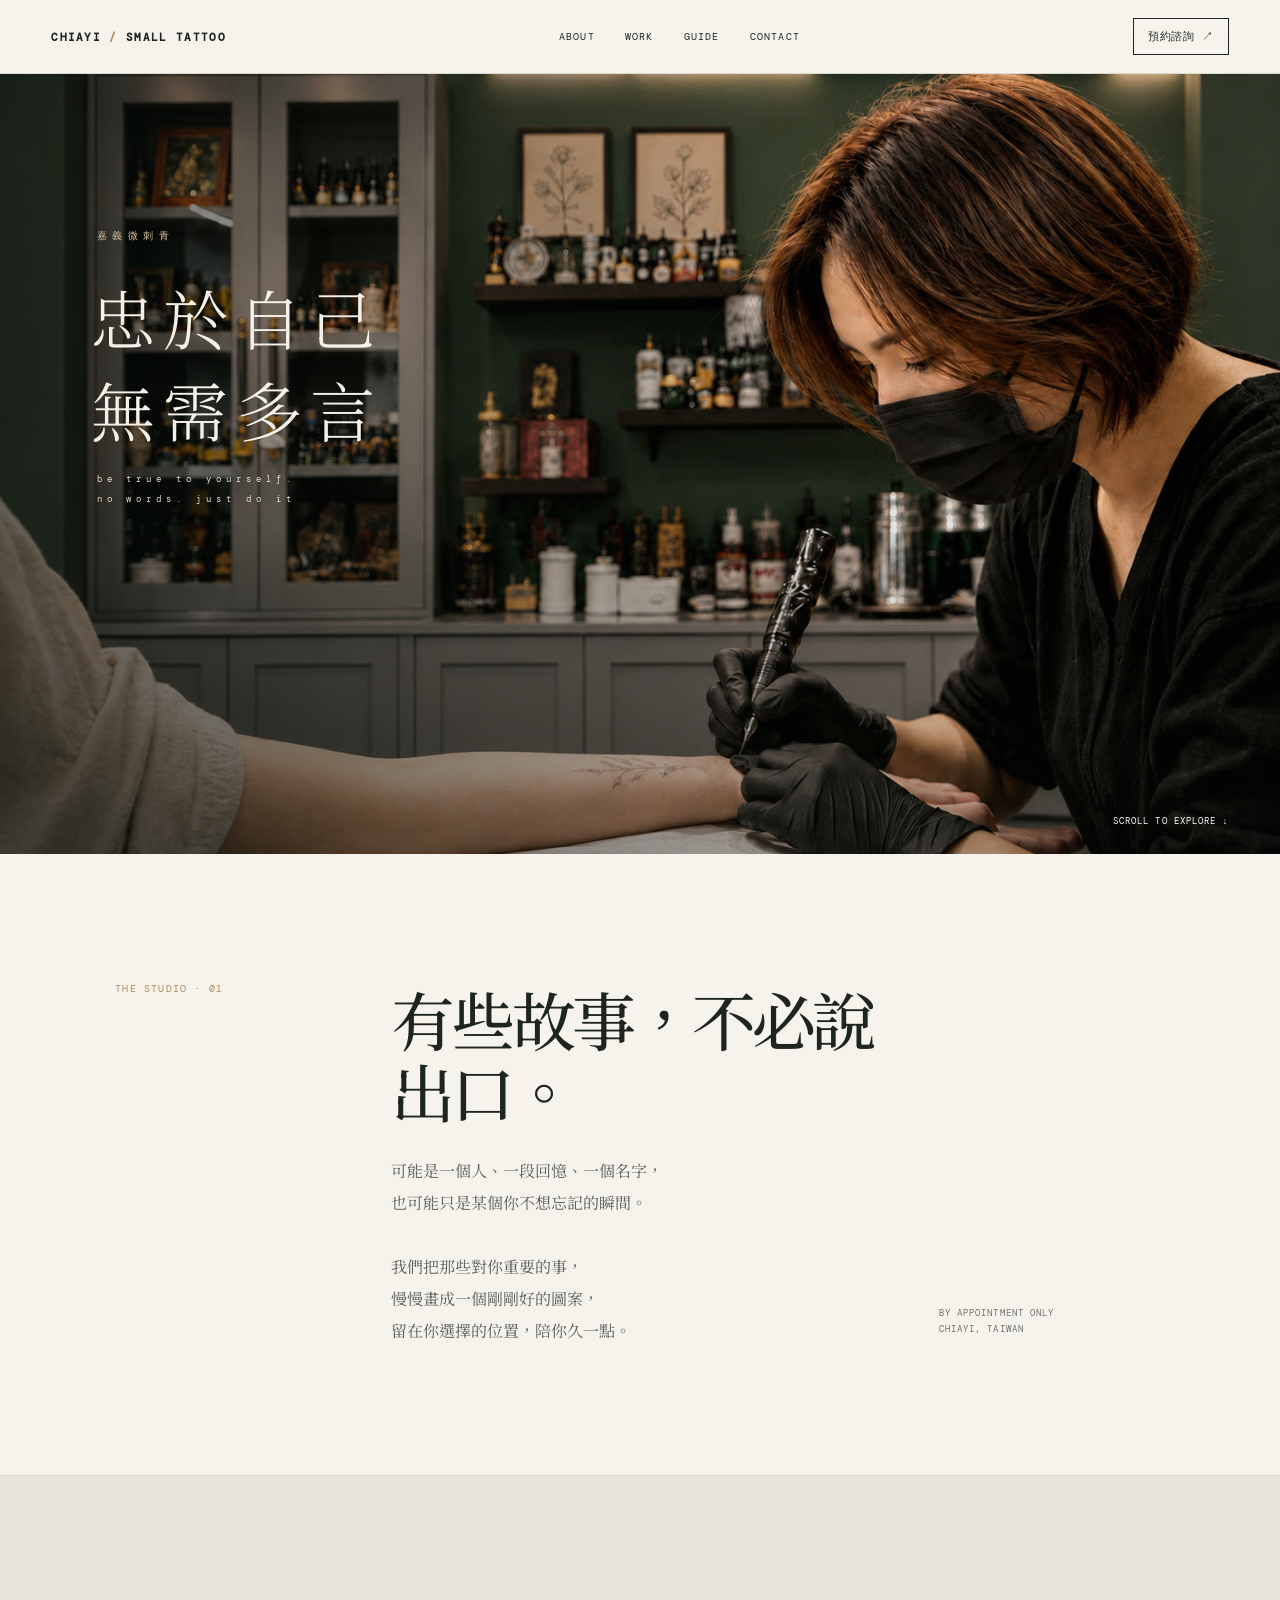
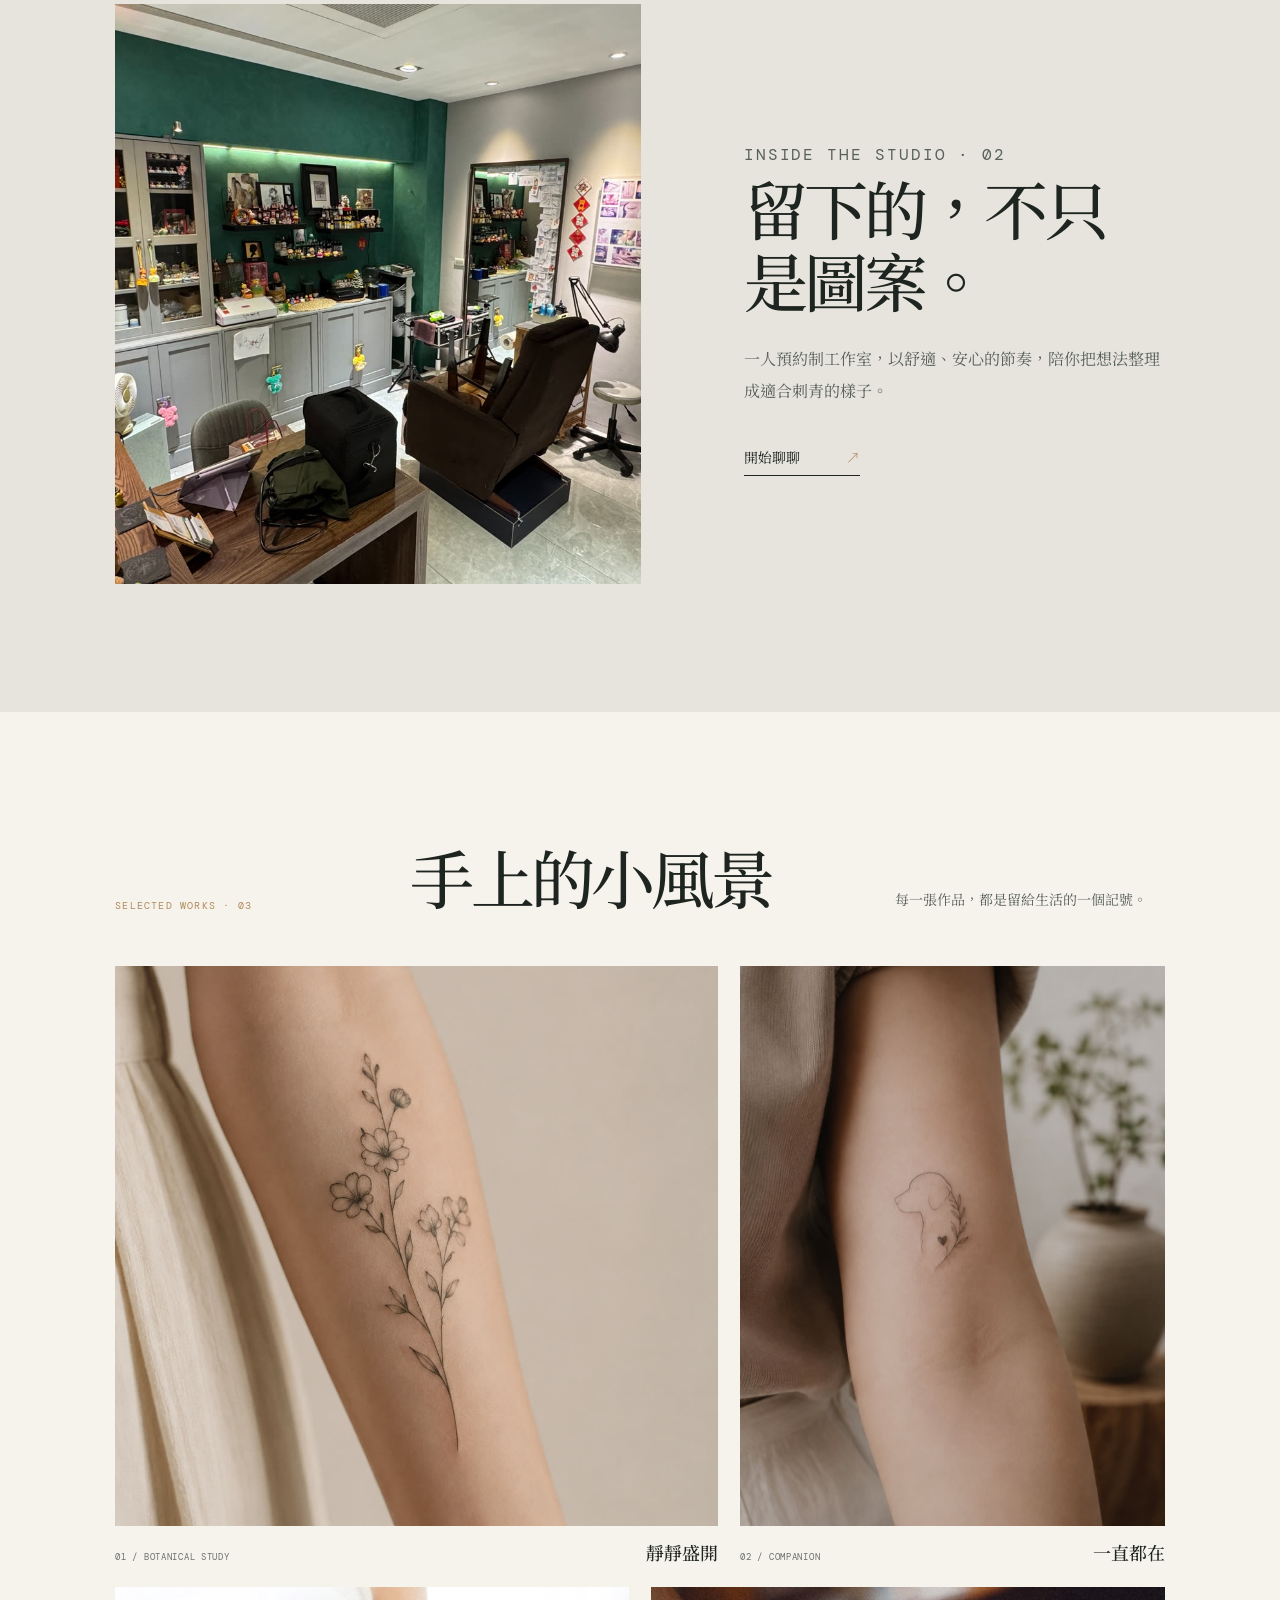
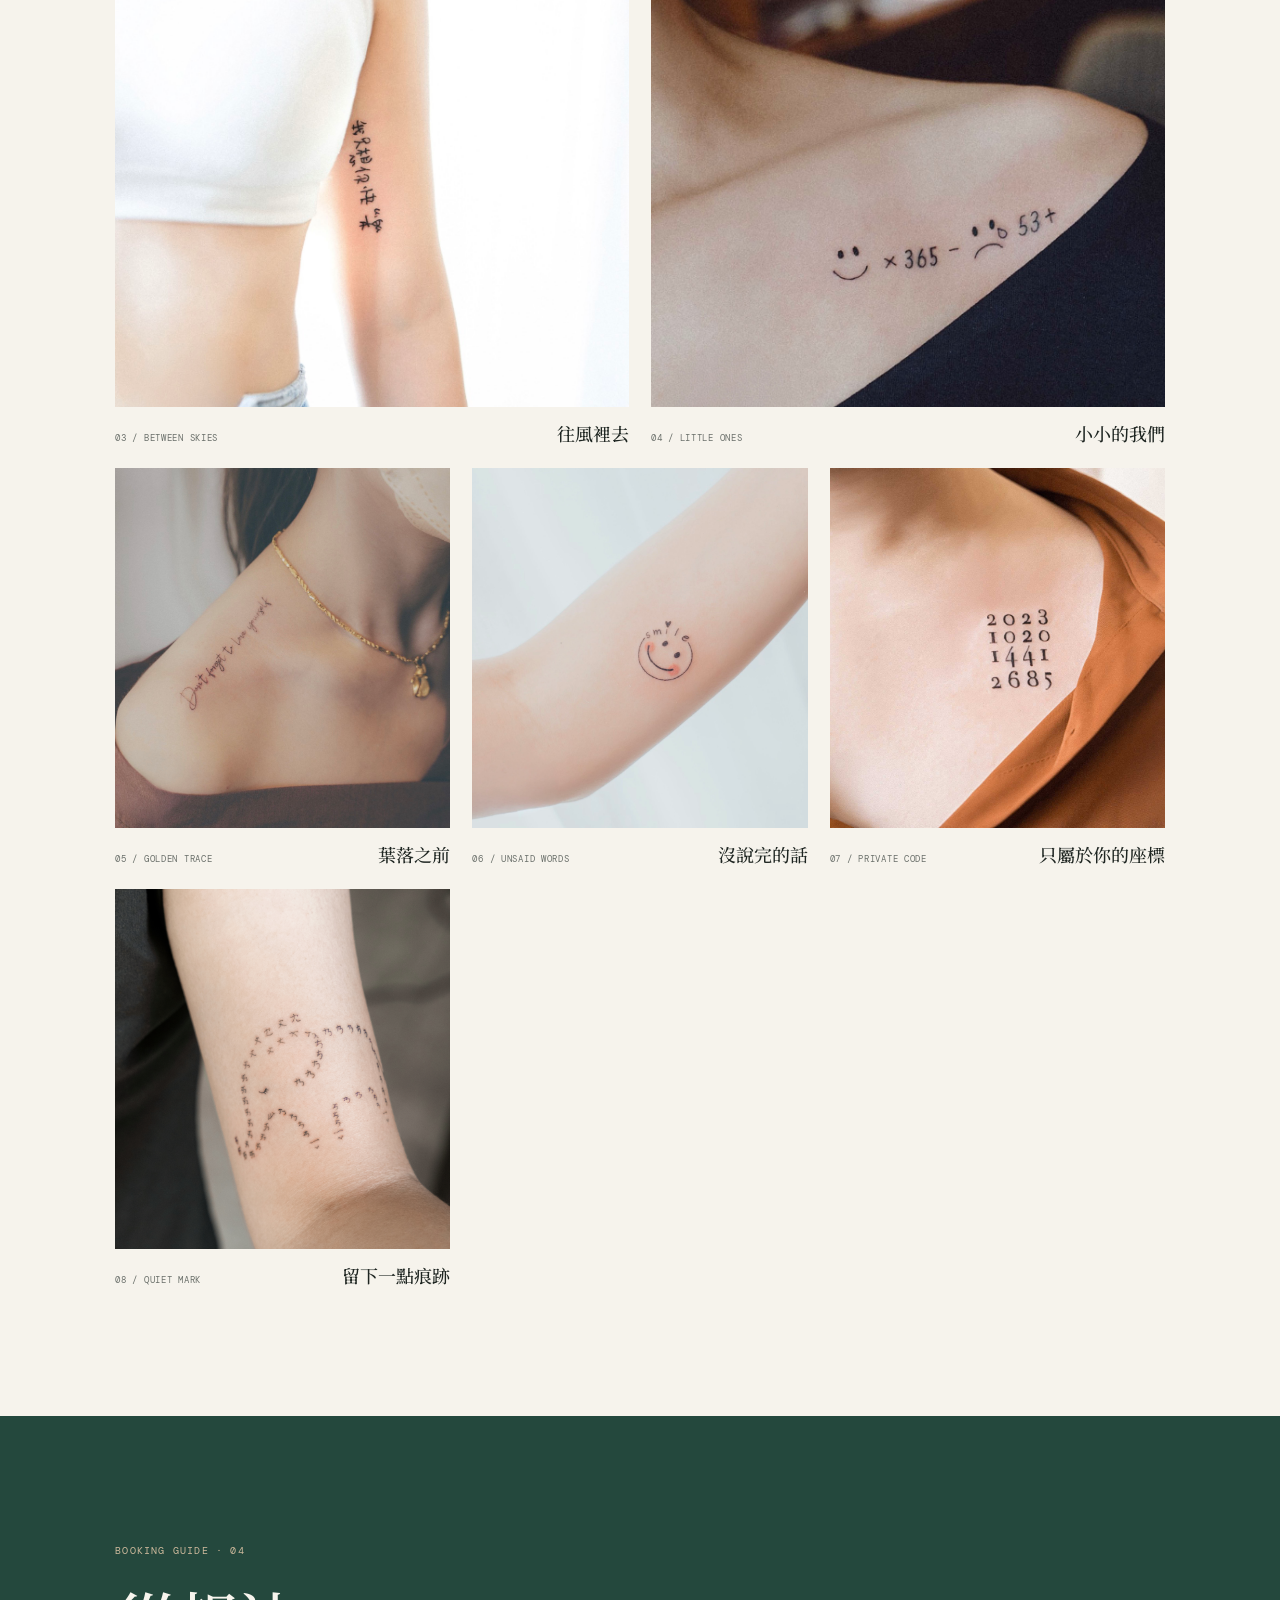
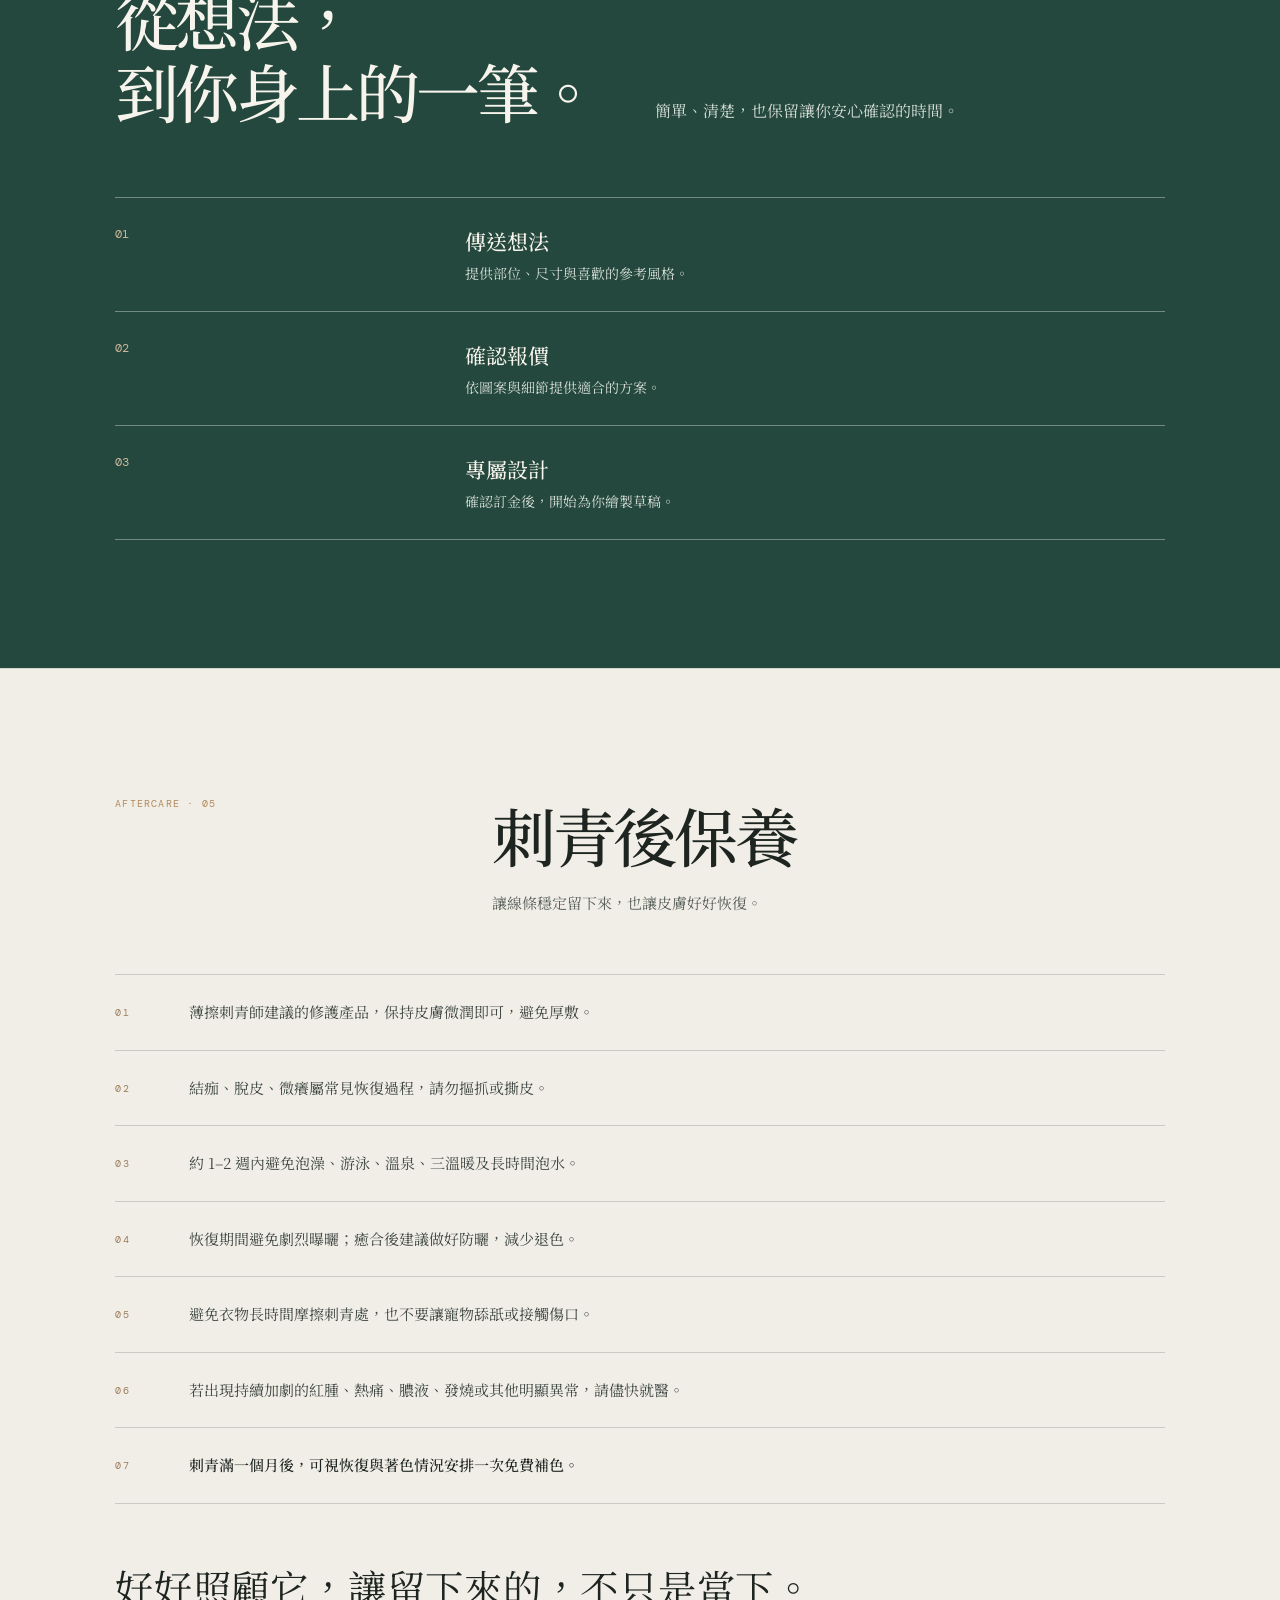
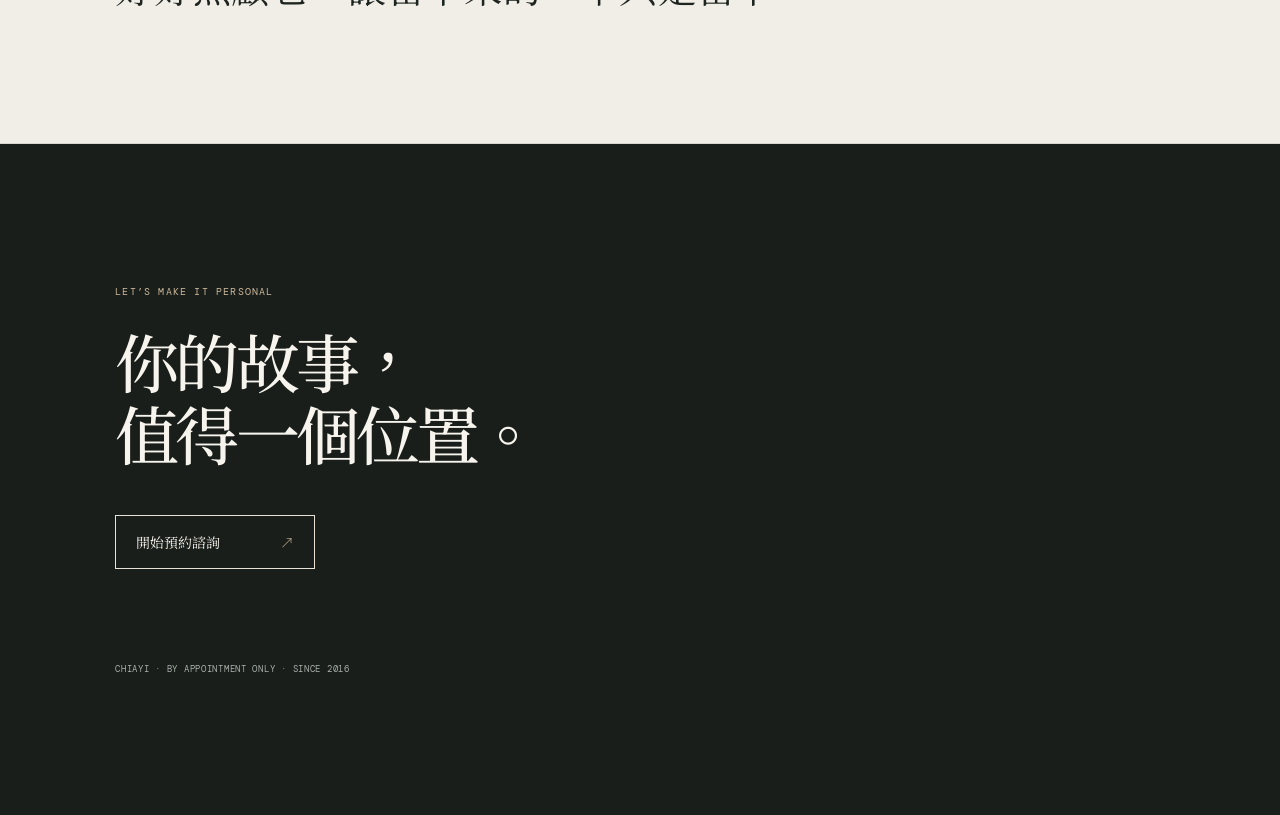
==== commit c2186b0f: "Give gallery works art-style titles" ====
--- a/small-tattoo/index.html
+++ b/small-tattoo/index.html
@@ -6,7 +6,7 @@
   <meta name="theme-color" content="#f6f3ec" />
   <title>嘉義微刺青｜Small Tattoo Chiayi</title>
   <meta name="description" content="嘉義預約制韓系細線與微刺青工作室。" />
-  <link rel="stylesheet" href="style.css?v=20260904-0612" />
+  <link rel="stylesheet" href="style.css?v=20260904-0618" />
   <style>
     .hero-copy{top:36% !important;}
     .hero-location{margin-left:7px !important;padding-left:0 !important;letter-spacing:.55em !important;}
@@ -48,14 +48,14 @@
     <section class="works" id="work">
       <div class="section-head"><p class="eyebrow">SELECTED WORKS · 03</p><h2>手上的小風景</h2><p>每一張作品，都是留給生活的一個記號。</p></div>
       <div class="work-grid">
-        <figure class="work-card featured"><img src="assets/floral.jpg" alt="花草細線刺青作品"><figcaption><span>01 / FLORAL STUDY</span><strong>細線花卉</strong></figcaption></figure>
-        <figure class="work-card tall"><img src="assets/pet.jpg" alt="寵物紀念刺青作品"><figcaption><span>02 / MEMORY PIECE</span><strong>寵物紀念</strong></figcaption></figure>
-        <figure class="work-card wide"><img src="assets/1677507153-3504861884-g.jpg" alt="嘉義微刺青精選作品 03"><figcaption><span>03 / SELECTED WORK</span><strong>精選作品</strong></figcaption></figure>
-        <figure class="work-card wide"><img src="assets/1677507157-2260312992-g.jpg" alt="嘉義微刺青精選作品 04"><figcaption><span>04 / SELECTED WORK</span><strong>精選作品</strong></figcaption></figure>
-        <figure class="work-card"><img src="assets/1677507153-4259601622-g.jpg" alt="嘉義微刺青精選作品 05"><figcaption><span>05 / SELECTED WORK</span><strong>精選作品</strong></figcaption></figure>
-        <figure class="work-card"><img src="assets/1677507157-2807037520-g.jpg" alt="嘉義微刺青精選作品 06"><figcaption><span>06 / SELECTED WORK</span><strong>精選作品</strong></figcaption></figure>
-        <figure class="work-card"><img src="assets/1736049538-2308725149-g.jpg" alt="嘉義微刺青精選作品 07"><figcaption><span>07 / SELECTED WORK</span><strong>精選作品</strong></figcaption></figure>
-        <figure class="work-card"><img src="assets/MD_01684.jpg" alt="嘉義微刺青精選作品 08"><figcaption><span>08 / SELECTED WORK</span><strong>精選作品</strong></figcaption></figure>
+        <figure class="work-card featured"><img src="assets/floral.jpg" alt="花草細線刺青作品"><figcaption><span>01 / BOTANICAL STUDY</span><strong>靜靜盛開</strong></figcaption></figure>
+        <figure class="work-card tall"><img src="assets/pet.jpg" alt="寵物紀念刺青作品"><figcaption><span>02 / COMPANION</span><strong>一直都在</strong></figcaption></figure>
+        <figure class="work-card wide"><img src="assets/1677507153-3504861884-g.jpg" alt="嘉義微刺青作品"><figcaption><span>03 / BETWEEN SKIES</span><strong>往風裡去</strong></figcaption></figure>
+        <figure class="work-card wide"><img src="assets/1677507157-2260312992-g.jpg" alt="嘉義微刺青作品"><figcaption><span>04 / LITTLE ONES</span><strong>小小的我們</strong></figcaption></figure>
+        <figure class="work-card"><img src="assets/1677507153-4259601622-g.jpg" alt="嘉義微刺青作品"><figcaption><span>05 / GOLDEN TRACE</span><strong>葉落之前</strong></figcaption></figure>
+        <figure class="work-card"><img src="assets/1677507157-2807037520-g.jpg" alt="嘉義微刺青作品"><figcaption><span>06 / UNSAID WORDS</span><strong>沒說完的話</strong></figcaption></figure>
+        <figure class="work-card"><img src="assets/1736049538-2308725149-g.jpg" alt="嘉義微刺青作品"><figcaption><span>07 / PRIVATE CODE</span><strong>只屬於你的座標</strong></figcaption></figure>
+        <figure class="work-card"><img src="assets/MD_01684.jpg" alt="嘉義微刺青作品"><figcaption><span>08 / QUIET MARK</span><strong>留下一點痕跡</strong></figcaption></figure>
       </div>
     </section>
     <section class="guide" id="guide"><p class="eyebrow">BOOKING GUIDE · 04</p><div class="guide-top"><h2>從想法，<br>到你身上的一筆。</h2><p>簡單、清楚，也保留讓你安心確認的時間。</p></div><ol><li><span>01</span><div><b>傳送想法</b><p>提供部位、尺寸與喜歡的參考風格。</p></div></li><li><span>02</span><div><b>確認報價</b><p>依圖案與細節提供適合的方案。</p></div></li><li><span>03</span><div><b>專屬設計</b><p>確認訂金後，開始為你繪製草稿。</p></div></li></ol></section>
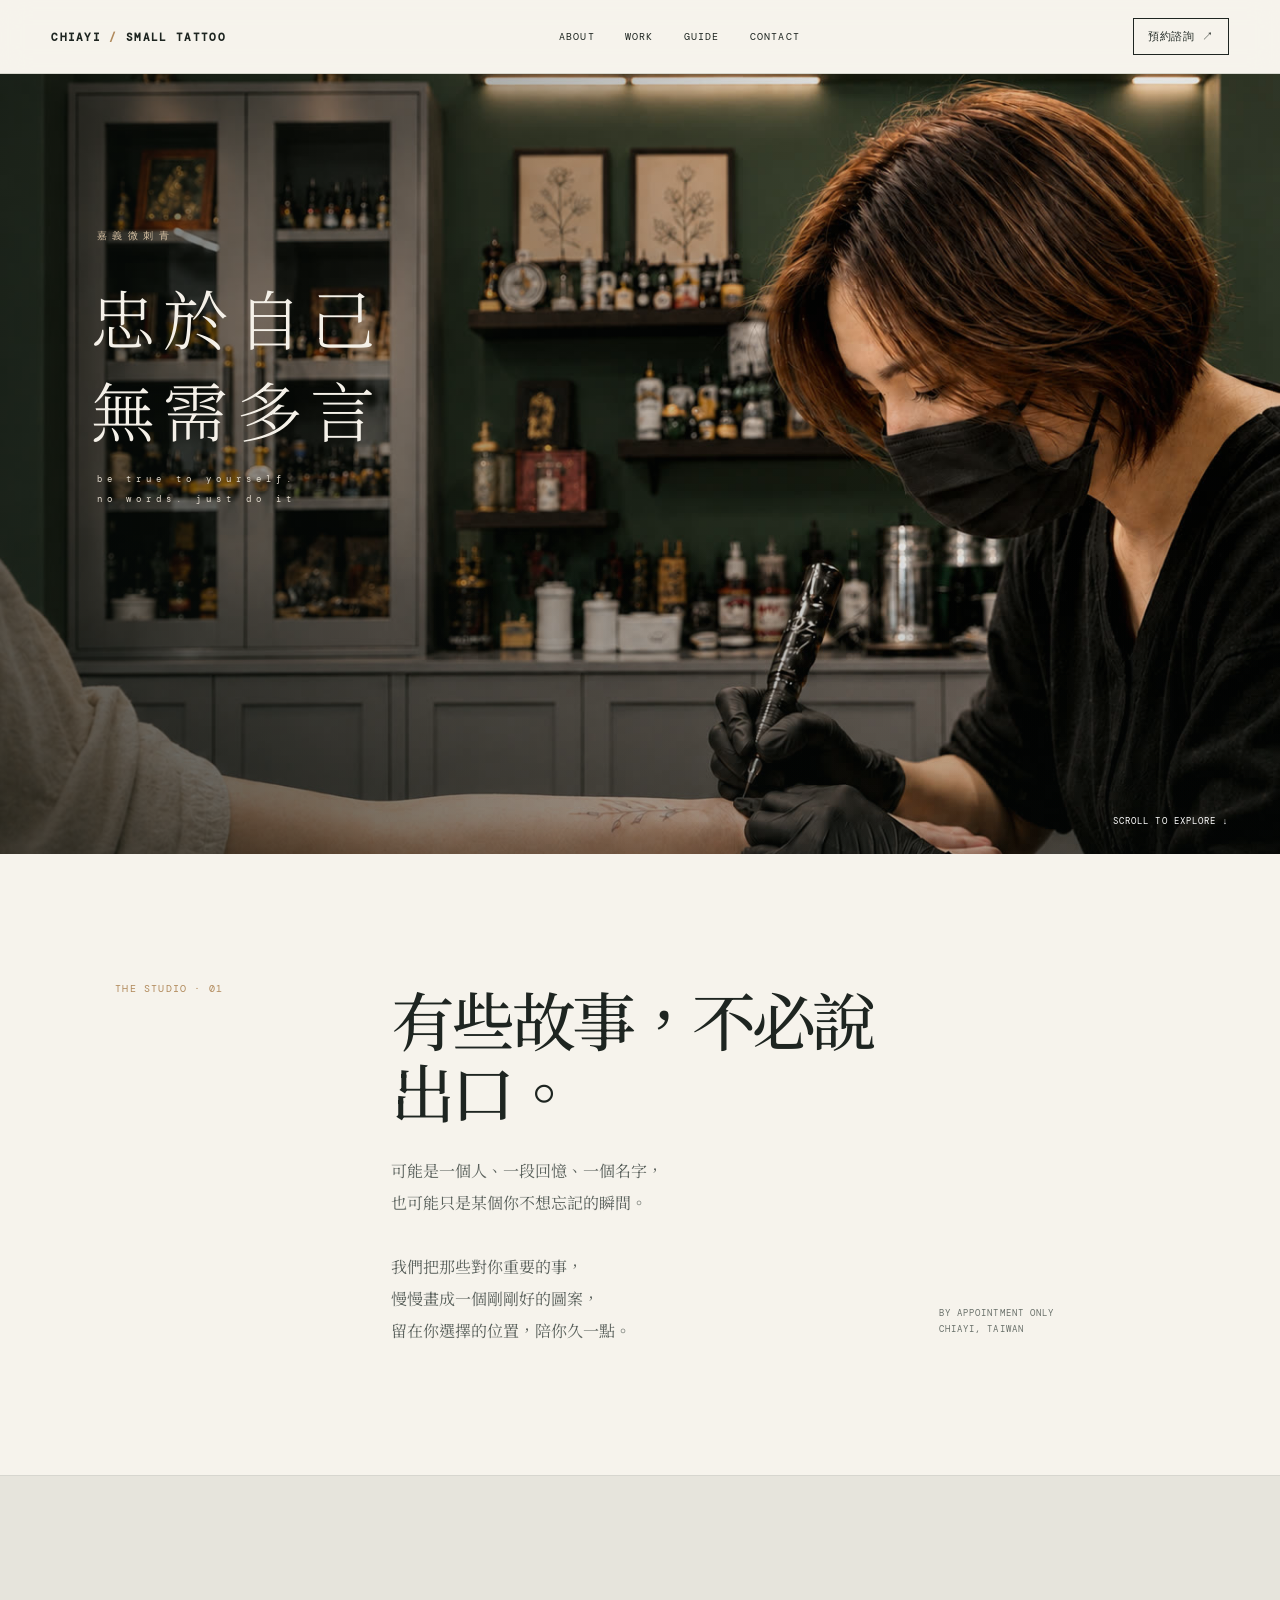
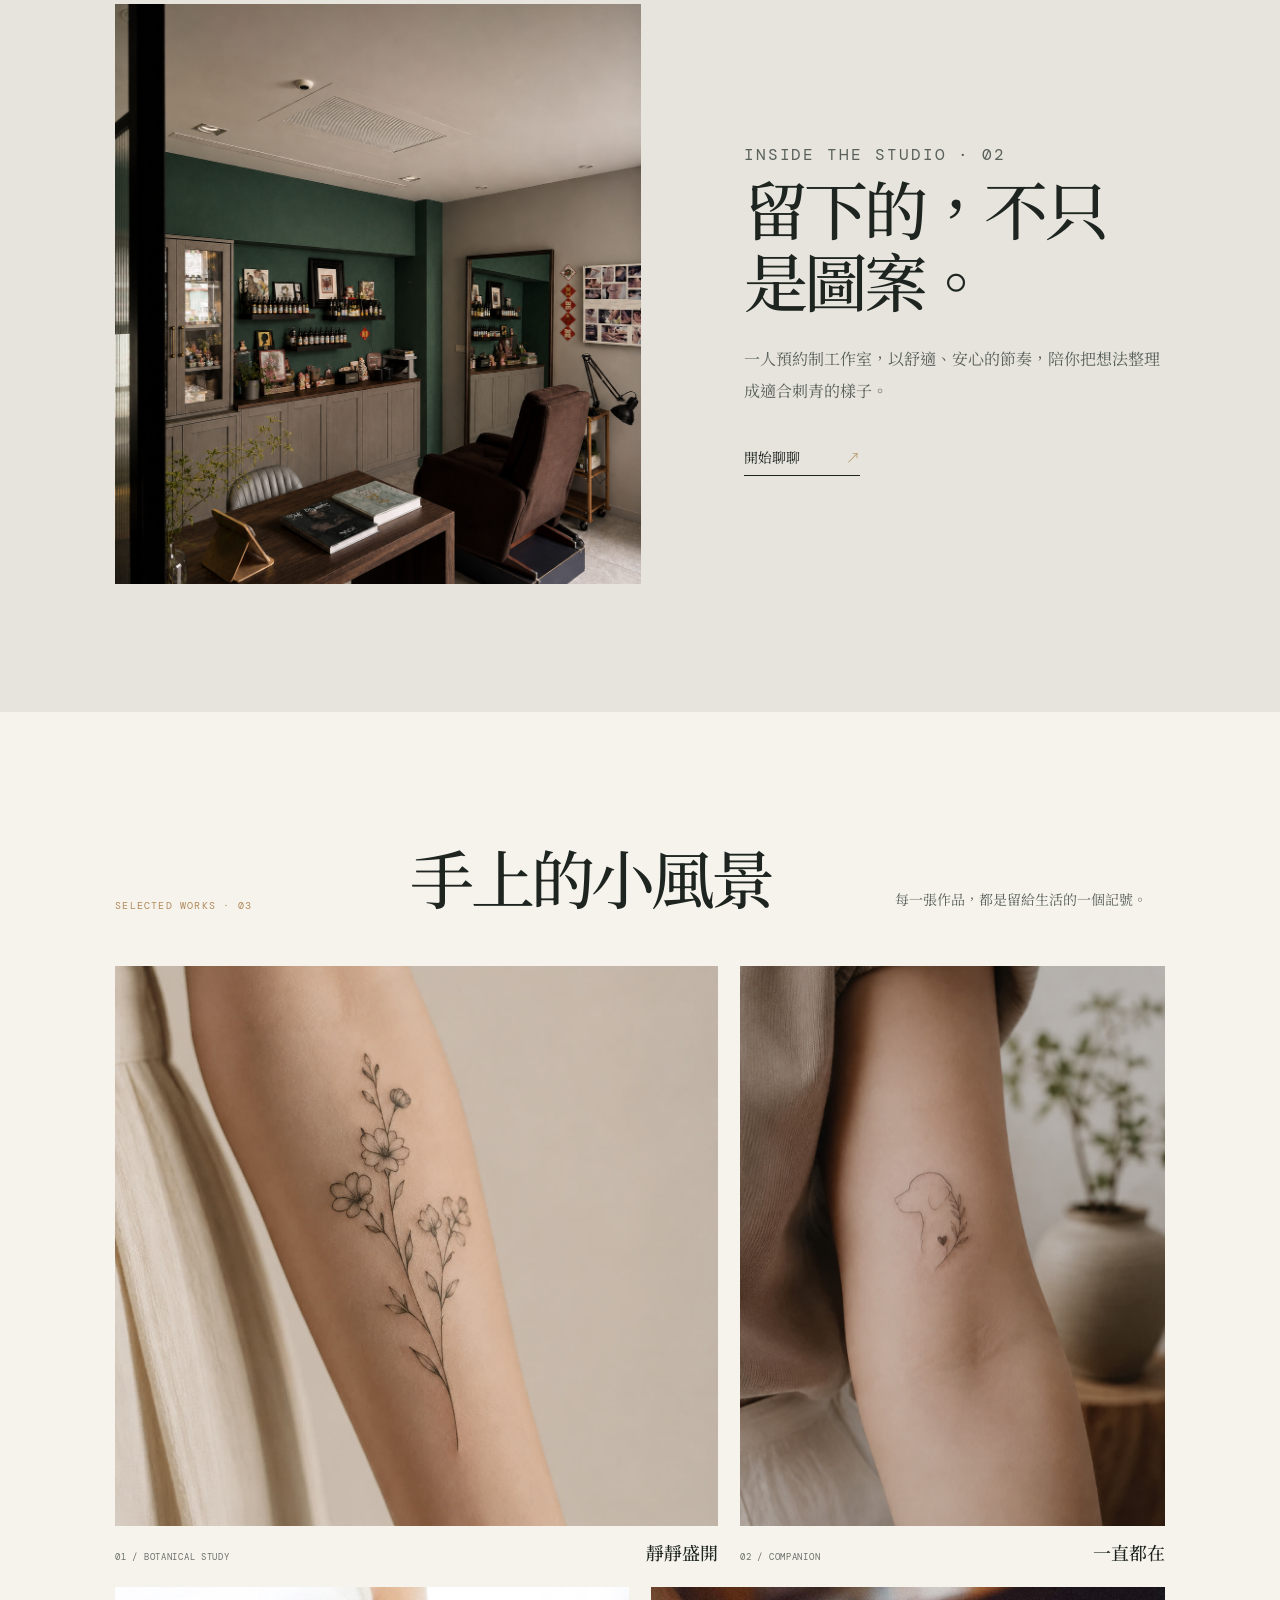
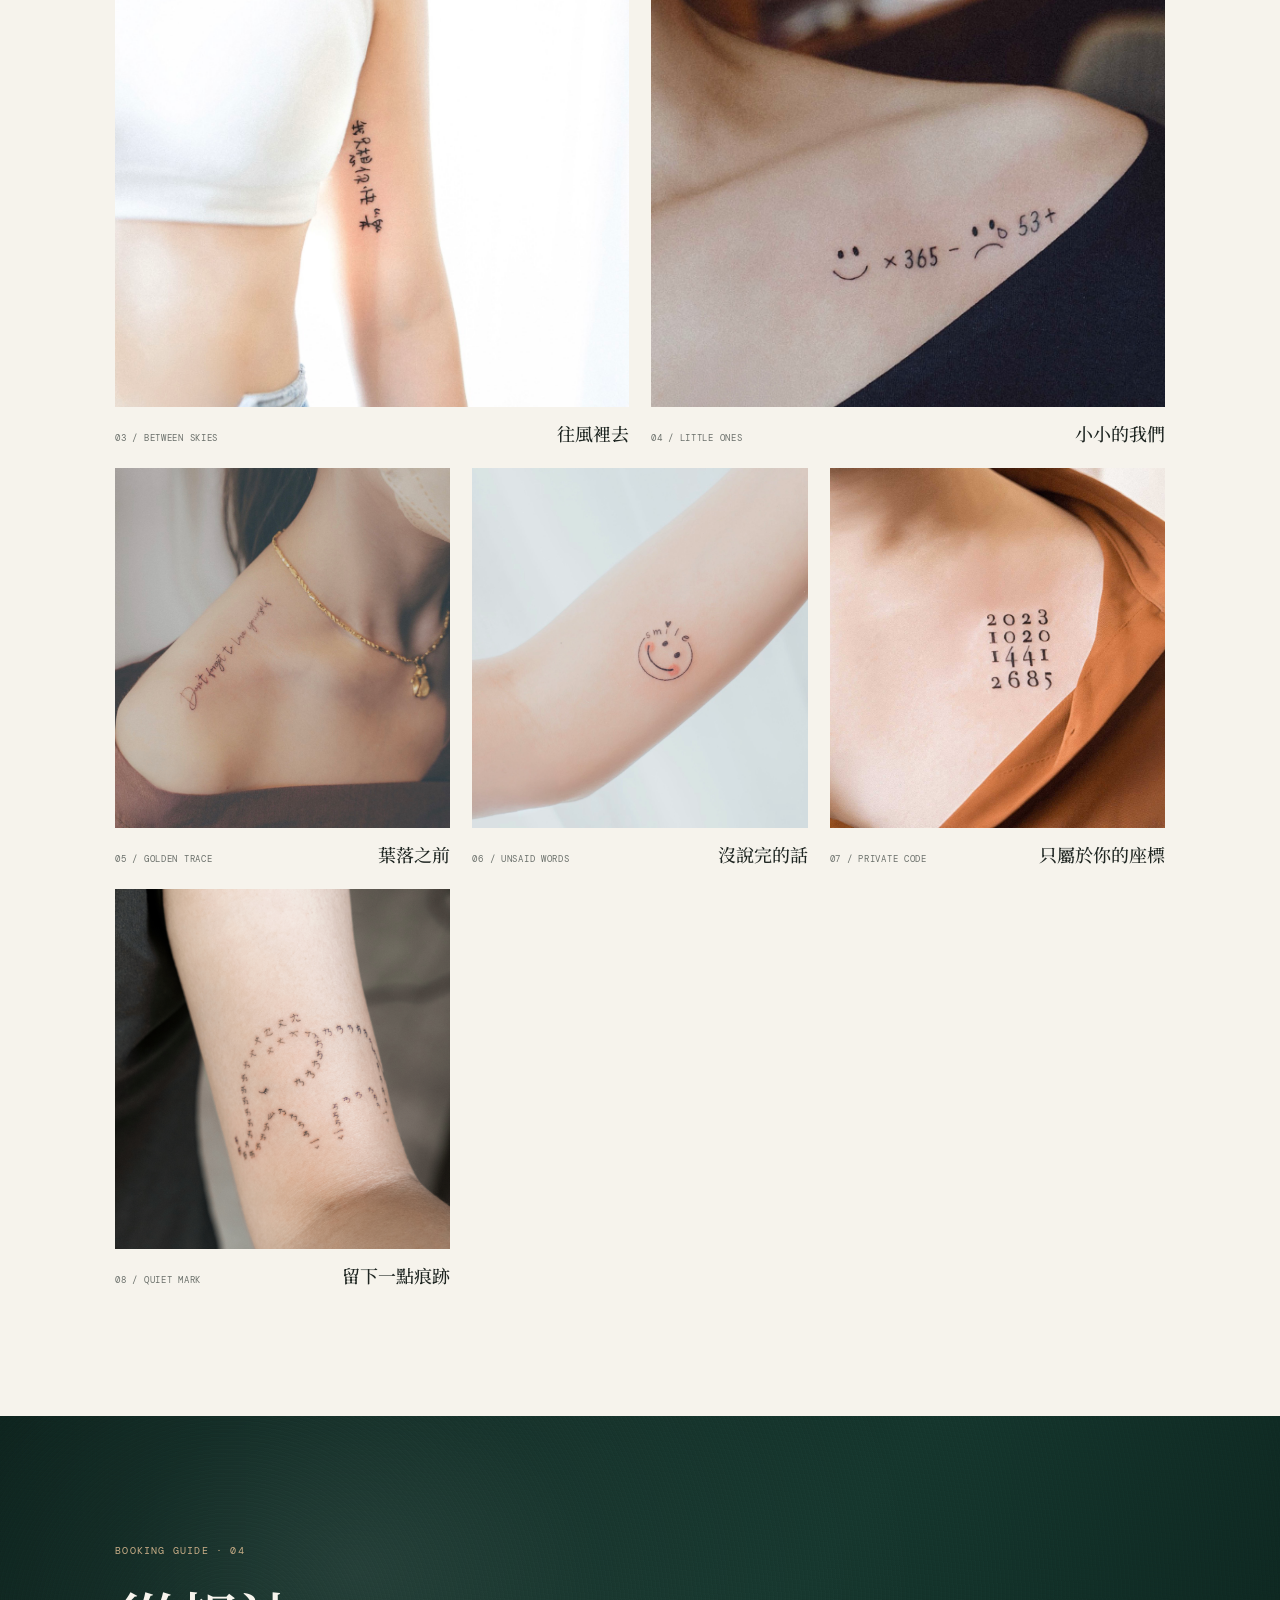
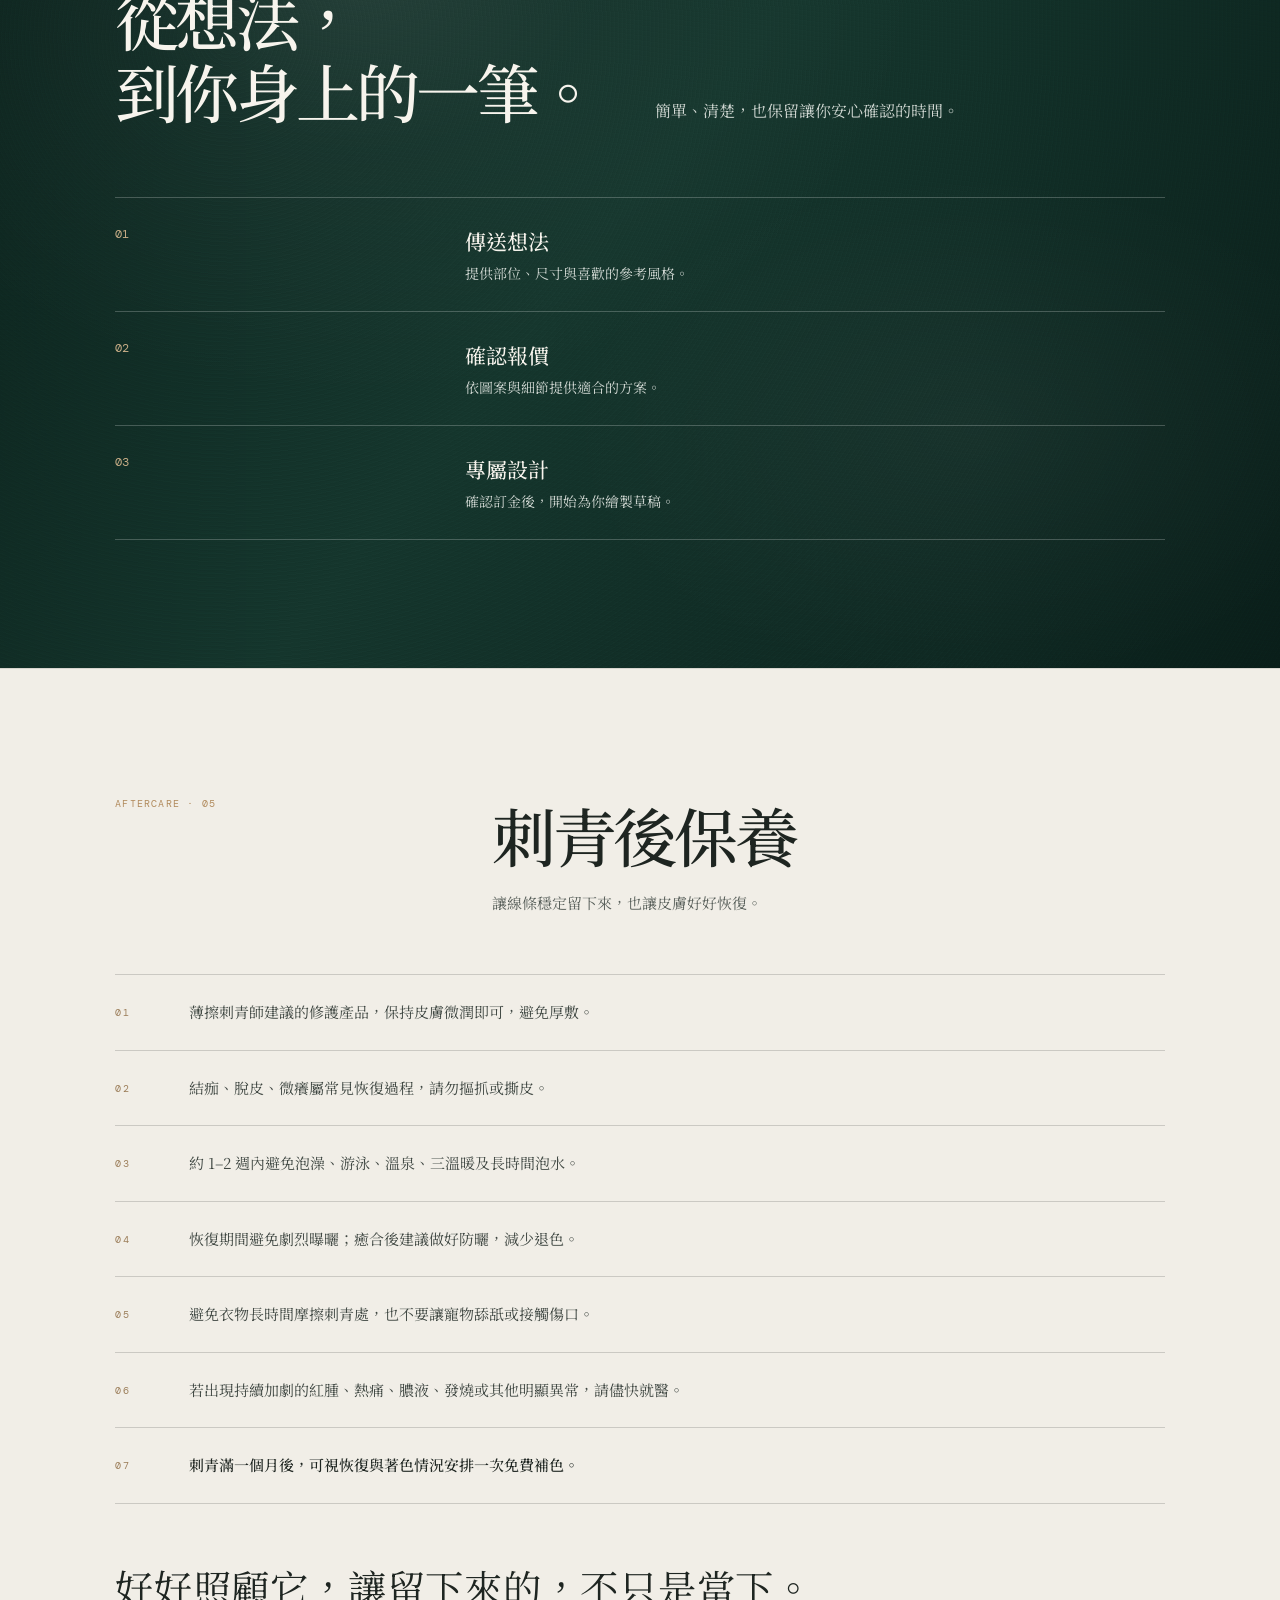
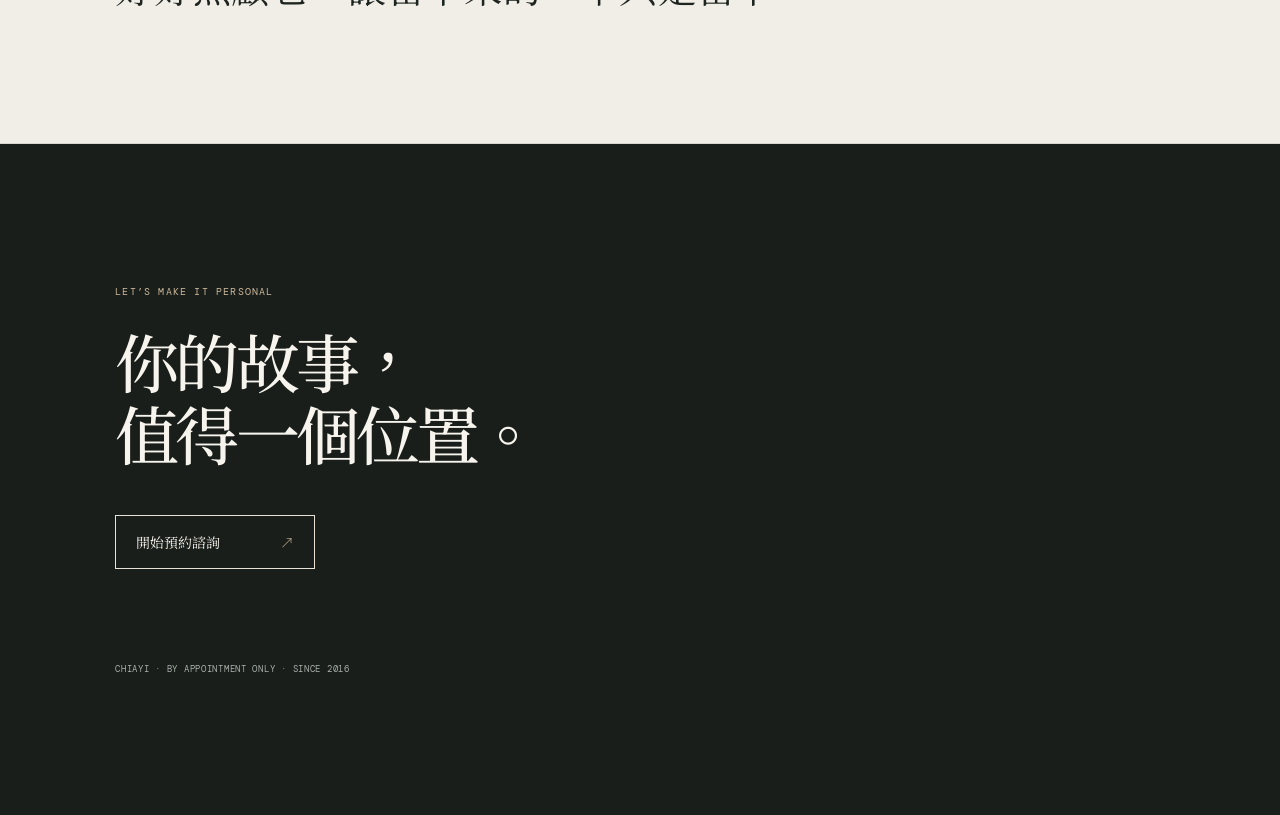
==== commit fe527a23: "Use newly uploaded studio photo in studio section" ====
--- a/small-tattoo/index.html
+++ b/small-tattoo/index.html
@@ -44,7 +44,7 @@
       <div class="scroll">SCROLL TO EXPLORE ↓</div>
     </section>
     <section class="intro" id="about"><p class="eyebrow">THE STUDIO · 01</p><div><h2>有些故事，不必說出口。</h2><p>可能是一個人、一段回憶、一個名字，<br>也可能只是某個你不想忘記的瞬間。<br><br>我們把那些對你重要的事，<br>慢慢畫成一個剛剛好的圖案，<br>留在你選擇的位置，陪你久一點。</p></div><p class="note">BY APPOINTMENT ONLY<br>CHIAYI, TAIWAN</p></section>
-    <section class="studio"><div class="studio-image"><img src="assets/studio.jpg" alt="嘉義微刺青工作室空間"></div><div class="studio-copy"><p class="eyebrow">INSIDE THE STUDIO · 02</p><h2>留下的，不只是圖案。</h2><p>一人預約制工作室，以舒適、安心的節奏，陪你把想法整理成適合刺青的樣子。</p><a href="https://www.facebook.com/tattoo16888/" target="_blank" rel="noreferrer">開始聊聊 <b>↗</b></a></div></section>
+    <section class="studio"><div class="studio-image"><img src="assets/a2f2417d-bae5-402a-9c69-1bf145ee120d.png" alt="嘉義微刺青工作室空間"></div><div class="studio-copy"><p class="eyebrow">INSIDE THE STUDIO · 02</p><h2>留下的，不只是圖案。</h2><p>一人預約制工作室，以舒適、安心的節奏，陪你把想法整理成適合刺青的樣子。</p><a href="https://www.facebook.com/tattoo16888/" target="_blank" rel="noreferrer">開始聊聊 <b>↗</b></a></div></section>
     <section class="works" id="work">
       <div class="section-head"><p class="eyebrow">SELECTED WORKS · 03</p><h2>手上的小風景</h2><p>每一張作品，都是留給生活的一個記號。</p></div>
       <div class="work-grid">
--- a/small-tattoo/style.css
+++ b/small-tattoo/style.css
@@ -1,2 +1,2 @@
 @import url('https://fonts.googleapis.com/css2?family=DM+Mono&family=DM+Serif+Display:ital@0;1&family=Noto+Serif+TC:wght@300;400;500;600&display=swap');
-:root{--ink:#1e2521;--paper:#f6f3ec;--mist:#e6e4dc;--pine:#24483d;--gold:#b18a5c}*{box-sizing:border-box}html{scroll-behavior:smooth}body{margin:0;background:var(--paper);color:var(--ink);font-family:'Noto Serif TC',serif}a{color:inherit;text-decoration:none}.nav{height:74px;padding:0 clamp(20px,4vw,60px);display:flex;align-items:center;justify-content:space-between;border-bottom:1px solid rgba(30,37,33,.14);background:rgba(246,243,236,.92);position:fixed;inset:0 0 auto;z-index:10;backdrop-filter:blur(14px)}.brand,.nav nav,.book,.eyebrow,.scroll,.note{font-family:'DM Mono',monospace;letter-spacing:.12em;font-size:11px}.brand{font-weight:700}.brand i{font-style:normal;color:var(--gold)}.nav nav{display:flex;gap:30px;font-size:10px}.nav nav a:hover{color:var(--gold)}.book{padding:10px 14px;border:1px solid var(--ink);letter-spacing:.06em}.hero{margin-top:74px;height:min(780px,calc(100vh - 74px));min-height:580px;position:relative;overflow:hidden;background:#383d38}.hero-video{width:100%;height:100%;object-fit:cover;object-position:center 53%;display:block}.hero-shade{position:absolute;inset:0;background:linear-gradient(90deg,rgba(8,14,11,.62),rgba(8,14,11,.10) 68%),linear-gradient(0deg,rgba(8,14,11,.26),transparent 42%)}.hero-copy{position:absolute;z-index:1;left:clamp(24px,7vw,112px);top:42%;transform:translateY(-45%);color:#fff}.hero-location{font-family:'DM Mono',monospace;letter-spacing:.24em;font-size:10px;color:#d7c1a3;margin:0 0 28px}.hero h1{font-family:'Noto Serif TC',serif;font-size:clamp(42px,5.1vw,76px);font-weight:300;line-height:1.42;letter-spacing:.13em;margin:0;color:#f5f1e9}.hero-en{font-family:'DM Mono',monospace;font-size:9px;letter-spacing:.55em;text-transform:lowercase;color:#e6ded1;margin:26px 0 0;white-space:nowrap}.studio-sign{position:absolute;z-index:1;left:clamp(24px,7vw,112px);bottom:31px;color:rgba(255,255,255,.82);font-family:'Noto Serif TC',serif;font-size:11px;font-weight:400;letter-spacing:.42em;writing-mode:vertical-rl}.scroll{position:absolute;z-index:1;bottom:27px;right:clamp(22px,4vw,60px);color:#fff;font-size:9px}.intro,.studio,.works,.guide{padding:clamp(70px,10vw,150px) clamp(24px,9vw,150px)}.eyebrow{margin:0;color:var(--gold);font-size:10px}.intro{display:grid;grid-template-columns:1fr 2.2fr 1fr;gap:50px;border-bottom:1px solid rgba(30,37,33,.14)}h2{font-size:clamp(35px,5vw,72px);line-height:1.13;font-weight:500;letter-spacing:-.06em;margin:0}.intro div p,.studio-copy p,.guide-top p{line-height:2;color:#59605b;font-size:16px;max-width:490px;margin:28px 0 0}.note{align-self:end;color:#69706a;line-height:1.8;font-size:9px}.studio{background:var(--mist);display:grid;grid-template-columns:1.25fr 1fr;gap:clamp(36px,8vw,130px);align-items:center}.studio-image{height:580px;overflow:hidden}.studio-image img{width:100%;height:100%;object-fit:cover}.studio-copy a{display:inline-flex;gap:46px;margin-top:40px;font-size:14px;border-bottom:1px solid var(--ink);padding-bottom:8px}.studio-copy b{color:var(--gold)}.section-head{display:grid;grid-template-columns:1fr 1.7fr 1fr;gap:25px;align-items:end;margin-bottom:54px}.section-head>p:last-child{line-height:1.8;color:#59605b;font-size:14px;margin:0}.work-grid{display:grid;grid-template-columns:repeat(12,minmax(0,1fr));gap:22px 22px;align-items:start}.work-card{margin:0;grid-column:span 4}.work-card.featured{grid-column:span 7}.work-card.tall{grid-column:span 5}.work-card.wide{grid-column:span 6}.work-card img{width:100%;height:360px;object-fit:cover;display:block;background:#e7e2d9}.work-card.featured img{height:560px}.work-card.tall img{height:560px}.work-card.wide img{height:420px}.work-card figcaption{display:flex;justify-content:space-between;align-items:baseline;gap:14px;padding-top:13px}.work-card span{font-family:'DM Mono',monospace;color:#6b706b;font-size:9px;letter-spacing:.08em}.work-card strong{font-size:18px;font-weight:500}.work-card:nth-child(3) img{object-position:center 48%}.work-card:nth-child(4) img{object-position:center 44%}.work-card:nth-child(5) img{object-position:center 46%}.work-card:nth-child(6) img{object-position:center 42%}.work-card:nth-child(7) img{object-position:center 42%}.work-card:nth-child(8) img{object-position:center 36%}.guide{background:var(--pine);color:#f7f4ed}.guide .eyebrow{color:#cdb99c}.guide-top{display:grid;grid-template-columns:1fr 1fr;gap:30px;margin:25px 0 70px}.guide-top p{color:#d5ddd7;margin:0;align-self:end}.guide ol{list-style:none;margin:0;padding:0;border-top:1px solid rgba(255,255,255,.36)}.guide li{display:grid;grid-template-columns:1fr 2fr;padding:28px 0;border-bottom:1px solid rgba(255,255,255,.36)}.guide li>span{font-family:'DM Mono',monospace;color:#cdb99c;font-size:12px}.guide li b{font-size:21px;font-weight:500}.guide li p{margin:7px 0 0;color:#d5ddd7;font-size:14px}.contact{padding:clamp(80px,11vw,165px) clamp(24px,9vw,150px);background:#191e1a;color:#f7f4ed}.contact .eyebrow{color:#cdb99c}.contact h2{margin:26px 0 46px}.contact a{display:inline-flex;gap:60px;border:1px solid #e8e1d5;padding:16px 20px;font-size:14px}.contact a span{color:#cdb99c}.contact .foot{font-family:'DM Mono',monospace;color:#aab0aa;letter-spacing:.08em;font-size:9px;margin:94px 0 0}@media(max-width:760px){.nav{height:64px;padding:0 18px}.nav nav{display:none}.book{font-size:9px;padding:9px}.hero{margin-top:64px;min-height:620px}.hero-video{object-position:58% 50%}.hero-copy{left:25px;right:20px;top:40%;transform:translateY(-45%)}.hero-location{font-size:9px;margin-bottom:22px}.hero h1{font-size:clamp(38px,11vw,49px);line-height:1.48;letter-spacing:.09em}.hero-en{font-size:8px;letter-spacing:.38em;margin-top:22px}.studio-sign{left:25px;bottom:26px;font-size:9px;letter-spacing:.32em;writing-mode:horizontal-tb}.scroll{right:20px;bottom:25px;font-size:8px}.intro,.studio,.section-head,.guide-top{grid-template-columns:1fr}.intro{gap:26px}.note{display:none}.studio-image{height:370px}.studio-copy{padding-bottom:3px}.section-head{margin-bottom:32px}.work-grid{display:flex;gap:16px;overflow-x:auto;scroll-snap-type:x mandatory;padding-bottom:12px;margin-right:-24px;padding-right:24px}.work-grid::-webkit-scrollbar{display:none}.work-card,.work-card.featured,.work-card.tall,.work-card.wide{flex:0 0 78vw;scroll-snap-align:start}.work-card img,.work-card.featured img,.work-card.tall img,.work-card.wide img{height:430px}.work-card figcaption{align-items:flex-start}.work-card strong{font-size:17px}.guide li{grid-template-columns:54px 1fr}.contact .foot{margin-top:70px}.brand{font-size:9px}}
+:root{--ink:#1e2521;--paper:#f6f3ec;--mist:#e6e4dc;--pine:#24483d;--gold:#b18a5c}*{box-sizing:border-box}html{scroll-behavior:smooth}body{margin:0;background:var(--paper);color:var(--ink);font-family:'Noto Serif TC',serif}a{color:inherit;text-decoration:none}.nav{height:74px;padding:0 clamp(20px,4vw,60px);display:flex;align-items:center;justify-content:space-between;border-bottom:1px solid rgba(30,37,33,.14);background:rgba(246,243,236,.92);position:fixed;inset:0 0 auto;z-index:10;backdrop-filter:blur(14px)}.brand,.nav nav,.book,.eyebrow,.scroll,.note{font-family:'DM Mono',monospace;letter-spacing:.12em;font-size:11px}.brand{font-weight:700}.brand i{font-style:normal;color:var(--gold)}.nav nav{display:flex;gap:30px;font-size:10px}.nav nav a:hover{color:var(--gold)}.book{padding:10px 14px;border:1px solid var(--ink);letter-spacing:.06em}.hero{margin-top:74px;height:min(780px,calc(100vh - 74px));min-height:580px;position:relative;overflow:hidden;background:#383d38}.hero-video{width:100%;height:100%;object-fit:cover;object-position:center 35%;display:block;transform:scale(1.035)}.hero-shade{position:absolute;inset:0;background:linear-gradient(90deg,rgba(8,14,11,.62),rgba(8,14,11,.10) 68%),linear-gradient(0deg,rgba(8,14,11,.26),transparent 42%)}.hero-copy{position:absolute;z-index:1;left:clamp(24px,7vw,112px);top:42%;transform:translateY(-45%);color:#fff}.hero-location{font-family:'DM Mono',monospace;letter-spacing:.24em;font-size:10px;color:#d7c1a3;margin:0 0 28px}.hero h1{font-family:'Noto Serif TC',serif;font-size:clamp(42px,5.1vw,76px);font-weight:300;line-height:1.42;letter-spacing:.13em;margin:0;color:#f5f1e9}.hero-en{font-family:'DM Mono',monospace;font-size:9px;letter-spacing:.55em;text-transform:lowercase;color:#e6ded1;margin:26px 0 0;white-space:nowrap}.studio-sign{position:absolute;z-index:1;left:clamp(24px,7vw,112px);bottom:31px;color:rgba(255,255,255,.82);font-family:'Noto Serif TC',serif;font-size:11px;font-weight:400;letter-spacing:.42em;writing-mode:vertical-rl}.scroll{position:absolute;z-index:1;bottom:27px;right:clamp(22px,4vw,60px);color:#fff;font-size:9px}.intro,.studio,.works,.guide{padding:clamp(70px,10vw,150px) clamp(24px,9vw,150px)}.eyebrow{margin:0;color:var(--gold);font-size:10px}.intro{display:grid;grid-template-columns:1fr 2.2fr 1fr;gap:50px;border-bottom:1px solid rgba(30,37,33,.14)}h2{font-size:clamp(35px,5vw,72px);line-height:1.13;font-weight:500;letter-spacing:-.06em;margin:0}.intro div p,.studio-copy p,.guide-top p{line-height:2;color:#59605b;font-size:16px;max-width:490px;margin:28px 0 0}.note{align-self:end;color:#69706a;line-height:1.8;font-size:9px}.studio{background:var(--mist);display:grid;grid-template-columns:1.25fr 1fr;gap:clamp(36px,8vw,130px);align-items:center}.studio-image{height:580px;overflow:hidden}.studio-image img{width:100%;height:100%;object-fit:cover}.studio-copy a{display:inline-flex;gap:46px;margin-top:40px;font-size:14px;border-bottom:1px solid var(--ink);padding-bottom:8px}.studio-copy b{color:var(--gold)}.section-head{display:grid;grid-template-columns:1fr 1.7fr 1fr;gap:25px;align-items:end;margin-bottom:54px}.section-head>p:last-child{line-height:1.8;color:#59605b;font-size:14px;margin:0}.work-grid{display:grid;grid-template-columns:repeat(12,minmax(0,1fr));gap:22px 22px;align-items:start}.work-card{margin:0;grid-column:span 4}.work-card.featured{grid-column:span 7}.work-card.tall{grid-column:span 5}.work-card.wide{grid-column:span 6}.work-card img{width:100%;height:360px;object-fit:cover;display:block;background:#e7e2d9}.work-card.featured img{height:560px}.work-card.tall img{height:560px}.work-card.wide img{height:420px}.work-card figcaption{display:flex;justify-content:space-between;align-items:baseline;gap:14px;padding-top:13px}.work-card span{font-family:'DM Mono',monospace;color:#6b706b;font-size:9px;letter-spacing:.08em}.work-card strong{font-size:18px;font-weight:500}.work-card:nth-child(3) img{object-position:center 48%}.work-card:nth-child(4) img{object-position:center 44%}.work-card:nth-child(5) img{object-position:center 46%}.work-card:nth-child(6) img{object-position:center 42%}.work-card:nth-child(7) img{object-position:center 42%}.work-card:nth-child(8) img{object-position:center 36%}.guide{position:relative;overflow:hidden;background:#102a24;color:#f7f4ed;isolation:isolate}.guide:before{content:"";position:absolute;inset:0;pointer-events:none;z-index:-2;background:radial-gradient(ellipse at 28% 18%,rgba(255,255,255,.085) 0%,rgba(255,255,255,.028) 18%,transparent 44%),radial-gradient(ellipse at 76% 72%,rgba(255,255,255,.035) 0%,transparent 30%),linear-gradient(128deg,#0d251f 0%,#15362d 48%,#0b211c 100%)}.guide:after{content:"";position:absolute;inset:0;pointer-events:none;z-index:-1;opacity:.68;background-image:repeating-radial-gradient(circle at 18% 26%,rgba(255,255,255,.05) 0 1px,rgba(0,0,0,.035) 1px 2px,transparent 2px 4px),repeating-linear-gradient(7deg,rgba(255,255,255,.018) 0 1px,rgba(0,0,0,.028) 1px 2px,transparent 2px 5px),linear-gradient(90deg,rgba(0,0,0,.14),transparent 22%,transparent 76%,rgba(0,0,0,.14));mix-blend-mode:soft-light}.guide .eyebrow{color:#c8ad87}.guide-top{display:grid;grid-template-columns:1fr 1fr;gap:30px;margin:25px 0 70px}.guide-top p{color:#d1d8d3;margin:0;align-self:end}.guide ol{list-style:none;margin:0;padding:0;border-top:1px solid rgba(255,255,255,.22)}.guide li{display:grid;grid-template-columns:1fr 2fr;padding:28px 0;border-bottom:1px solid rgba(255,255,255,.22)}.guide li>span{font-family:'DM Mono',monospace;color:#c8ad87;font-size:12px}.guide li b{font-size:21px;font-weight:500}.guide li p{margin:7px 0 0;color:#d1d8d3;font-size:14px}.contact{padding:clamp(80px,11vw,165px) clamp(24px,9vw,150px);background:#191e1a;color:#f7f4ed}.contact .eyebrow{color:#cdb99c}.contact h2{margin:26px 0 46px}.contact a{display:inline-flex;gap:60px;border:1px solid #e8e1d5;padding:16px 20px;font-size:14px}.contact a span{color:#cdb99c}.contact .foot{font-family:'DM Mono',monospace;color:#aab0aa;letter-spacing:.08em;font-size:9px;margin:94px 0 0}@media(max-width:760px){.nav{height:64px;padding:0 18px}.nav nav{display:none}.book{font-size:9px;padding:9px}.hero{margin-top:64px;min-height:620px}.hero-video{object-position:58% 50%;transform:none}.hero-copy{left:25px;right:20px;top:40%;transform:translateY(-45%)}.hero-location{font-size:9px;margin-bottom:22px}.hero h1{font-size:clamp(38px,11vw,49px);line-height:1.48;letter-spacing:.09em}.hero-en{font-size:8px;letter-spacing:.38em;margin-top:22px}.studio-sign{left:25px;bottom:26px;font-size:9px;letter-spacing:.32em;writing-mode:horizontal-tb}.scroll{right:20px;bottom:25px;font-size:8px}.intro,.studio,.section-head,.guide-top{grid-template-columns:1fr}.intro{gap:26px}.note{display:none}.studio-image{height:370px}.studio-copy{padding-bottom:3px}.section-head{margin-bottom:32px}.work-grid{display:flex;gap:16px;overflow-x:auto;scroll-snap-type:x mandatory;padding-bottom:12px;margin-right:-24px;padding-right:24px}.work-grid::-webkit-scrollbar{display:none}.work-card,.work-card.featured,.work-card.tall,.work-card.wide{flex:0 0 78vw;scroll-snap-align:start}.work-card img,.work-card.featured img,.work-card.tall img,.work-card.wide img{height:430px}.work-card figcaption{align-items:flex-start}.work-card strong{font-size:17px}.guide:before{background:radial-gradient(ellipse at 24% 15%,rgba(255,255,255,.07) 0%,rgba(255,255,255,.022) 20%,transparent 42%),linear-gradient(128deg,#0e2822 0%,#14342c 54%,#0b221d 100%)}.guide:after{opacity:.56}.guide li{grid-template-columns:54px 1fr}.contact .foot{margin-top:70px}.brand{font-size:9px}}
